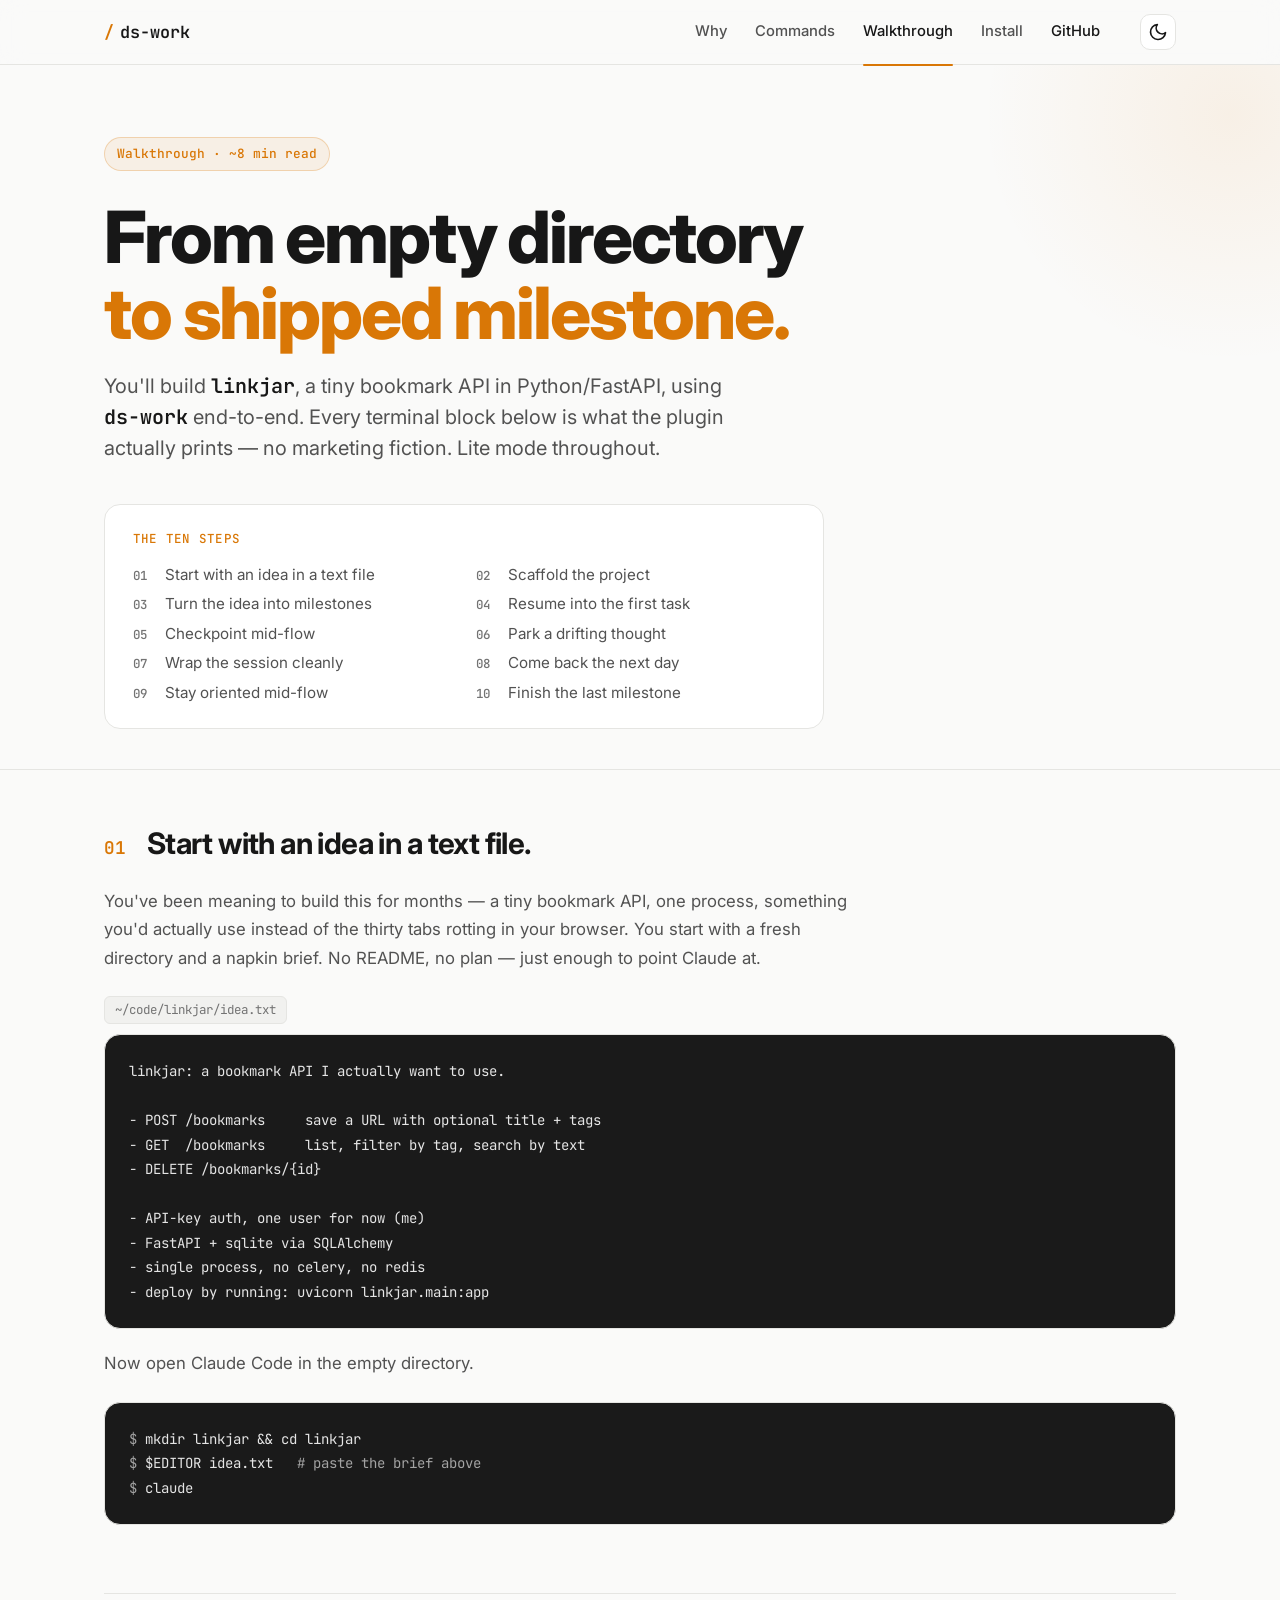
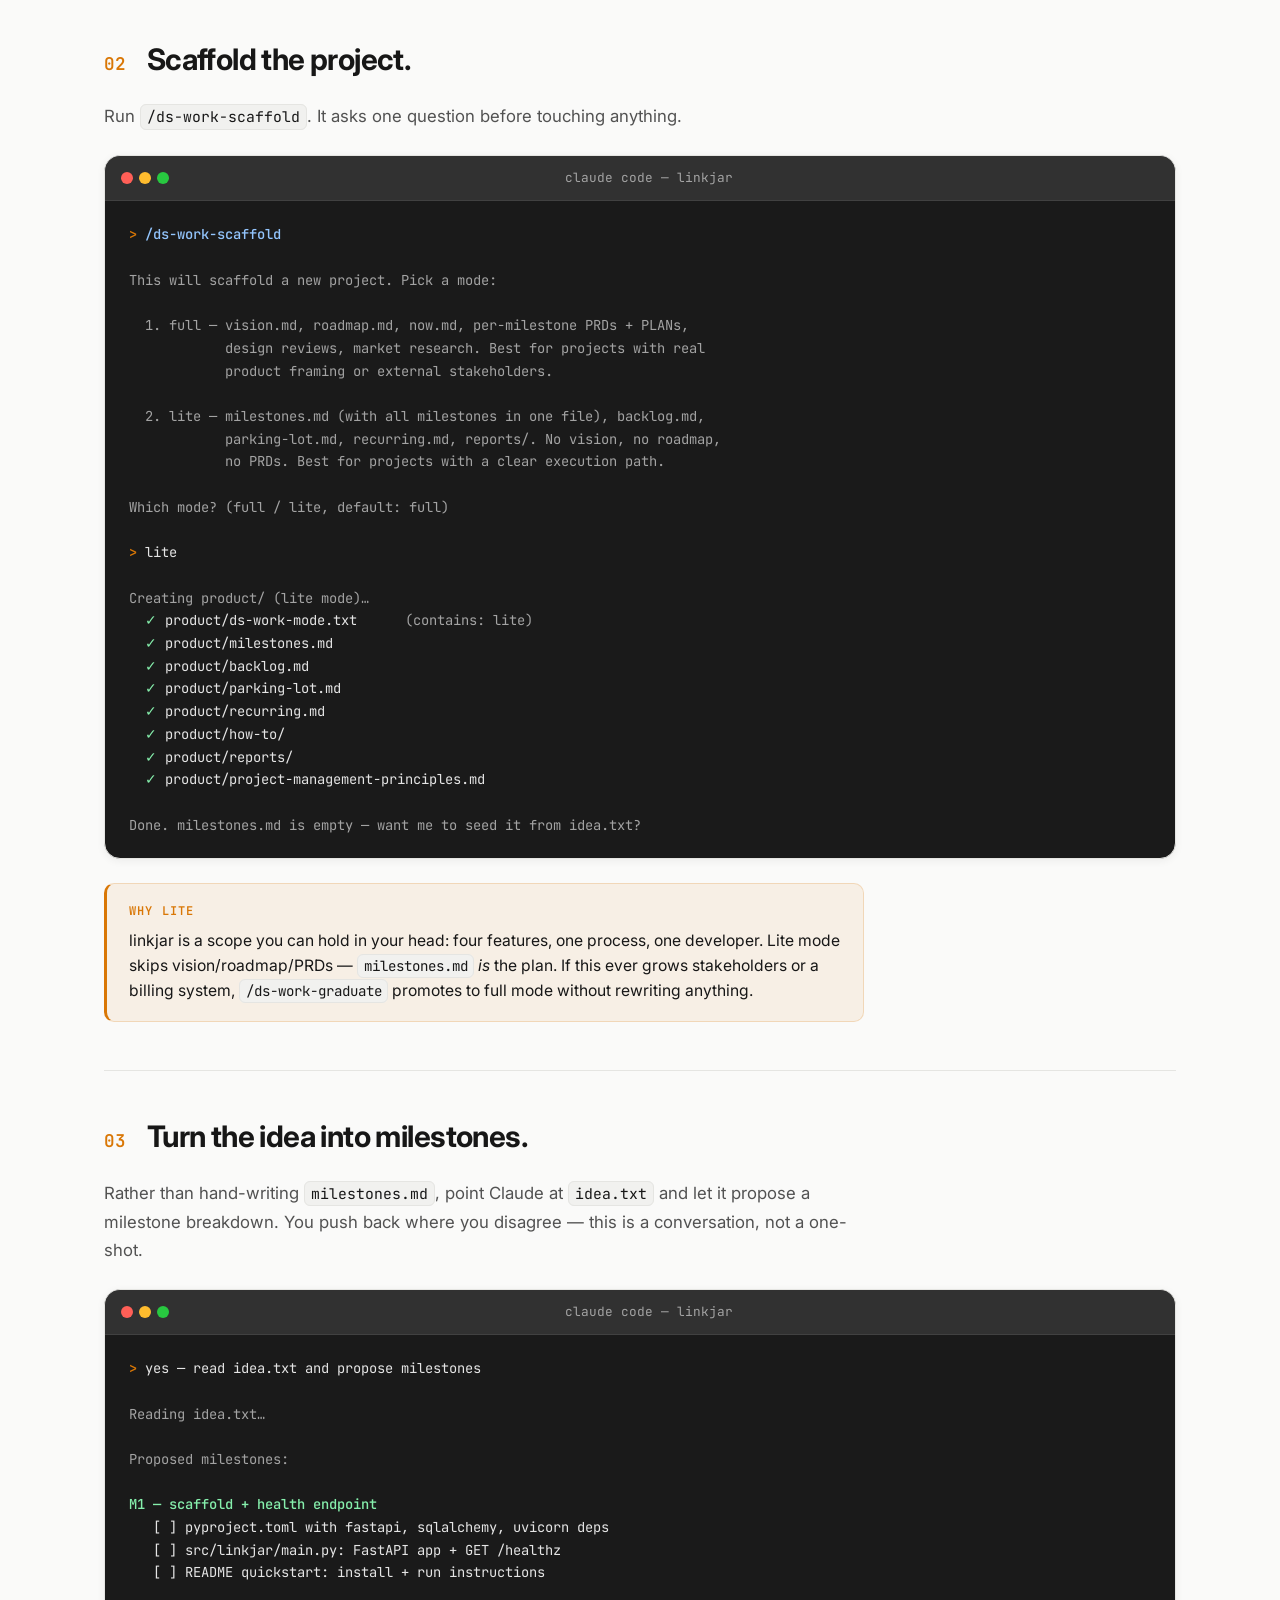
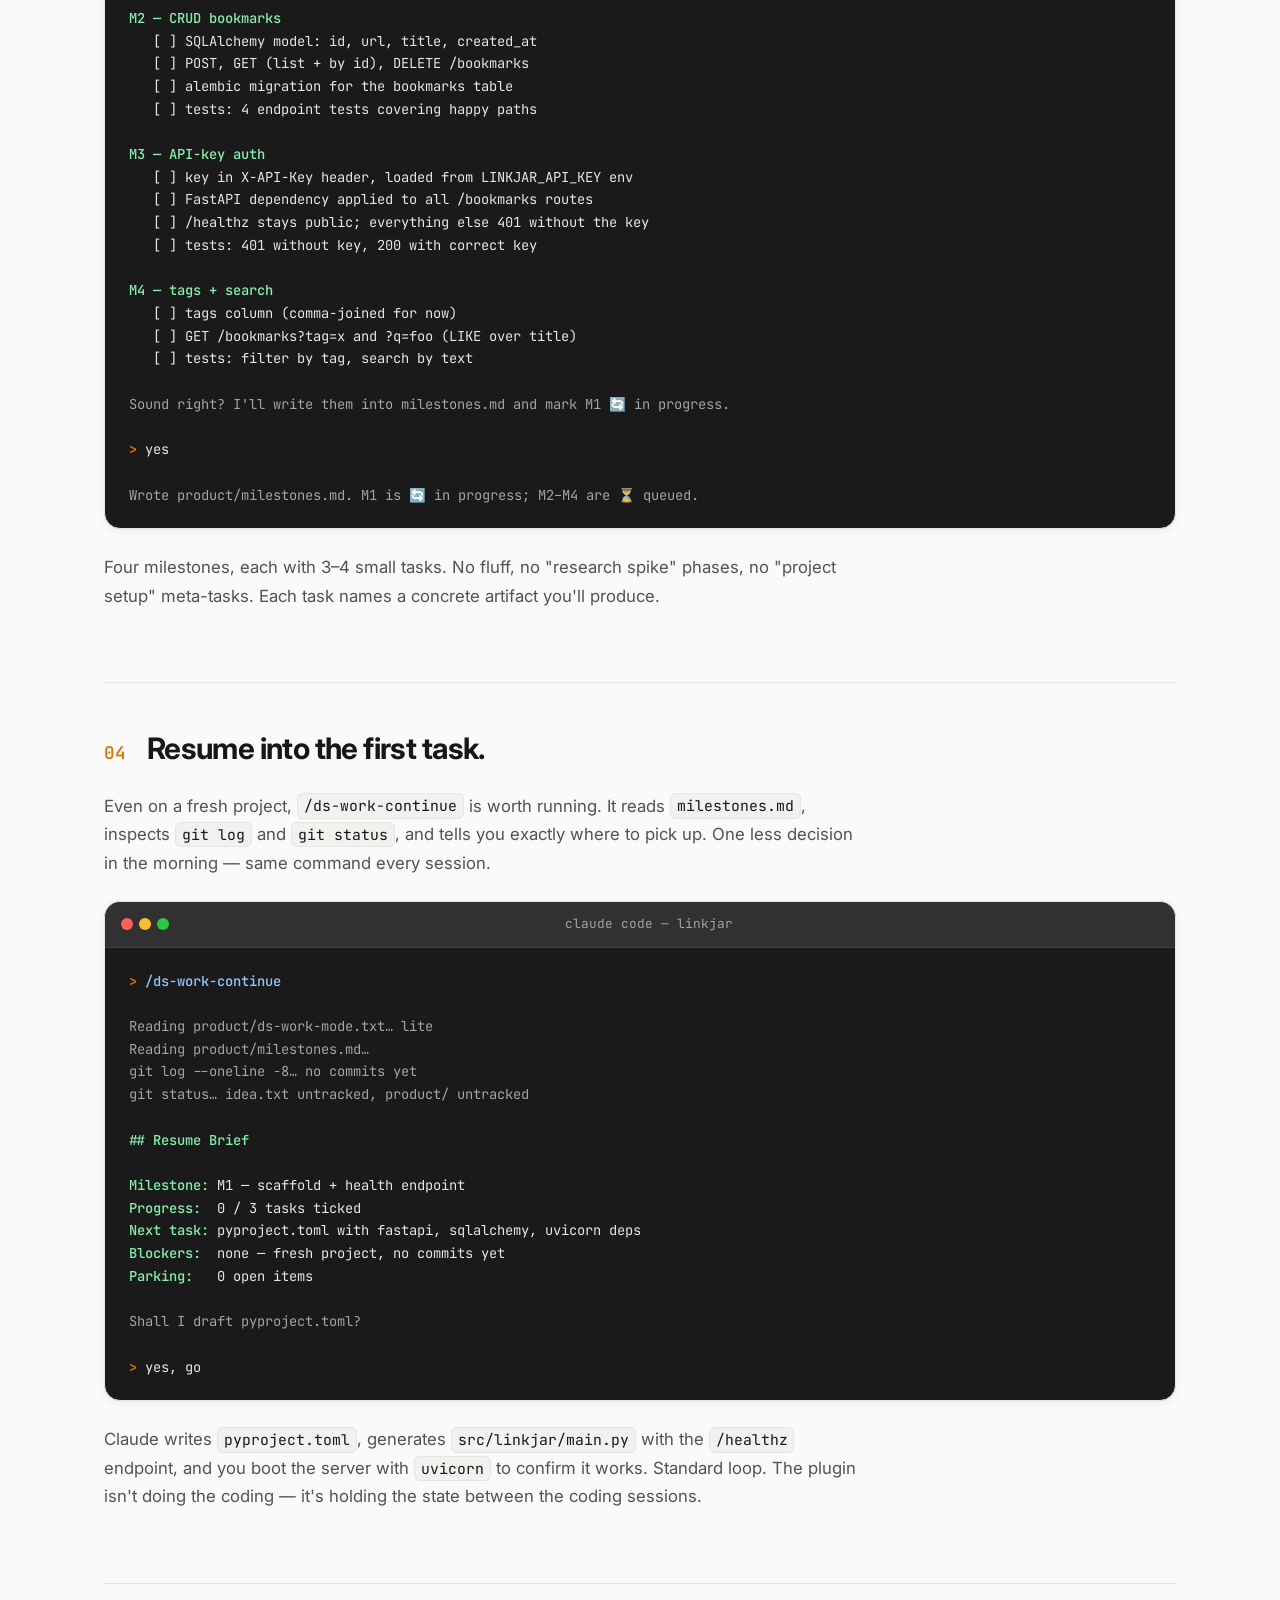
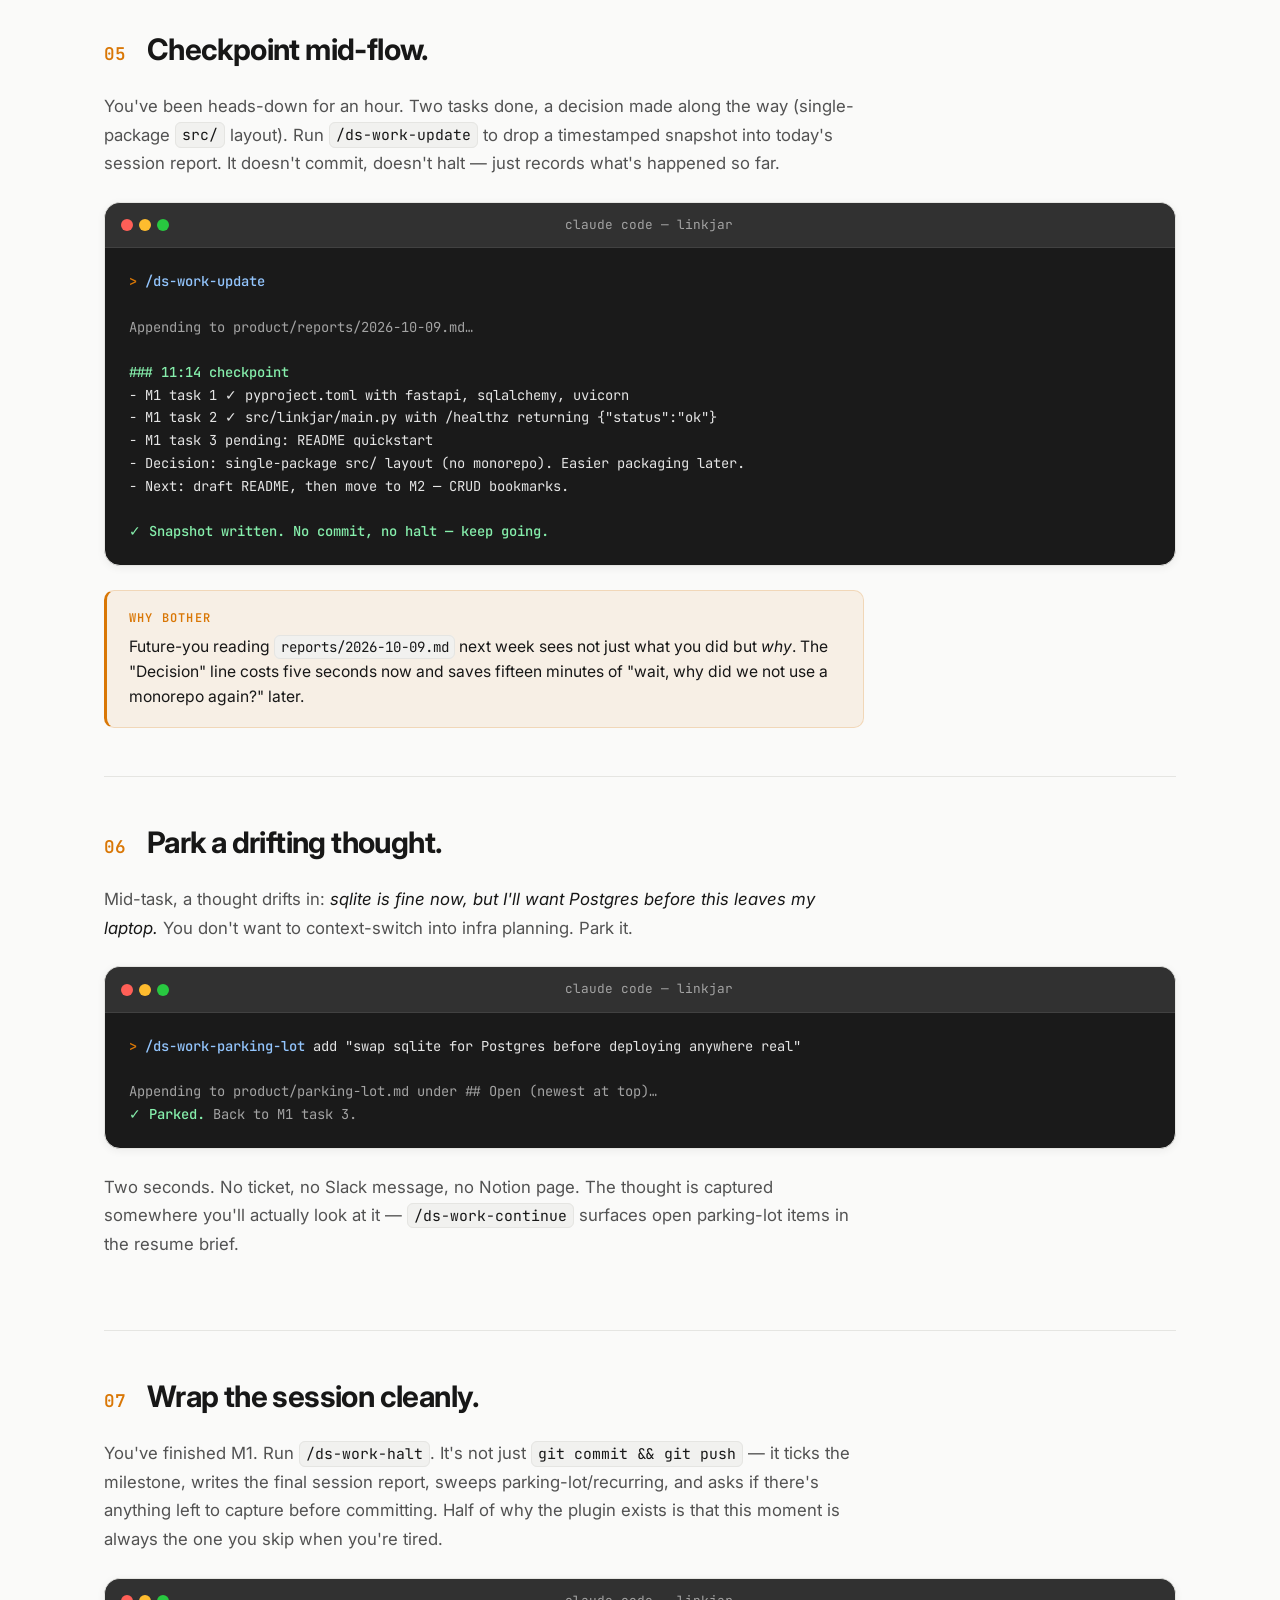
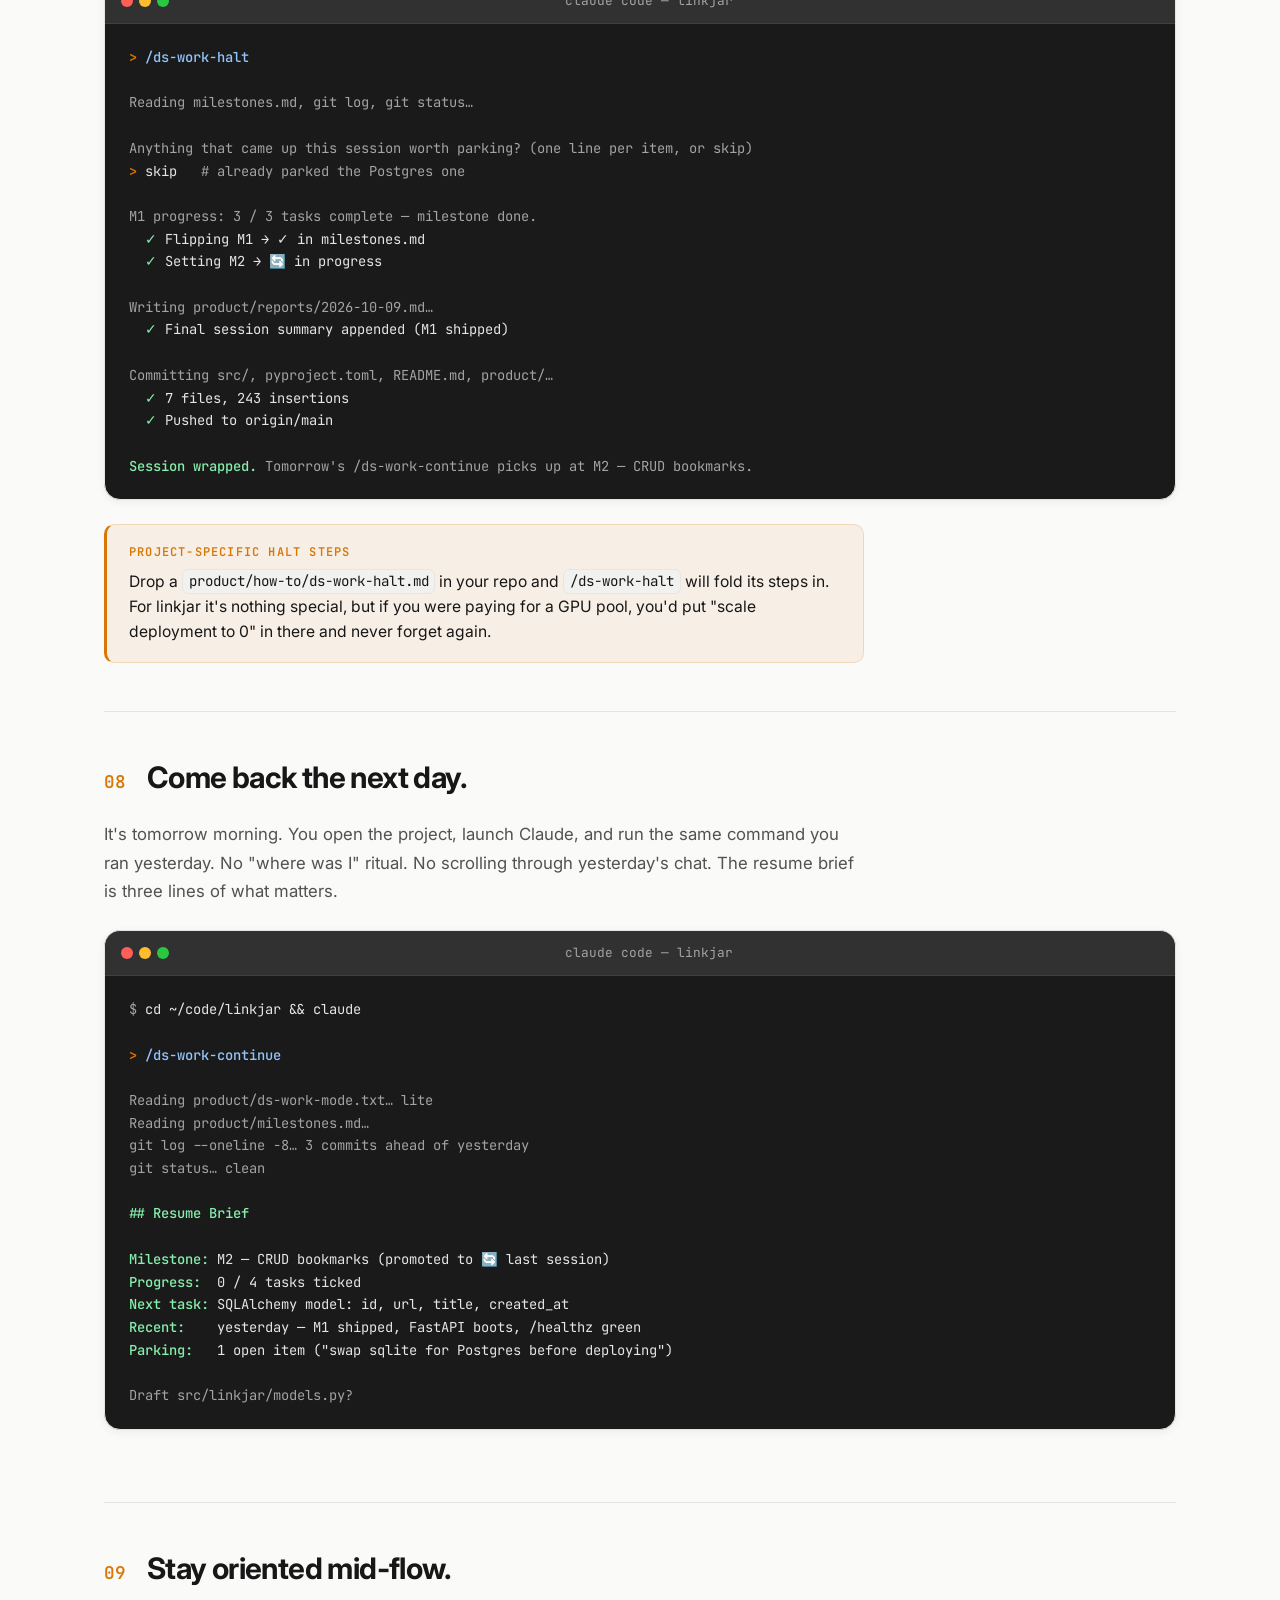
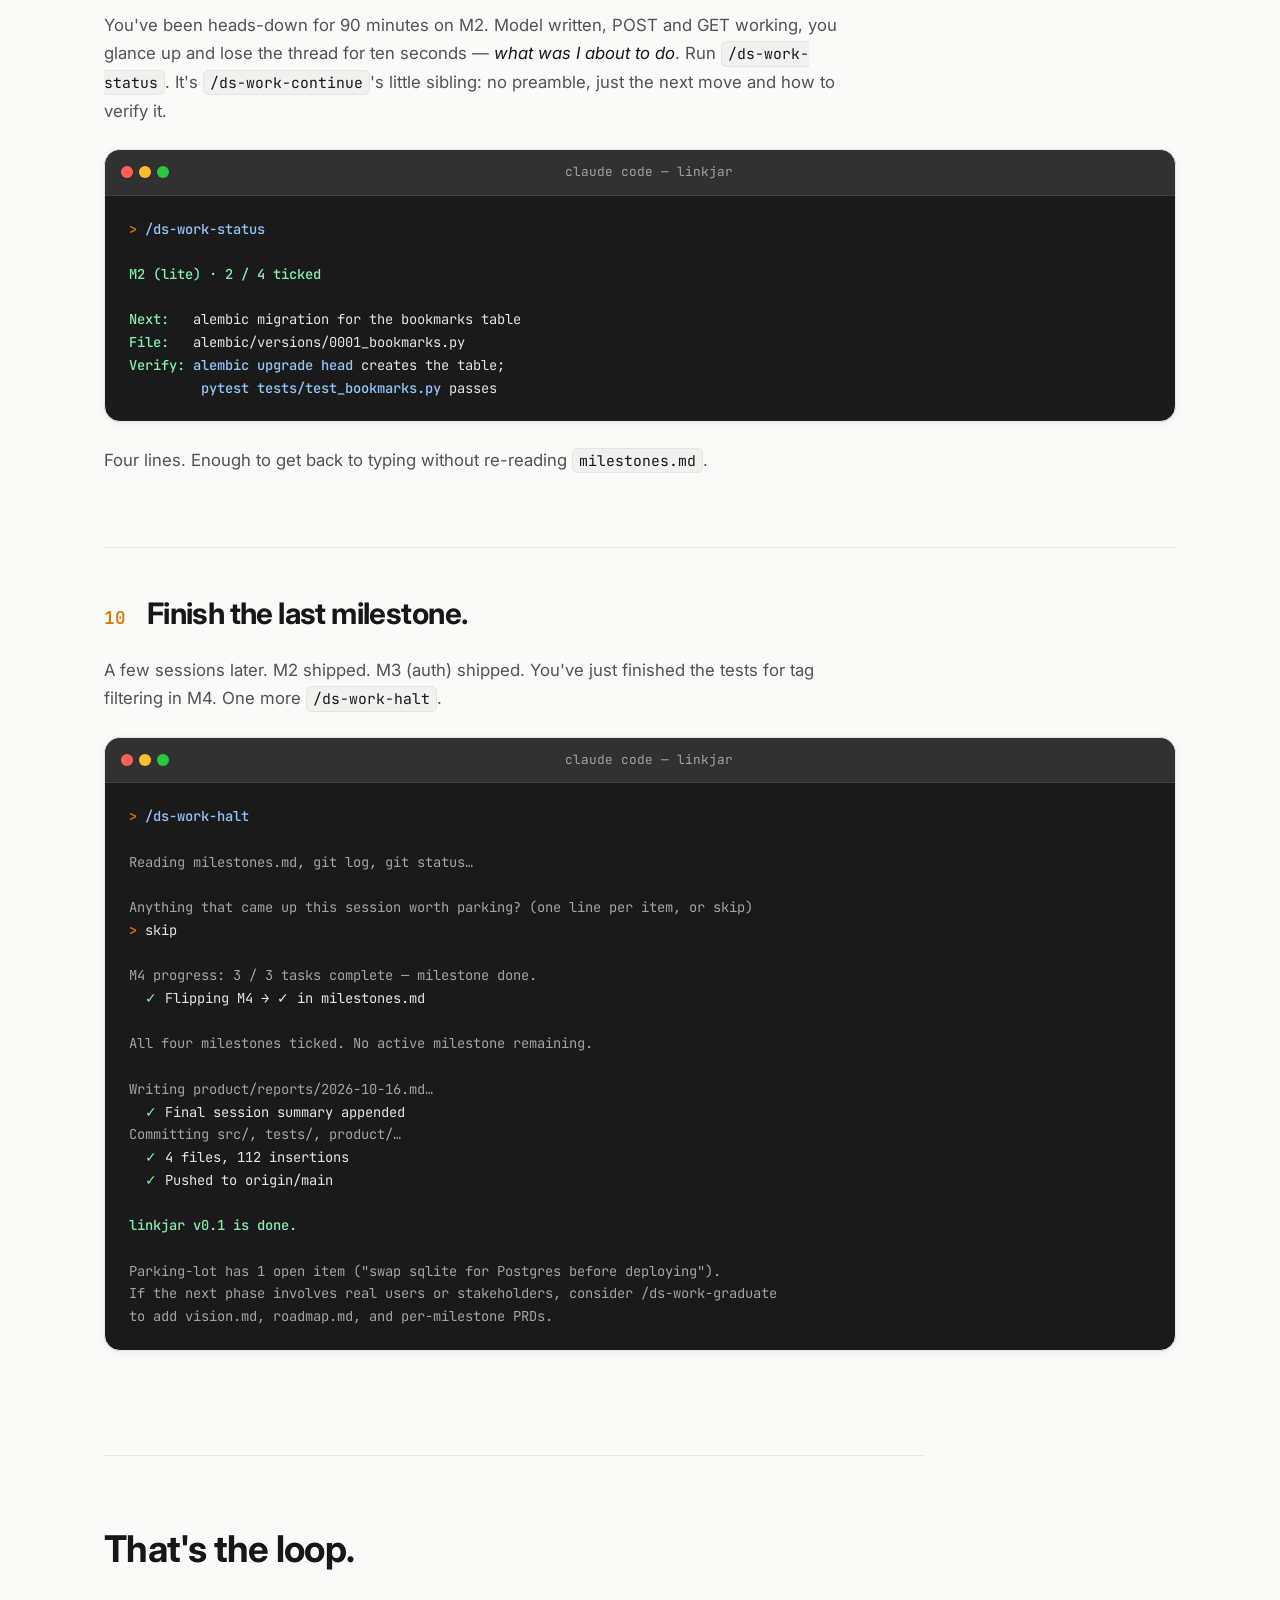
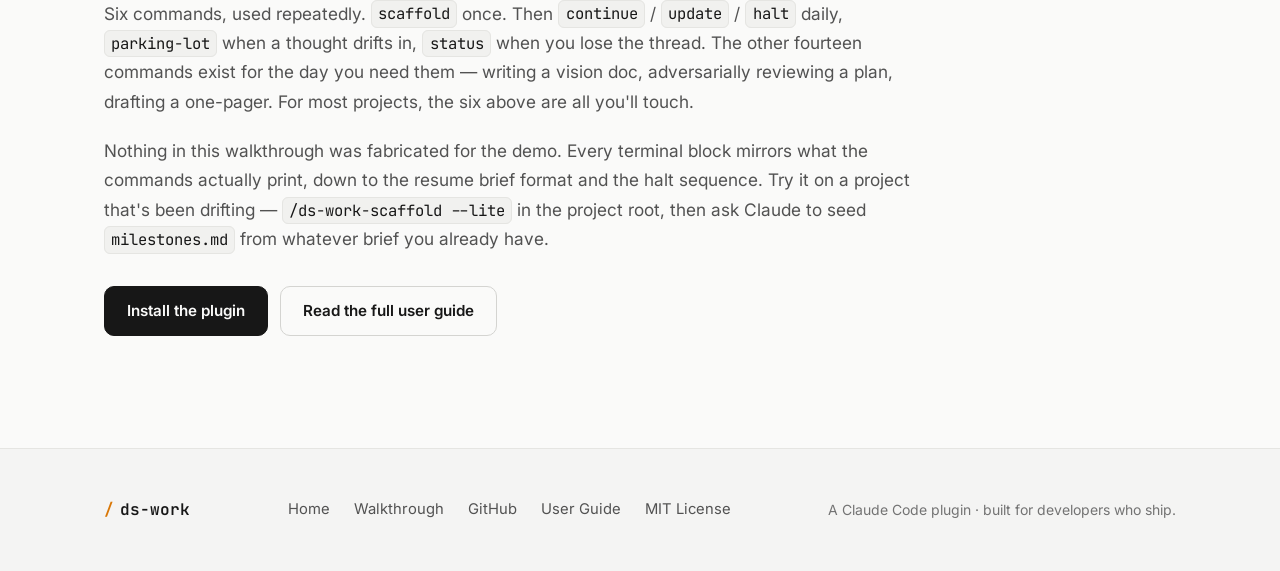
==== docs/walkthrough.html @ 707ebb75 "Add linkjar walkthrough page and link it from the landing + README - docs/walkthrough.html: ten-step" ====
<!DOCTYPE html>
<html lang="en" data-theme="light">
<head>
  <meta charset="UTF-8" />
  <meta name="viewport" content="width=device-width, initial-scale=1.0" />
  <title>Walkthrough — building a FastAPI service with ds-work</title>
  <meta name="description" content="A ten-step walkthrough: scaffolding a Python API with ds-work from empty directory to shipped milestones. Realistic command output, lite mode, no hand-waving." />
  <script>
    (function () {
      try {
        var stored = localStorage.getItem('ds-work-theme');
        var theme = (stored === 'light' || stored === 'dark')
          ? stored
          : (window.matchMedia('(prefers-color-scheme: dark)').matches ? 'dark' : 'light');
        document.documentElement.setAttribute('data-theme', theme);
      } catch (e) {}
    })();
  </script>
  <link rel="preconnect" href="https://fonts.googleapis.com" />
  <link rel="preconnect" href="https://fonts.gstatic.com" crossorigin />
  <link href="https://fonts.googleapis.com/css2?family=Inter:wght@400;500;600;700;800&family=JetBrains+Mono:wght@400;500;600&display=swap" rel="stylesheet" />
  <link rel="stylesheet" href="styles.css" />
</head>
<body>
  <header class="site-header">
    <div class="container header-inner">
      <a href="index.html" class="brand">
        <span class="brand-mark">/</span>
        <span class="brand-name">ds-work</span>
      </a>
      <nav class="site-nav">
        <a href="index.html#why">Why</a>
        <a href="index.html#commands">Commands</a>
        <a href="walkthrough.html" class="nav-active">Walkthrough</a>
        <a href="index.html#install">Install</a>
        <a href="https://github.com/shyamsfo/ds-work-plugin" class="nav-github" target="_blank" rel="noopener">GitHub</a>
      </nav>
      <button class="theme-toggle" id="themeToggle" aria-label="Toggle color theme" title="Toggle light/dark mode">
        <svg class="icon-sun" width="20" height="20" viewBox="0 0 24 24" fill="none" stroke="currentColor" stroke-width="2" stroke-linecap="round" stroke-linejoin="round" aria-hidden="true">
          <circle cx="12" cy="12" r="4"></circle>
          <path d="M12 2v2"></path>
          <path d="M12 20v2"></path>
          <path d="m4.93 4.93 1.41 1.41"></path>
          <path d="m17.66 17.66 1.41 1.41"></path>
          <path d="M2 12h2"></path>
          <path d="M20 12h2"></path>
          <path d="m6.34 17.66-1.41 1.41"></path>
          <path d="m19.07 4.93-1.41 1.41"></path>
        </svg>
        <svg class="icon-moon" width="20" height="20" viewBox="0 0 24 24" fill="none" stroke="currentColor" stroke-width="2" stroke-linecap="round" stroke-linejoin="round" aria-hidden="true">
          <path d="M21 12.79A9 9 0 1 1 11.21 3 7 7 0 0 0 21 12.79z"></path>
        </svg>
      </button>
    </div>
  </header>

  <main>
    <section class="walk-hero">
      <div class="container">
        <div class="hero-badge">Walkthrough · ~8 min read</div>
        <h1 class="hero-title">
          From empty directory<br />
          <span class="accent">to shipped milestone.</span>
        </h1>
        <p class="hero-subtitle">
          You'll build <strong>linkjar</strong>, a tiny bookmark API in Python/FastAPI, using <strong>ds-work</strong> end-to-end. Every terminal block below is what the plugin actually prints — no marketing fiction. Lite mode throughout.
        </p>

        <div class="walk-toc">
          <div class="walk-toc-label">The ten steps</div>
          <ol class="walk-toc-list">
            <li><a href="#step-1">Start with an idea in a text file</a></li>
            <li><a href="#step-2">Scaffold the project</a></li>
            <li><a href="#step-3">Turn the idea into milestones</a></li>
            <li><a href="#step-4">Resume into the first task</a></li>
            <li><a href="#step-5">Checkpoint mid-flow</a></li>
            <li><a href="#step-6">Park a drifting thought</a></li>
            <li><a href="#step-7">Wrap the session cleanly</a></li>
            <li><a href="#step-8">Come back the next day</a></li>
            <li><a href="#step-9">Stay oriented mid-flow</a></li>
            <li><a href="#step-10">Finish the last milestone</a></li>
          </ol>
        </div>
      </div>
    </section>

    <section class="section walk-section">
      <div class="container">

        <!-- STEP 1 -->
        <article class="walk-step" id="step-1">
          <div class="walk-step-head">
            <span class="walk-step-num">01</span>
            <h2 class="walk-step-title">Start with an idea in a text file.</h2>
          </div>
          <p class="walk-prose">
            You've been meaning to build this for months — a tiny bookmark API, one process, something you'd actually use instead of the thirty tabs rotting in your browser. You start with a fresh directory and a napkin brief. No README, no plan — just enough to point Claude at.
          </p>
          <div class="walk-file-label">~/code/linkjar/idea.txt</div>
          <pre class="code-block">linkjar: a bookmark API I actually want to use.

- POST /bookmarks     save a URL with optional title + tags
- GET  /bookmarks     list, filter by tag, search by text
- DELETE /bookmarks/{id}

- API-key auth, one user for now (me)
- FastAPI + sqlite via SQLAlchemy
- single process, no celery, no redis
- deploy by running: uvicorn linkjar.main:app</pre>
          <p class="walk-prose">Now open Claude Code in the empty directory.</p>
          <pre class="code-block"><span class="code-comment">$</span> mkdir linkjar &amp;&amp; cd linkjar
<span class="code-comment">$</span> $EDITOR idea.txt   <span class="code-comment"># paste the brief above</span>
<span class="code-comment">$</span> claude</pre>
        </article>

        <!-- STEP 2 -->
        <article class="walk-step" id="step-2">
          <div class="walk-step-head">
            <span class="walk-step-num">02</span>
            <h2 class="walk-step-title">Scaffold the project.</h2>
          </div>
          <p class="walk-prose">
            Run <code>/ds-work-scaffold</code>. It asks one question before touching anything.
          </p>
          <div class="walk-terminal">
            <div class="terminal-chrome">
              <span class="dot dot-red"></span>
              <span class="dot dot-yellow"></span>
              <span class="dot dot-green"></span>
              <span class="terminal-title">claude code — linkjar</span>
            </div>
            <pre class="terminal-body"><span class="prompt">&gt;</span> <span class="cmd">/ds-work-scaffold</span>

<span class="muted">This will scaffold a new project. Pick a mode:

  1. full — vision.md, roadmap.md, now.md, per-milestone PRDs + PLANs,
            design reviews, market research. Best for projects with real
            product framing or external stakeholders.

  2. lite — milestones.md (with all milestones in one file), backlog.md,
            parking-lot.md, recurring.md, reports/. No vision, no roadmap,
            no PRDs. Best for projects with a clear execution path.

Which mode? (full / lite, default: full)</span>

<span class="prompt">&gt;</span> lite

<span class="muted">Creating product/ (lite mode)…</span>
  <span class="ok">✓</span> product/ds-work-mode.txt      <span class="muted">(contains: lite)</span>
  <span class="ok">✓</span> product/milestones.md
  <span class="ok">✓</span> product/backlog.md
  <span class="ok">✓</span> product/parking-lot.md
  <span class="ok">✓</span> product/recurring.md
  <span class="ok">✓</span> product/how-to/
  <span class="ok">✓</span> product/reports/
  <span class="ok">✓</span> product/project-management-principles.md

<span class="muted">Done. milestones.md is empty — want me to seed it from idea.txt?</span></pre>
          </div>
          <div class="walk-callout">
            <div class="walk-callout-label">Why lite</div>
            <p>
              linkjar is a scope you can hold in your head: four features, one process, one developer. Lite mode skips vision/roadmap/PRDs — <code>milestones.md</code> <em>is</em> the plan. If this ever grows stakeholders or a billing system, <code>/ds-work-graduate</code> promotes to full mode without rewriting anything.
            </p>
          </div>
        </article>

        <!-- STEP 3 -->
        <article class="walk-step" id="step-3">
          <div class="walk-step-head">
            <span class="walk-step-num">03</span>
            <h2 class="walk-step-title">Turn the idea into milestones.</h2>
          </div>
          <p class="walk-prose">
            Rather than hand-writing <code>milestones.md</code>, point Claude at <code>idea.txt</code> and let it propose a milestone breakdown. You push back where you disagree — this is a conversation, not a one-shot.
          </p>
          <div class="walk-terminal">
            <div class="terminal-chrome">
              <span class="dot dot-red"></span>
              <span class="dot dot-yellow"></span>
              <span class="dot dot-green"></span>
              <span class="terminal-title">claude code — linkjar</span>
            </div>
            <pre class="terminal-body"><span class="prompt">&gt;</span> yes — read idea.txt and propose milestones

<span class="muted">Reading idea.txt…</span>

<span class="muted">Proposed milestones:</span>

<span class="ok">M1 — scaffold + health endpoint</span>
   [ ] pyproject.toml with fastapi, sqlalchemy, uvicorn deps
   [ ] src/linkjar/main.py: FastAPI app + GET /healthz
   [ ] README quickstart: install + run instructions

<span class="ok">M2 — CRUD bookmarks</span>
   [ ] SQLAlchemy model: id, url, title, created_at
   [ ] POST, GET (list + by id), DELETE /bookmarks
   [ ] alembic migration for the bookmarks table
   [ ] tests: 4 endpoint tests covering happy paths

<span class="ok">M3 — API-key auth</span>
   [ ] key in X-API-Key header, loaded from LINKJAR_API_KEY env
   [ ] FastAPI dependency applied to all /bookmarks routes
   [ ] /healthz stays public; everything else 401 without the key
   [ ] tests: 401 without key, 200 with correct key

<span class="ok">M4 — tags + search</span>
   [ ] tags column (comma-joined for now)
   [ ] GET /bookmarks?tag=x and ?q=foo (LIKE over title)
   [ ] tests: filter by tag, search by text

<span class="muted">Sound right? I'll write them into milestones.md and mark M1 🔄 in progress.</span>

<span class="prompt">&gt;</span> yes

<span class="muted">Wrote product/milestones.md. M1 is 🔄 in progress; M2–M4 are ⏳ queued.</span></pre>
          </div>
          <p class="walk-prose">
            Four milestones, each with 3–4 small tasks. No fluff, no "research spike" phases, no "project setup" meta-tasks. Each task names a concrete artifact you'll produce.
          </p>
        </article>

        <!-- STEP 4 -->
        <article class="walk-step" id="step-4">
          <div class="walk-step-head">
            <span class="walk-step-num">04</span>
            <h2 class="walk-step-title">Resume into the first task.</h2>
          </div>
          <p class="walk-prose">
            Even on a fresh project, <code>/ds-work-continue</code> is worth running. It reads <code>milestones.md</code>, inspects <code>git log</code> and <code>git status</code>, and tells you exactly where to pick up. One less decision in the morning — same command every session.
          </p>
          <div class="walk-terminal">
            <div class="terminal-chrome">
              <span class="dot dot-red"></span>
              <span class="dot dot-yellow"></span>
              <span class="dot dot-green"></span>
              <span class="terminal-title">claude code — linkjar</span>
            </div>
            <pre class="terminal-body"><span class="prompt">&gt;</span> <span class="cmd">/ds-work-continue</span>

<span class="muted">Reading product/ds-work-mode.txt… lite</span>
<span class="muted">Reading product/milestones.md…</span>
<span class="muted">git log --oneline -8… no commits yet</span>
<span class="muted">git status… idea.txt untracked, product/ untracked</span>

<span class="ok">## Resume Brief</span>

<span class="ok">Milestone:</span> M1 — scaffold + health endpoint
<span class="ok">Progress: </span> 0 / 3 tasks ticked
<span class="ok">Next task:</span> pyproject.toml with fastapi, sqlalchemy, uvicorn deps
<span class="ok">Blockers: </span> none — fresh project, no commits yet
<span class="ok">Parking:  </span> 0 open items

<span class="muted">Shall I draft pyproject.toml?</span>

<span class="prompt">&gt;</span> yes, go</pre>
          </div>
          <p class="walk-prose">
            Claude writes <code>pyproject.toml</code>, generates <code>src/linkjar/main.py</code> with the <code>/healthz</code> endpoint, and you boot the server with <code>uvicorn</code> to confirm it works. Standard loop. The plugin isn't doing the coding — it's holding the state between the coding sessions.
          </p>
        </article>

        <!-- STEP 5 -->
        <article class="walk-step" id="step-5">
          <div class="walk-step-head">
            <span class="walk-step-num">05</span>
            <h2 class="walk-step-title">Checkpoint mid-flow.</h2>
          </div>
          <p class="walk-prose">
            You've been heads-down for an hour. Two tasks done, a decision made along the way (single-package <code>src/</code> layout). Run <code>/ds-work-update</code> to drop a timestamped snapshot into today's session report. It doesn't commit, doesn't halt — just records what's happened so far.
          </p>
          <div class="walk-terminal">
            <div class="terminal-chrome">
              <span class="dot dot-red"></span>
              <span class="dot dot-yellow"></span>
              <span class="dot dot-green"></span>
              <span class="terminal-title">claude code — linkjar</span>
            </div>
            <pre class="terminal-body"><span class="prompt">&gt;</span> <span class="cmd">/ds-work-update</span>

<span class="muted">Appending to product/reports/2026-10-09.md…</span>

<span class="ok">### 11:14 checkpoint</span>
- M1 task 1 ✓ pyproject.toml with fastapi, sqlalchemy, uvicorn
- M1 task 2 ✓ src/linkjar/main.py with /healthz returning {"status":"ok"}
- M1 task 3 pending: README quickstart
- Decision: single-package src/ layout (no monorepo). Easier packaging later.
- Next: draft README, then move to M2 — CRUD bookmarks.

<span class="ok">✓ Snapshot written. No commit, no halt — keep going.</span></pre>
          </div>
          <div class="walk-callout">
            <div class="walk-callout-label">Why bother</div>
            <p>
              Future-you reading <code>reports/2026-10-09.md</code> next week sees not just what you did but <em>why</em>. The "Decision" line costs five seconds now and saves fifteen minutes of "wait, why did we not use a monorepo again?" later.
            </p>
          </div>
        </article>

        <!-- STEP 6 -->
        <article class="walk-step" id="step-6">
          <div class="walk-step-head">
            <span class="walk-step-num">06</span>
            <h2 class="walk-step-title">Park a drifting thought.</h2>
          </div>
          <p class="walk-prose">
            Mid-task, a thought drifts in: <em>sqlite is fine now, but I'll want Postgres before this leaves my laptop.</em> You don't want to context-switch into infra planning. Park it.
          </p>
          <div class="walk-terminal">
            <div class="terminal-chrome">
              <span class="dot dot-red"></span>
              <span class="dot dot-yellow"></span>
              <span class="dot dot-green"></span>
              <span class="terminal-title">claude code — linkjar</span>
            </div>
            <pre class="terminal-body"><span class="prompt">&gt;</span> <span class="cmd">/ds-work-parking-lot</span> add "swap sqlite for Postgres before deploying anywhere real"

<span class="muted">Appending to product/parking-lot.md under ## Open (newest at top)…</span>
<span class="ok">✓ Parked.</span> <span class="muted">Back to M1 task 3.</span></pre>
          </div>
          <p class="walk-prose">
            Two seconds. No ticket, no Slack message, no Notion page. The thought is captured somewhere you'll actually look at it — <code>/ds-work-continue</code> surfaces open parking-lot items in the resume brief.
          </p>
        </article>

        <!-- STEP 7 -->
        <article class="walk-step" id="step-7">
          <div class="walk-step-head">
            <span class="walk-step-num">07</span>
            <h2 class="walk-step-title">Wrap the session cleanly.</h2>
          </div>
          <p class="walk-prose">
            You've finished M1. Run <code>/ds-work-halt</code>. It's not just <code>git commit && git push</code> — it ticks the milestone, writes the final session report, sweeps parking-lot/recurring, and asks if there's anything left to capture before committing. Half of why the plugin exists is that this moment is always the one you skip when you're tired.
          </p>
          <div class="walk-terminal">
            <div class="terminal-chrome">
              <span class="dot dot-red"></span>
              <span class="dot dot-yellow"></span>
              <span class="dot dot-green"></span>
              <span class="terminal-title">claude code — linkjar</span>
            </div>
            <pre class="terminal-body"><span class="prompt">&gt;</span> <span class="cmd">/ds-work-halt</span>

<span class="muted">Reading milestones.md, git log, git status…</span>

<span class="muted">Anything that came up this session worth parking? (one line per item, or skip)</span>
<span class="prompt">&gt;</span> skip   <span class="muted"># already parked the Postgres one</span>

<span class="muted">M1 progress: 3 / 3 tasks complete — milestone done.</span>
  <span class="ok">✓</span> Flipping M1 → ✓ in milestones.md
  <span class="ok">✓</span> Setting M2 → 🔄 in progress

<span class="muted">Writing product/reports/2026-10-09.md…</span>
  <span class="ok">✓</span> Final session summary appended (M1 shipped)

<span class="muted">Committing src/, pyproject.toml, README.md, product/…</span>
  <span class="ok">✓</span> 7 files, 243 insertions
  <span class="ok">✓</span> Pushed to origin/main

<span class="ok">Session wrapped.</span> <span class="muted">Tomorrow's /ds-work-continue picks up at M2 — CRUD bookmarks.</span></pre>
          </div>
          <div class="walk-callout">
            <div class="walk-callout-label">Project-specific halt steps</div>
            <p>
              Drop a <code>product/how-to/ds-work-halt.md</code> in your repo and <code>/ds-work-halt</code> will fold its steps in. For linkjar it's nothing special, but if you were paying for a GPU pool, you'd put "scale deployment to 0" in there and never forget again.
            </p>
          </div>
        </article>

        <!-- STEP 8 -->
        <article class="walk-step" id="step-8">
          <div class="walk-step-head">
            <span class="walk-step-num">08</span>
            <h2 class="walk-step-title">Come back the next day.</h2>
          </div>
          <p class="walk-prose">
            It's tomorrow morning. You open the project, launch Claude, and run the same command you ran yesterday. No "where was I" ritual. No scrolling through yesterday's chat. The resume brief is three lines of what matters.
          </p>
          <div class="walk-terminal">
            <div class="terminal-chrome">
              <span class="dot dot-red"></span>
              <span class="dot dot-yellow"></span>
              <span class="dot dot-green"></span>
              <span class="terminal-title">claude code — linkjar</span>
            </div>
            <pre class="terminal-body"><span class="code-comment">$</span> cd ~/code/linkjar &amp;&amp; claude

<span class="prompt">&gt;</span> <span class="cmd">/ds-work-continue</span>

<span class="muted">Reading product/ds-work-mode.txt… lite</span>
<span class="muted">Reading product/milestones.md…</span>
<span class="muted">git log --oneline -8… 3 commits ahead of yesterday</span>
<span class="muted">git status… clean</span>

<span class="ok">## Resume Brief</span>

<span class="ok">Milestone:</span> M2 — CRUD bookmarks (promoted to 🔄 last session)
<span class="ok">Progress: </span> 0 / 4 tasks ticked
<span class="ok">Next task:</span> SQLAlchemy model: id, url, title, created_at
<span class="ok">Recent:   </span> yesterday — M1 shipped, FastAPI boots, /healthz green
<span class="ok">Parking:  </span> 1 open item ("swap sqlite for Postgres before deploying")

<span class="muted">Draft src/linkjar/models.py?</span></pre>
          </div>
        </article>

        <!-- STEP 9 -->
        <article class="walk-step" id="step-9">
          <div class="walk-step-head">
            <span class="walk-step-num">09</span>
            <h2 class="walk-step-title">Stay oriented mid-flow.</h2>
          </div>
          <p class="walk-prose">
            You've been heads-down for 90 minutes on M2. Model written, POST and GET working, you glance up and lose the thread for ten seconds — <em>what was I about to do</em>. Run <code>/ds-work-status</code>. It's <code>/ds-work-continue</code>'s little sibling: no preamble, just the next move and how to verify it.
          </p>
          <div class="walk-terminal">
            <div class="terminal-chrome">
              <span class="dot dot-red"></span>
              <span class="dot dot-yellow"></span>
              <span class="dot dot-green"></span>
              <span class="terminal-title">claude code — linkjar</span>
            </div>
            <pre class="terminal-body"><span class="prompt">&gt;</span> <span class="cmd">/ds-work-status</span>

<span class="ok">M2 (lite) · 2 / 4 ticked</span>

<span class="ok">Next:  </span> alembic migration for the bookmarks table
<span class="ok">File:  </span> alembic/versions/0001_bookmarks.py
<span class="ok">Verify:</span> <span class="cmd">alembic upgrade head</span> creates the table;
         <span class="cmd">pytest tests/test_bookmarks.py</span> passes</pre>
          </div>
          <p class="walk-prose">
            Four lines. Enough to get back to typing without re-reading <code>milestones.md</code>.
          </p>
        </article>

        <!-- STEP 10 -->
        <article class="walk-step" id="step-10">
          <div class="walk-step-head">
            <span class="walk-step-num">10</span>
            <h2 class="walk-step-title">Finish the last milestone.</h2>
          </div>
          <p class="walk-prose">
            A few sessions later. M2 shipped. M3 (auth) shipped. You've just finished the tests for tag filtering in M4. One more <code>/ds-work-halt</code>.
          </p>
          <div class="walk-terminal">
            <div class="terminal-chrome">
              <span class="dot dot-red"></span>
              <span class="dot dot-yellow"></span>
              <span class="dot dot-green"></span>
              <span class="terminal-title">claude code — linkjar</span>
            </div>
            <pre class="terminal-body"><span class="prompt">&gt;</span> <span class="cmd">/ds-work-halt</span>

<span class="muted">Reading milestones.md, git log, git status…</span>

<span class="muted">Anything that came up this session worth parking? (one line per item, or skip)</span>
<span class="prompt">&gt;</span> skip

<span class="muted">M4 progress: 3 / 3 tasks complete — milestone done.</span>
  <span class="ok">✓</span> Flipping M4 → ✓ in milestones.md

<span class="muted">All four milestones ticked. No active milestone remaining.</span>

<span class="muted">Writing product/reports/2026-10-16.md…</span>
  <span class="ok">✓</span> Final session summary appended
<span class="muted">Committing src/, tests/, product/…</span>
  <span class="ok">✓</span> 4 files, 112 insertions
  <span class="ok">✓</span> Pushed to origin/main

<span class="ok">linkjar v0.1 is done.</span>

<span class="muted">Parking-lot has 1 open item ("swap sqlite for Postgres before deploying").
If the next phase involves real users or stakeholders, consider /ds-work-graduate
to add vision.md, roadmap.md, and per-milestone PRDs.</span></pre>
          </div>
        </article>

        <!-- CLOSE -->
        <article class="walk-close">
          <h2 class="walk-close-title">That's the loop.</h2>
          <p class="walk-close-lead">
            Six commands, used repeatedly. <code>scaffold</code> once. Then <code>continue</code> / <code>update</code> / <code>halt</code> daily, <code>parking-lot</code> when a thought drifts in, <code>status</code> when you lose the thread. The other fourteen commands exist for the day you need them — writing a vision doc, adversarially reviewing a plan, drafting a one-pager. For most projects, the six above are all you'll touch.
          </p>
          <p class="walk-close-lead">
            Nothing in this walkthrough was fabricated for the demo. Every terminal block mirrors what the commands actually print, down to the resume brief format and the halt sequence. Try it on a project that's been drifting — <code>/ds-work-scaffold --lite</code> in the project root, then ask Claude to seed <code>milestones.md</code> from whatever brief you already have.
          </p>
          <div class="walk-close-cta">
            <a href="index.html#install" class="btn btn-primary">Install the plugin</a>
            <a href="https://github.com/shyamsfo/ds-work-plugin/blob/main/USER-GUIDE.md" class="btn btn-secondary" target="_blank" rel="noopener">Read the full user guide</a>
          </div>
        </article>

      </div>
    </section>
  </main>

  <footer class="site-footer">
    <div class="container footer-inner">
      <div class="footer-brand">
        <span class="brand-mark">/</span>
        <span class="brand-name">ds-work</span>
      </div>
      <div class="footer-links">
        <a href="index.html">Home</a>
        <a href="walkthrough.html">Walkthrough</a>
        <a href="https://github.com/shyamsfo/ds-work-plugin" target="_blank" rel="noopener">GitHub</a>
        <a href="https://github.com/shyamsfo/ds-work-plugin/blob/main/USER-GUIDE.md" target="_blank" rel="noopener">User Guide</a>
        <a href="https://github.com/shyamsfo/ds-work-plugin/blob/main/LICENSE" target="_blank" rel="noopener">MIT License</a>
      </div>
      <div class="footer-meta">A Claude Code plugin · built for developers who ship.</div>
    </div>
  </footer>

  <script src="script.js"></script>
</body>
</html>
---- docs/styles.css ----
:root {
  --font-sans: 'Inter', -apple-system, BlinkMacSystemFont, 'Segoe UI', Roboto, sans-serif;
  --font-mono: 'JetBrains Mono', 'SF Mono', Menlo, Consolas, monospace;

  --radius-sm: 6px;
  --radius-md: 10px;
  --radius-lg: 16px;

  --transition: 180ms cubic-bezier(0.4, 0, 0.2, 1);
}

[data-theme="light"] {
  --bg: #fafaf9;
  --bg-alt: #f4f4f3;
  --bg-elevated: #ffffff;
  --bg-code: #f1f1ef;
  --bg-terminal: #1a1a1a;
  --border: #e5e5e2;
  --border-strong: #d4d4d1;
  --text: #171717;
  --text-muted: #525252;
  --text-subtle: #737373;
  --accent: #d97706;
  --accent-hover: #b45309;
  --accent-soft: rgba(217, 119, 6, 0.08);
  --success: #16a34a;
  --terminal-text: #e5e5e5;
  --terminal-muted: #a3a3a3;
  --terminal-ok: #86efac;
  --shadow-sm: 0 1px 2px rgba(0, 0, 0, 0.04);
  --shadow-md: 0 2px 8px rgba(0, 0, 0, 0.06);
  --shadow-lg: 0 8px 32px rgba(0, 0, 0, 0.08);
}

[data-theme="dark"] {
  --bg: #0f0f0f;
  --bg-alt: #171717;
  --bg-elevated: #1c1c1c;
  --bg-code: #1f1f1f;
  --bg-terminal: #000000;
  --border: #262626;
  --border-strong: #333333;
  --text: #f5f5f4;
  --text-muted: #a3a3a3;
  --text-subtle: #737373;
  --accent: #fbbf24;
  --accent-hover: #fcd34d;
  --accent-soft: rgba(251, 191, 36, 0.1);
  --success: #4ade80;
  --terminal-text: #e5e5e5;
  --terminal-muted: #737373;
  --terminal-ok: #4ade80;
  --shadow-sm: 0 1px 2px rgba(0, 0, 0, 0.3);
  --shadow-md: 0 2px 8px rgba(0, 0, 0, 0.4);
  --shadow-lg: 0 8px 32px rgba(0, 0, 0, 0.5);
}

* { box-sizing: border-box; margin: 0; padding: 0; }

html {
  scroll-behavior: smooth;
  -webkit-font-smoothing: antialiased;
  -moz-osx-font-smoothing: grayscale;
}

body {
  font-family: var(--font-sans);
  background: var(--bg);
  color: var(--text);
  line-height: 1.6;
  font-size: 16px;
  transition: background var(--transition), color var(--transition);
}

code, pre { font-family: var(--font-mono); }

code {
  background: var(--bg-code);
  padding: 0.15em 0.4em;
  border-radius: var(--radius-sm);
  font-size: 0.9em;
  color: var(--text);
  border: 1px solid var(--border);
}

a {
  color: var(--accent);
  text-decoration: none;
  transition: color var(--transition);
}
a:hover { color: var(--accent-hover); }

.container {
  max-width: 1120px;
  margin: 0 auto;
  padding: 0 24px;
}

/* ---------- Header ---------- */

.site-header {
  position: sticky;
  top: 0;
  z-index: 100;
  background: color-mix(in srgb, var(--bg) 85%, transparent);
  backdrop-filter: saturate(180%) blur(12px);
  -webkit-backdrop-filter: saturate(180%) blur(12px);
  border-bottom: 1px solid var(--border);
}

.header-inner {
  display: flex;
  align-items: center;
  justify-content: space-between;
  height: 64px;
  gap: 24px;
}

.brand {
  display: flex;
  align-items: center;
  gap: 6px;
  font-weight: 700;
  color: var(--text);
  font-size: 1.05rem;
}

.brand-mark {
  font-family: var(--font-mono);
  color: var(--accent);
  font-weight: 600;
}

.brand-name { font-family: var(--font-mono); font-weight: 600; }

.site-nav {
  display: flex;
  gap: 28px;
  margin-left: auto;
  margin-right: 16px;
}

.site-nav a {
  color: var(--text-muted);
  font-size: 0.925rem;
  font-weight: 500;
}
.site-nav a:hover { color: var(--text); }

.nav-github { color: var(--text) !important; }

.theme-toggle {
  display: flex;
  align-items: center;
  justify-content: center;
  width: 36px;
  height: 36px;
  background: var(--bg-elevated);
  border: 1px solid var(--border);
  border-radius: var(--radius-md);
  color: var(--text);
  cursor: pointer;
  transition: background var(--transition), border-color var(--transition), transform var(--transition);
}
.theme-toggle:hover {
  background: var(--bg-alt);
  border-color: var(--border-strong);
}
.theme-toggle:active { transform: scale(0.95); }

[data-theme="light"] .icon-moon { display: block; }
[data-theme="light"] .icon-sun { display: none; }
[data-theme="dark"] .icon-moon { display: none; }
[data-theme="dark"] .icon-sun { display: block; }

/* ---------- Hero ---------- */

.hero {
  padding: 80px 0 60px;
  position: relative;
  overflow: hidden;
}

.hero::before {
  content: '';
  position: absolute;
  top: -200px;
  right: -200px;
  width: 500px;
  height: 500px;
  background: radial-gradient(circle, var(--accent-soft) 0%, transparent 70%);
  pointer-events: none;
}

.hero-badge {
  display: inline-flex;
  align-items: center;
  padding: 6px 12px;
  background: var(--accent-soft);
  color: var(--accent);
  border: 1px solid color-mix(in srgb, var(--accent) 25%, transparent);
  border-radius: 999px;
  font-size: 0.8rem;
  font-weight: 500;
  font-family: var(--font-mono);
  margin-bottom: 28px;
}

.hero-title {
  font-size: clamp(2.5rem, 6vw, 4.5rem);
  font-weight: 800;
  line-height: 1.05;
  letter-spacing: -0.03em;
  margin-bottom: 24px;
}

.accent { color: var(--accent); }

.hero-subtitle {
  font-size: 1.25rem;
  color: var(--text-muted);
  max-width: 640px;
  margin-bottom: 40px;
  line-height: 1.55;
}

.hero-subtitle strong {
  color: var(--text);
  font-family: var(--font-mono);
  font-weight: 600;
}

.hero-cta {
  display: flex;
  gap: 12px;
  margin-bottom: 64px;
  flex-wrap: wrap;
}

.btn {
  display: inline-flex;
  align-items: center;
  justify-content: center;
  padding: 12px 22px;
  border-radius: var(--radius-md);
  font-weight: 600;
  font-size: 0.95rem;
  border: 1px solid transparent;
  cursor: pointer;
  transition: all var(--transition);
}

.btn-primary {
  background: var(--text);
  color: var(--bg);
  border-color: var(--text);
}
.btn-primary:hover {
  background: var(--accent);
  border-color: var(--accent);
  color: var(--bg);
  transform: translateY(-1px);
  box-shadow: var(--shadow-md);
}

.btn-secondary {
  background: transparent;
  color: var(--text);
  border-color: var(--border-strong);
}
.btn-secondary:hover {
  background: var(--bg-elevated);
  border-color: var(--text);
  color: var(--text);
}

/* ---------- Terminal ---------- */

.hero-terminal {
  background: var(--bg-terminal);
  border-radius: var(--radius-lg);
  box-shadow: var(--shadow-lg);
  overflow: hidden;
  border: 1px solid var(--border);
  max-width: 820px;
}

.terminal-chrome {
  display: flex;
  align-items: center;
  gap: 6px;
  padding: 12px 16px;
  background: color-mix(in srgb, var(--bg-terminal) 70%, white 10%);
  border-bottom: 1px solid rgba(255, 255, 255, 0.08);
}

.dot {
  width: 12px;
  height: 12px;
  border-radius: 50%;
}
.dot-red { background: #ff5f57; }
.dot-yellow { background: #febc2e; }
.dot-green { background: #28c840; }

.terminal-title {
  margin-left: auto;
  margin-right: auto;
  color: #a3a3a3;
  font-size: 0.8rem;
  font-family: var(--font-mono);
  transform: translateX(-18px);
}

.terminal-body {
  padding: 24px;
  color: var(--terminal-text);
  font-size: 0.875rem;
  line-height: 1.75;
  overflow-x: auto;
  white-space: pre;
}

.terminal-body .prompt { color: var(--accent); font-weight: 600; }
.terminal-body .cmd { color: #93c5fd; font-weight: 500; }
.terminal-body .muted { color: var(--terminal-muted); }
.terminal-body .ok { color: var(--terminal-ok); font-weight: 500; }

/* ---------- Sections ---------- */

.section {
  padding: 80px 0;
  border-top: 1px solid var(--border);
}

.section-alt {
  background: var(--bg-alt);
}

.section-head {
  margin-bottom: 56px;
  max-width: 760px;
}

.section-head.center {
  margin-left: auto;
  margin-right: auto;
  text-align: center;
}

.eyebrow {
  display: inline-block;
  font-family: var(--font-mono);
  font-size: 0.8rem;
  color: var(--accent);
  text-transform: uppercase;
  letter-spacing: 0.1em;
  margin-bottom: 16px;
  font-weight: 500;
}

.section-head h2 {
  font-size: clamp(1.75rem, 3.5vw, 2.5rem);
  font-weight: 700;
  letter-spacing: -0.02em;
  line-height: 1.15;
  margin-bottom: 16px;
}

.section-head h2 code {
  font-size: 0.85em;
  padding: 0.1em 0.3em;
}

.section-lead {
  font-size: 1.1rem;
  color: var(--text-muted);
  line-height: 1.6;
}

.section-footnote {
  margin-top: 32px;
  text-align: center;
  color: var(--text-muted);
  font-size: 0.95rem;
}

/* ---------- Why section ---------- */

.two-col {
  display: grid;
  grid-template-columns: 1fr 1fr;
  gap: 32px;
}

.col {
  padding: 32px;
  background: var(--bg-elevated);
  border: 1px solid var(--border);
  border-radius: var(--radius-lg);
}

.col h3 {
  font-size: 1.15rem;
  margin-bottom: 20px;
  font-weight: 600;
}

.list-x, .list-check {
  list-style: none;
}

.list-x li, .list-check li {
  padding: 10px 0 10px 32px;
  position: relative;
  color: var(--text-muted);
  line-height: 1.55;
  border-bottom: 1px solid var(--border);
}

.list-x li:last-child, .list-check li:last-child { border-bottom: none; }

.list-x li::before {
  content: '✕';
  position: absolute;
  left: 4px;
  top: 10px;
  color: #ef4444;
  font-weight: 700;
}

.list-check li::before {
  content: '✓';
  position: absolute;
  left: 4px;
  top: 10px;
  color: var(--success);
  font-weight: 700;
}

/* ---------- Modes ---------- */

.modes {
  display: grid;
  grid-template-columns: 1fr 1fr;
  gap: 24px;
}

.mode-card {
  padding: 36px 32px;
  background: var(--bg-elevated);
  border: 1px solid var(--border);
  border-radius: var(--radius-lg);
  transition: border-color var(--transition), transform var(--transition);
}

.mode-card:hover {
  border-color: var(--border-strong);
  transform: translateY(-2px);
}

.mode-card-accent {
  border-color: color-mix(in srgb, var(--accent) 30%, var(--border));
  background: linear-gradient(135deg, var(--bg-elevated) 0%, var(--accent-soft) 100%);
}

.mode-badge {
  display: inline-block;
  padding: 4px 12px;
  background: var(--bg-code);
  border: 1px solid var(--border);
  border-radius: 999px;
  font-family: var(--font-mono);
  font-size: 0.8rem;
  color: var(--text);
  margin-bottom: 16px;
  font-weight: 500;
}

.mode-card-accent .mode-badge {
  background: var(--accent);
  color: var(--bg);
  border-color: var(--accent);
}

.mode-card h3 {
  font-size: 1.25rem;
  margin-bottom: 12px;
  font-weight: 600;
  letter-spacing: -0.01em;
}

.mode-card p {
  color: var(--text-muted);
  margin-bottom: 20px;
  line-height: 1.55;
}

.mode-files {
  list-style: none;
}

.mode-files li {
  padding: 8px 0;
  color: var(--text-muted);
  font-size: 0.925rem;
  border-top: 1px dashed var(--border);
}
.mode-files li:first-child { border-top: none; }

/* ---------- Commands ---------- */

.phase {
  margin-bottom: 56px;
}
.phase:last-child { margin-bottom: 0; }

.phase-title {
  display: flex;
  align-items: baseline;
  gap: 16px;
  font-size: 1.35rem;
  margin-bottom: 24px;
  font-weight: 600;
  letter-spacing: -0.01em;
}

.phase-num {
  font-family: var(--font-mono);
  color: var(--accent);
  font-size: 0.9rem;
  font-weight: 500;
}

.cmd-grid {
  display: grid;
  grid-template-columns: repeat(auto-fill, minmax(290px, 1fr));
  gap: 16px;
}

.cmd-card {
  padding: 20px;
  background: var(--bg-elevated);
  border: 1px solid var(--border);
  border-radius: var(--radius-md);
  transition: border-color var(--transition), transform var(--transition);
}

.cmd-card:hover {
  border-color: var(--accent);
  transform: translateY(-2px);
  box-shadow: var(--shadow-md);
}

.cmd-name {
  display: block;
  font-family: var(--font-mono);
  font-size: 0.9rem;
  color: var(--accent);
  background: transparent;
  border: none;
  padding: 0;
  margin-bottom: 10px;
  font-weight: 600;
}

.cmd-card p {
  font-size: 0.925rem;
  color: var(--text-muted);
  line-height: 1.55;
}

.cmd-card p code {
  font-size: 0.85em;
  padding: 0.1em 0.3em;
}

.pill {
  display: inline-block;
  padding: 2px 8px;
  background: var(--accent-soft);
  color: var(--accent);
  border-radius: 999px;
  font-size: 0.7rem;
  font-family: var(--font-mono);
  font-weight: 500;
  margin-left: 4px;
  vertical-align: middle;
}

/* ---------- QA table ---------- */

.qa-table {
  background: var(--bg-elevated);
  border: 1px solid var(--border);
  border-radius: var(--radius-lg);
  overflow: hidden;
}

.qa-row {
  display: grid;
  grid-template-columns: 1.5fr 1fr;
  gap: 24px;
  padding: 16px 24px;
  border-bottom: 1px solid var(--border);
  align-items: center;
}

.qa-row:last-child { border-bottom: none; }

.qa-row:hover { background: var(--bg-alt); }

.qa-q {
  color: var(--text-muted);
  font-size: 0.95rem;
}

.qa-a code {
  background: transparent;
  color: var(--accent);
  border: none;
  padding: 0;
  font-size: 0.9rem;
  font-weight: 500;
}

/* ---------- How-to example ---------- */

.howto-example {
  max-width: 760px;
  margin: 0 auto;
}

.howto-caption {
  font-size: 0.9rem;
  color: var(--text-muted);
  margin-bottom: 12px;
  font-style: italic;
}

.code-block {
  background: var(--bg-terminal);
  color: var(--terminal-text);
  padding: 24px;
  border-radius: var(--radius-lg);
  font-size: 0.875rem;
  line-height: 1.75;
  overflow-x: auto;
  border: 1px solid var(--border);
  margin-bottom: 20px;
}

.code-comment { color: var(--terminal-muted); }
.code-str { color: var(--terminal-ok); }

.howto-footer {
  color: var(--text-muted);
  font-size: 0.95rem;
  line-height: 1.6;
}

/* ---------- Install CTA ---------- */

.section-cta {
  text-align: center;
  padding-bottom: 120px;
}

.install-block {
  display: inline-block;
  margin: 0 auto 32px;
  background: var(--bg-terminal);
  color: var(--terminal-text);
  padding: 24px 32px;
  border-radius: var(--radius-lg);
  font-size: 1rem;
  text-align: left;
  box-shadow: var(--shadow-lg);
  border: 1px solid var(--border);
}

.install-block .prompt {
  color: var(--accent);
  font-weight: 600;
  margin-right: 10px;
}

.cta-row {
  display: flex;
  gap: 12px;
  justify-content: center;
  flex-wrap: wrap;
}

/* ---------- Footer ---------- */

.site-footer {
  padding: 48px 0;
  border-top: 1px solid var(--border);
  background: var(--bg-alt);
}

.footer-inner {
  display: flex;
  align-items: center;
  justify-content: space-between;
  gap: 24px;
  flex-wrap: wrap;
}

.footer-brand {
  display: flex;
  align-items: center;
  gap: 6px;
  font-weight: 700;
}

.footer-links {
  display: flex;
  gap: 24px;
}

.footer-links a {
  color: var(--text-muted);
  font-size: 0.925rem;
}
.footer-links a:hover { color: var(--text); }

.footer-meta {
  color: var(--text-subtle);
  font-size: 0.875rem;
}

/* ---------- Responsive ---------- */

/* ---------- Walkthrough teaser (on index) ---------- */

.section-walk-teaser {
  padding: 72px 0;
}

.walk-teaser {
  display: grid;
  grid-template-columns: 1fr 1.1fr;
  gap: 48px;
  align-items: center;
}

.walk-teaser-copy .eyebrow { margin-bottom: 14px; }

.walk-teaser-copy h2 {
  font-size: clamp(1.75rem, 3.2vw, 2.3rem);
  font-weight: 700;
  letter-spacing: -0.02em;
  line-height: 1.15;
  margin-bottom: 16px;
}

.walk-teaser-copy p {
  color: var(--text-muted);
  font-size: 1.05rem;
  line-height: 1.6;
  margin-bottom: 24px;
}

.walk-teaser-terminal {
  background: var(--bg-terminal);
  border-radius: var(--radius-lg);
  box-shadow: var(--shadow-lg);
  overflow: hidden;
  border: 1px solid var(--border);
}

/* ---------- Walkthrough page ---------- */

.nav-active {
  color: var(--text) !important;
  position: relative;
}
.nav-active::after {
  content: '';
  position: absolute;
  left: 0;
  right: 0;
  bottom: -22px;
  height: 2px;
  background: var(--accent);
  border-radius: 2px;
}

.walk-hero {
  padding: 72px 0 40px;
  position: relative;
  overflow: hidden;
}

.walk-hero::before {
  content: '';
  position: absolute;
  top: -200px;
  right: -200px;
  width: 500px;
  height: 500px;
  background: radial-gradient(circle, var(--accent-soft) 0%, transparent 70%);
  pointer-events: none;
}

.walk-hero .hero-title { margin-bottom: 20px; }
.walk-hero .hero-subtitle { margin-bottom: 40px; }

.walk-toc {
  background: var(--bg-elevated);
  border: 1px solid var(--border);
  border-radius: var(--radius-lg);
  padding: 24px 28px;
  max-width: 720px;
}

.walk-toc-label {
  font-family: var(--font-mono);
  font-size: 0.78rem;
  color: var(--accent);
  text-transform: uppercase;
  letter-spacing: 0.1em;
  margin-bottom: 14px;
  font-weight: 500;
}

.walk-toc-list {
  list-style: none;
  padding: 0;
  margin: 0;
  display: grid;
  grid-template-columns: 1fr 1fr;
  gap: 6px 24px;
  counter-reset: toc-counter;
}

.walk-toc-list li {
  counter-increment: toc-counter;
  position: relative;
  padding-left: 32px;
  font-size: 0.95rem;
  line-height: 1.55;
}

.walk-toc-list li::before {
  content: counter(toc-counter, decimal-leading-zero);
  position: absolute;
  left: 0;
  top: 0;
  color: var(--text-subtle);
  font-family: var(--font-mono);
  font-size: 0.78rem;
  font-weight: 500;
  padding-top: 3px;
}

.walk-toc-list a {
  color: var(--text-muted);
}
.walk-toc-list a:hover {
  color: var(--text);
}

.walk-section {
  padding-top: 32px;
}

.walk-step {
  padding: 48px 0;
  border-top: 1px solid var(--border);
  scroll-margin-top: 80px;
}

.walk-step:first-of-type {
  border-top: none;
  padding-top: 24px;
}

.walk-step-head {
  display: flex;
  align-items: baseline;
  gap: 20px;
  margin-bottom: 24px;
}

.walk-step-num {
  font-family: var(--font-mono);
  font-size: 1.1rem;
  color: var(--accent);
  font-weight: 600;
  letter-spacing: 0.02em;
  flex-shrink: 0;
}

.walk-step-title {
  font-size: clamp(1.4rem, 2.6vw, 1.85rem);
  font-weight: 700;
  letter-spacing: -0.02em;
  line-height: 1.2;
  margin: 0;
}

.walk-prose {
  font-size: 1.05rem;
  color: var(--text-muted);
  line-height: 1.7;
  margin: 0 0 24px;
  max-width: 760px;
}

.walk-prose code {
  font-size: 0.88em;
}

.walk-prose em {
  color: var(--text);
}

.walk-file-label {
  display: inline-block;
  font-family: var(--font-mono);
  font-size: 0.78rem;
  color: var(--text-subtle);
  background: var(--bg-code);
  border: 1px solid var(--border);
  border-radius: var(--radius-sm);
  padding: 3px 10px;
  margin-bottom: 10px;
}

.walk-terminal {
  background: var(--bg-terminal);
  border-radius: var(--radius-lg);
  box-shadow: var(--shadow-md);
  overflow: hidden;
  border: 1px solid var(--border);
  margin-bottom: 24px;
}

.walk-terminal .terminal-body {
  padding: 22px 24px;
  font-size: 0.86rem;
  line-height: 1.65;
}

.walk-callout {
  background: var(--accent-soft);
  border: 1px solid color-mix(in srgb, var(--accent) 20%, transparent);
  border-left: 3px solid var(--accent);
  border-radius: var(--radius-md);
  padding: 18px 22px;
  margin: 8px 0 0;
  max-width: 760px;
}

.walk-callout-label {
  font-family: var(--font-mono);
  font-size: 0.75rem;
  color: var(--accent);
  text-transform: uppercase;
  letter-spacing: 0.1em;
  font-weight: 600;
  margin-bottom: 6px;
}

.walk-callout p {
  color: var(--text);
  font-size: 0.98rem;
  line-height: 1.6;
  margin: 0;
}

.walk-callout code {
  font-size: 0.9em;
}

.walk-close {
  padding: 64px 0 32px;
  border-top: 1px solid var(--border);
  margin-top: 32px;
  max-width: 820px;
}

.walk-close-title {
  font-size: clamp(1.75rem, 3.2vw, 2.3rem);
  font-weight: 700;
  letter-spacing: -0.02em;
  margin-bottom: 20px;
}

.walk-close-lead {
  font-size: 1.08rem;
  color: var(--text-muted);
  line-height: 1.7;
  margin-bottom: 20px;
}

.walk-close-cta {
  display: flex;
  gap: 12px;
  flex-wrap: wrap;
  margin-top: 32px;
}

/* ---------- Responsive ---------- */

@media (max-width: 820px) {
  .site-nav { display: none; }

  .hero { padding: 56px 0 40px; }

  .hero-title { font-size: 2.5rem; }

  .section { padding: 56px 0; }

  .two-col, .modes {
    grid-template-columns: 1fr;
    gap: 20px;
  }

  .qa-row {
    grid-template-columns: 1fr;
    gap: 6px;
    padding: 14px 20px;
  }

  .col { padding: 24px; }

  .footer-inner { flex-direction: column; text-align: center; }

  .walk-teaser {
    grid-template-columns: 1fr;
    gap: 28px;
  }

  .walk-toc-list {
    grid-template-columns: 1fr;
  }

  .walk-step { padding: 36px 0; }

  .walk-step-head {
    flex-direction: column;
    gap: 6px;
    align-items: flex-start;
  }

  .walk-terminal .terminal-body {
    padding: 18px 16px;
    font-size: 0.8rem;
  }
}
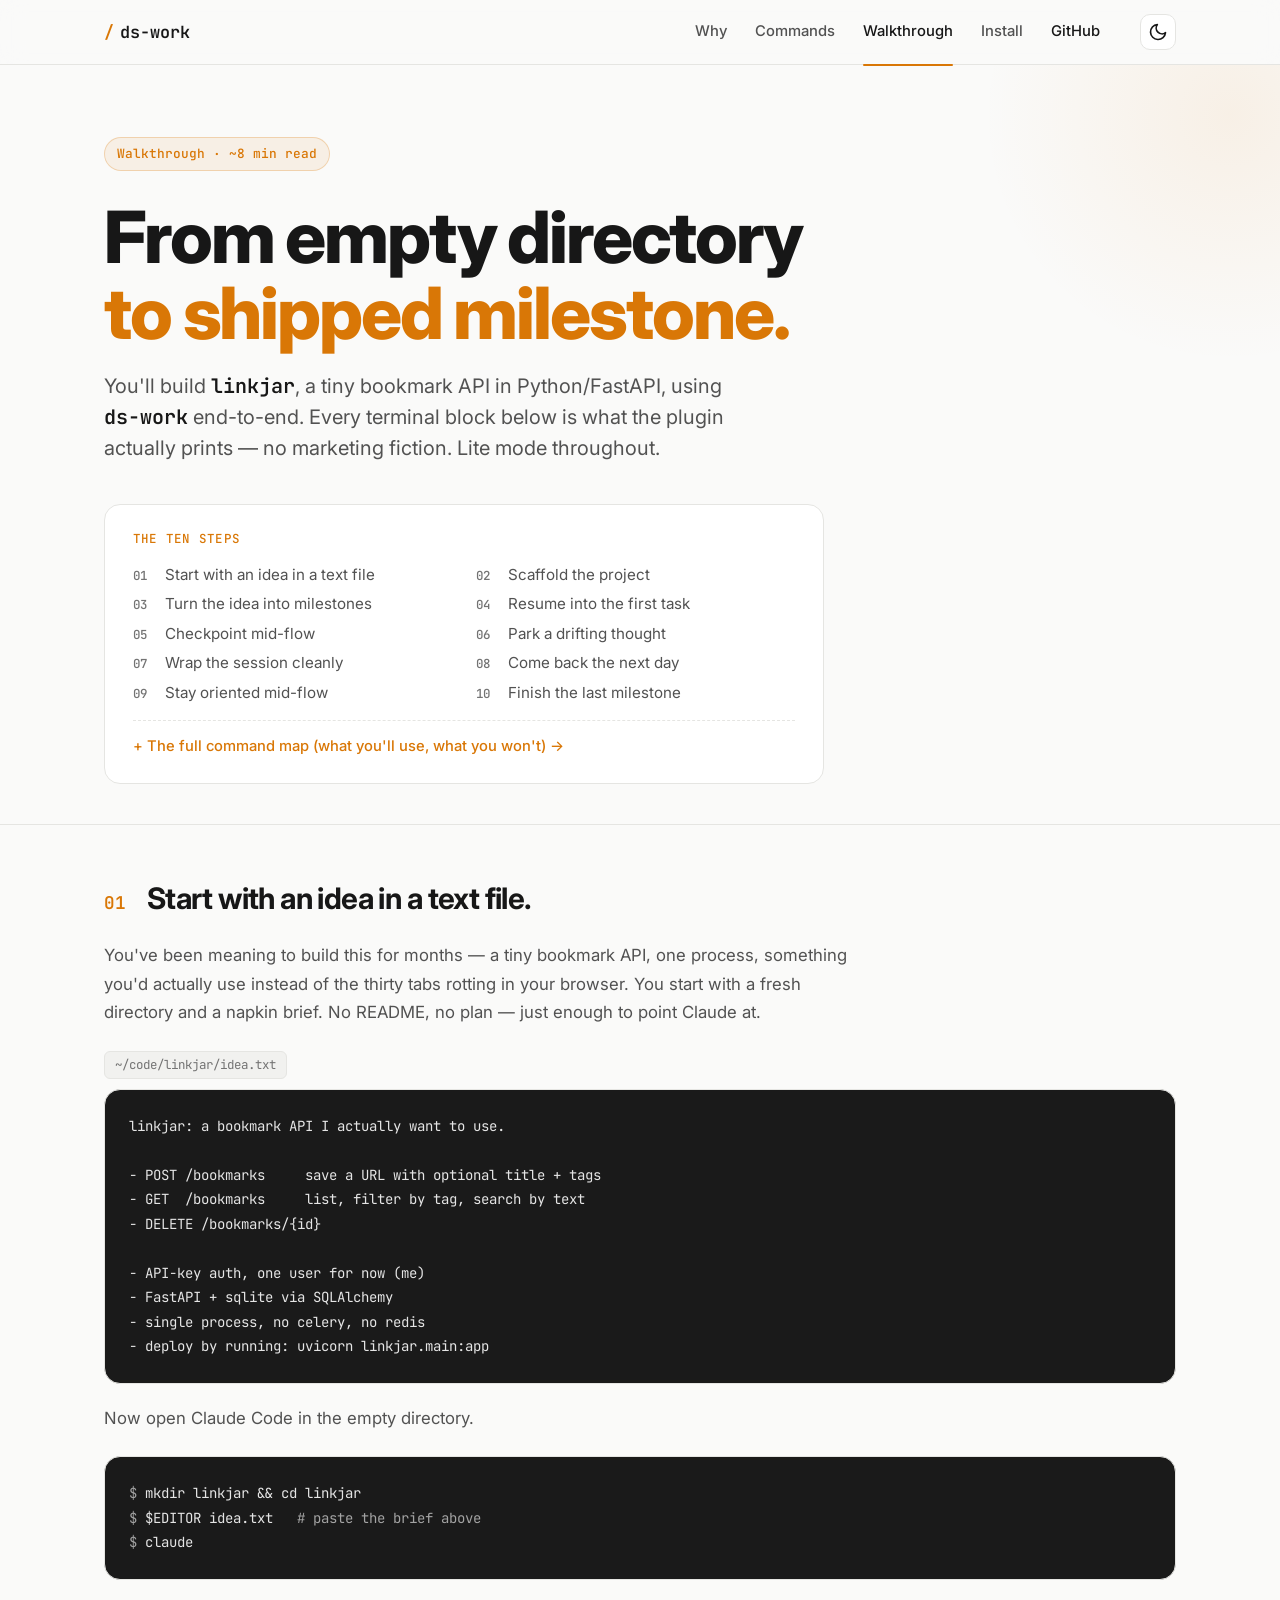
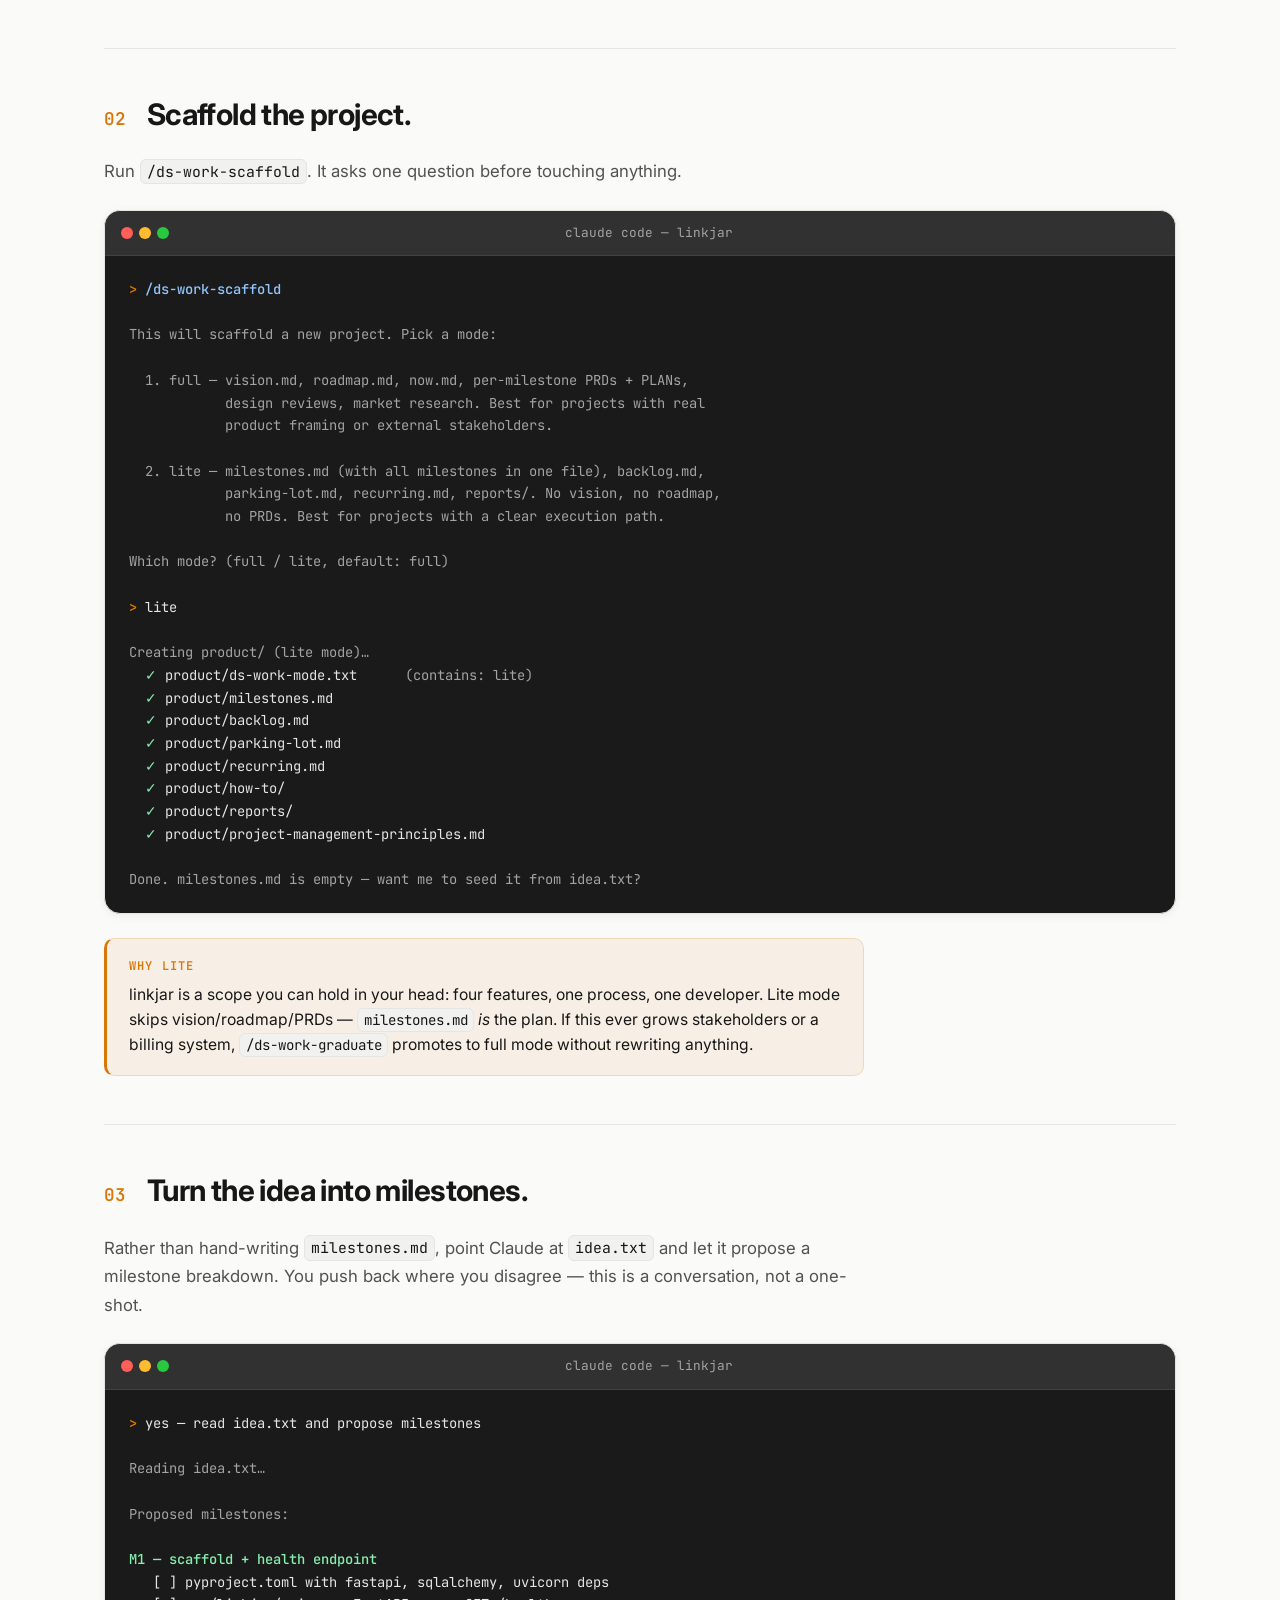
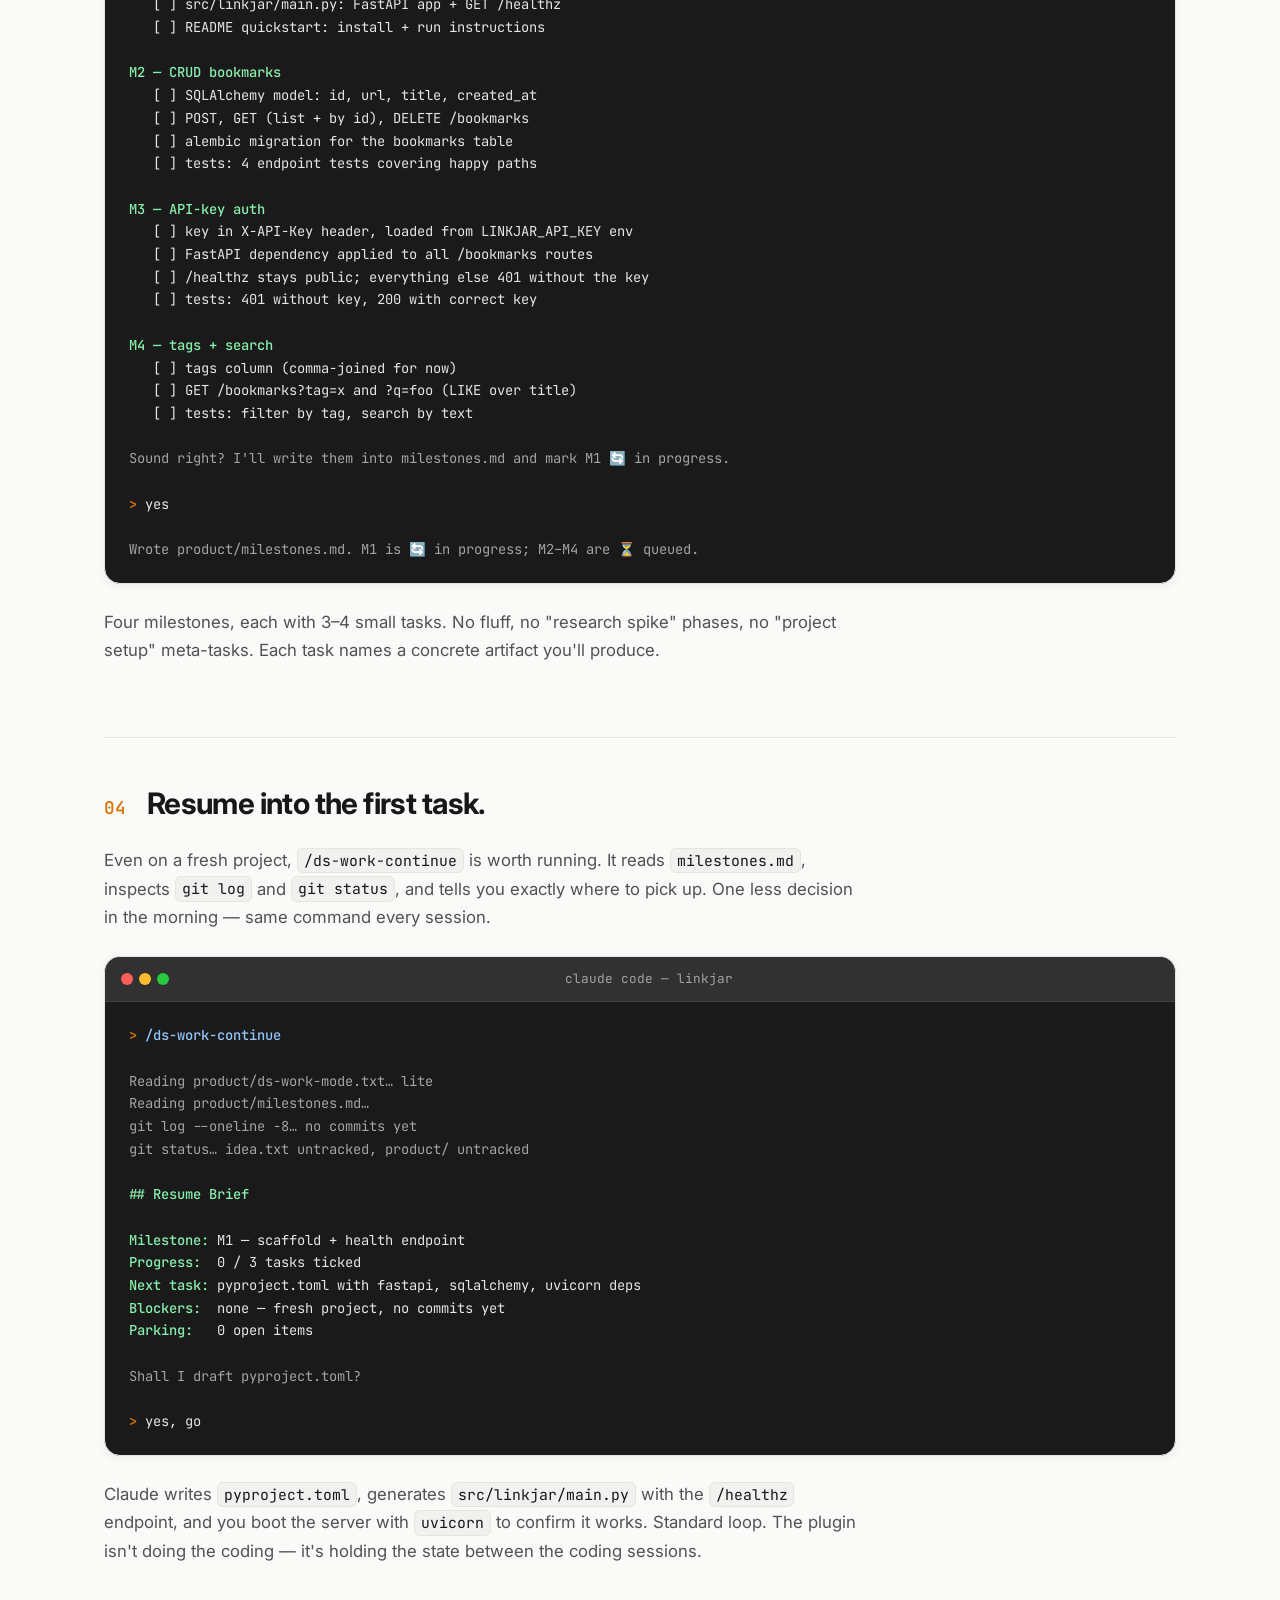
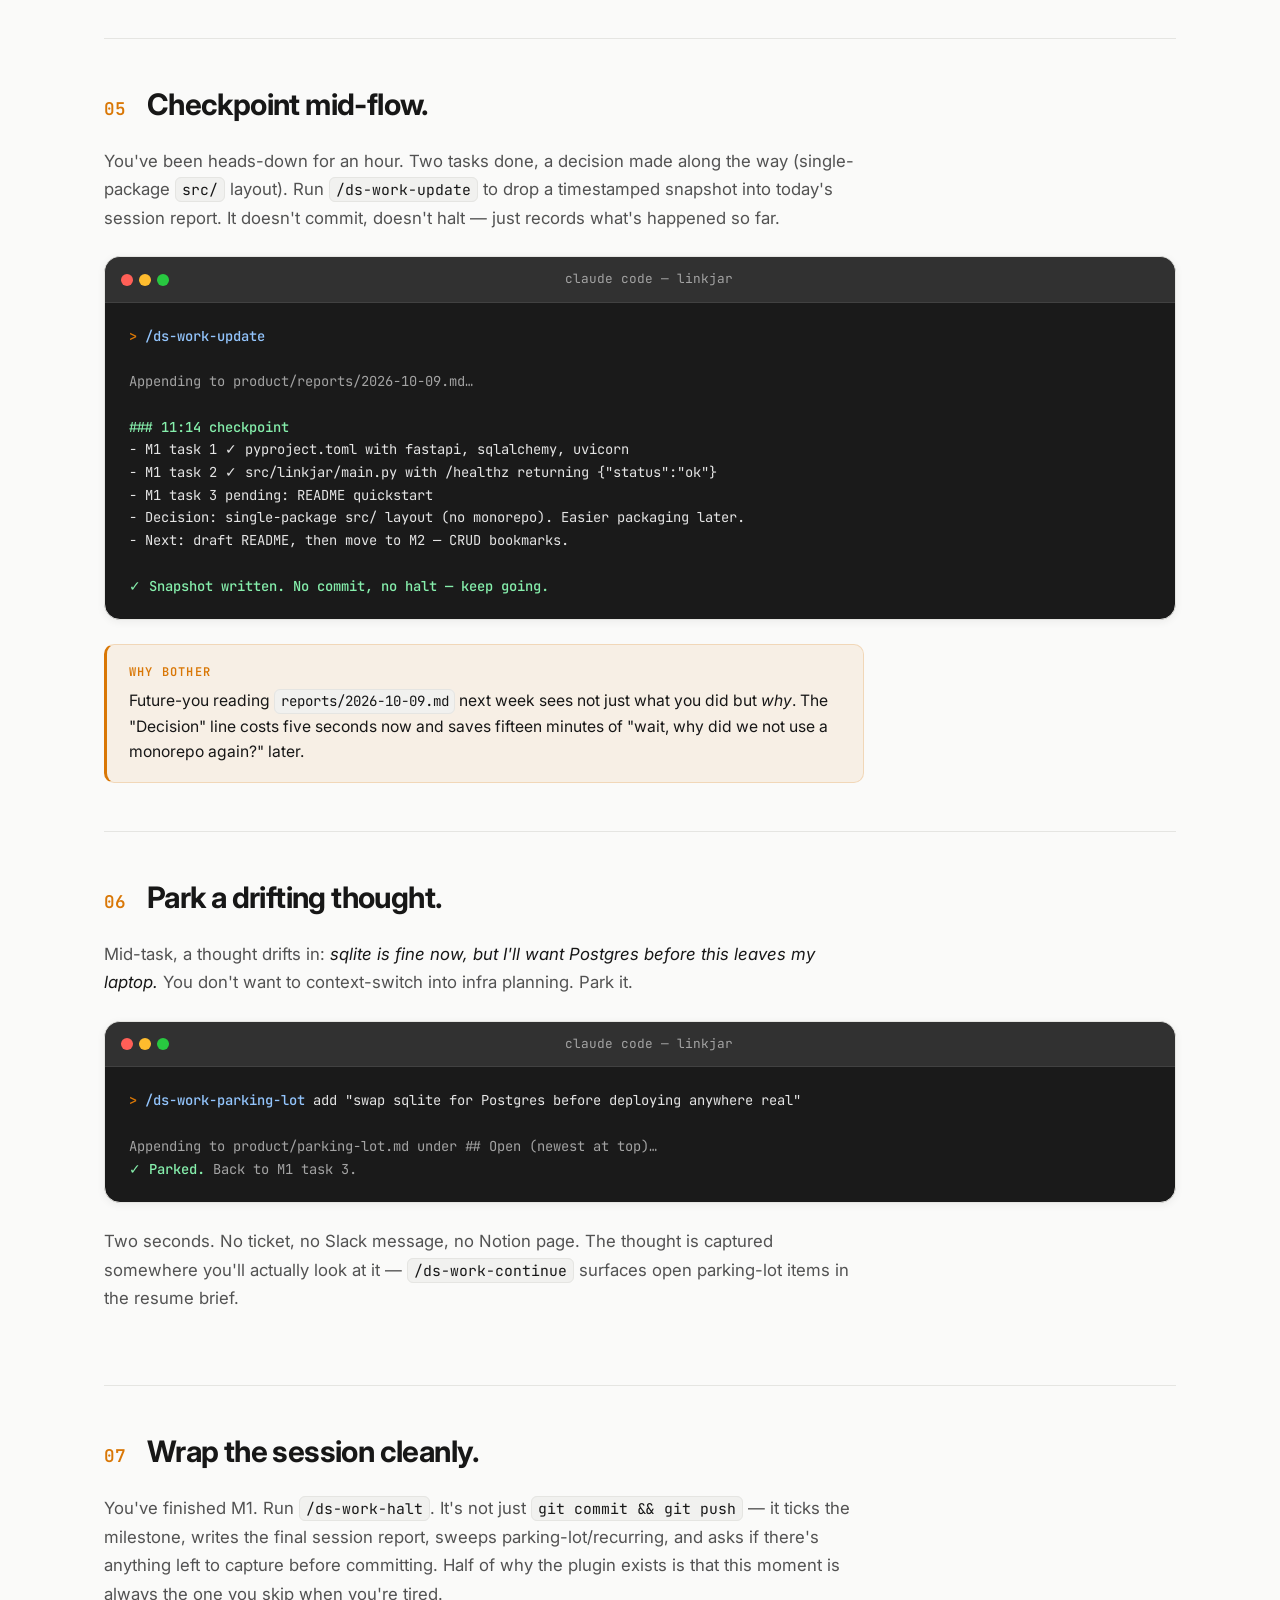
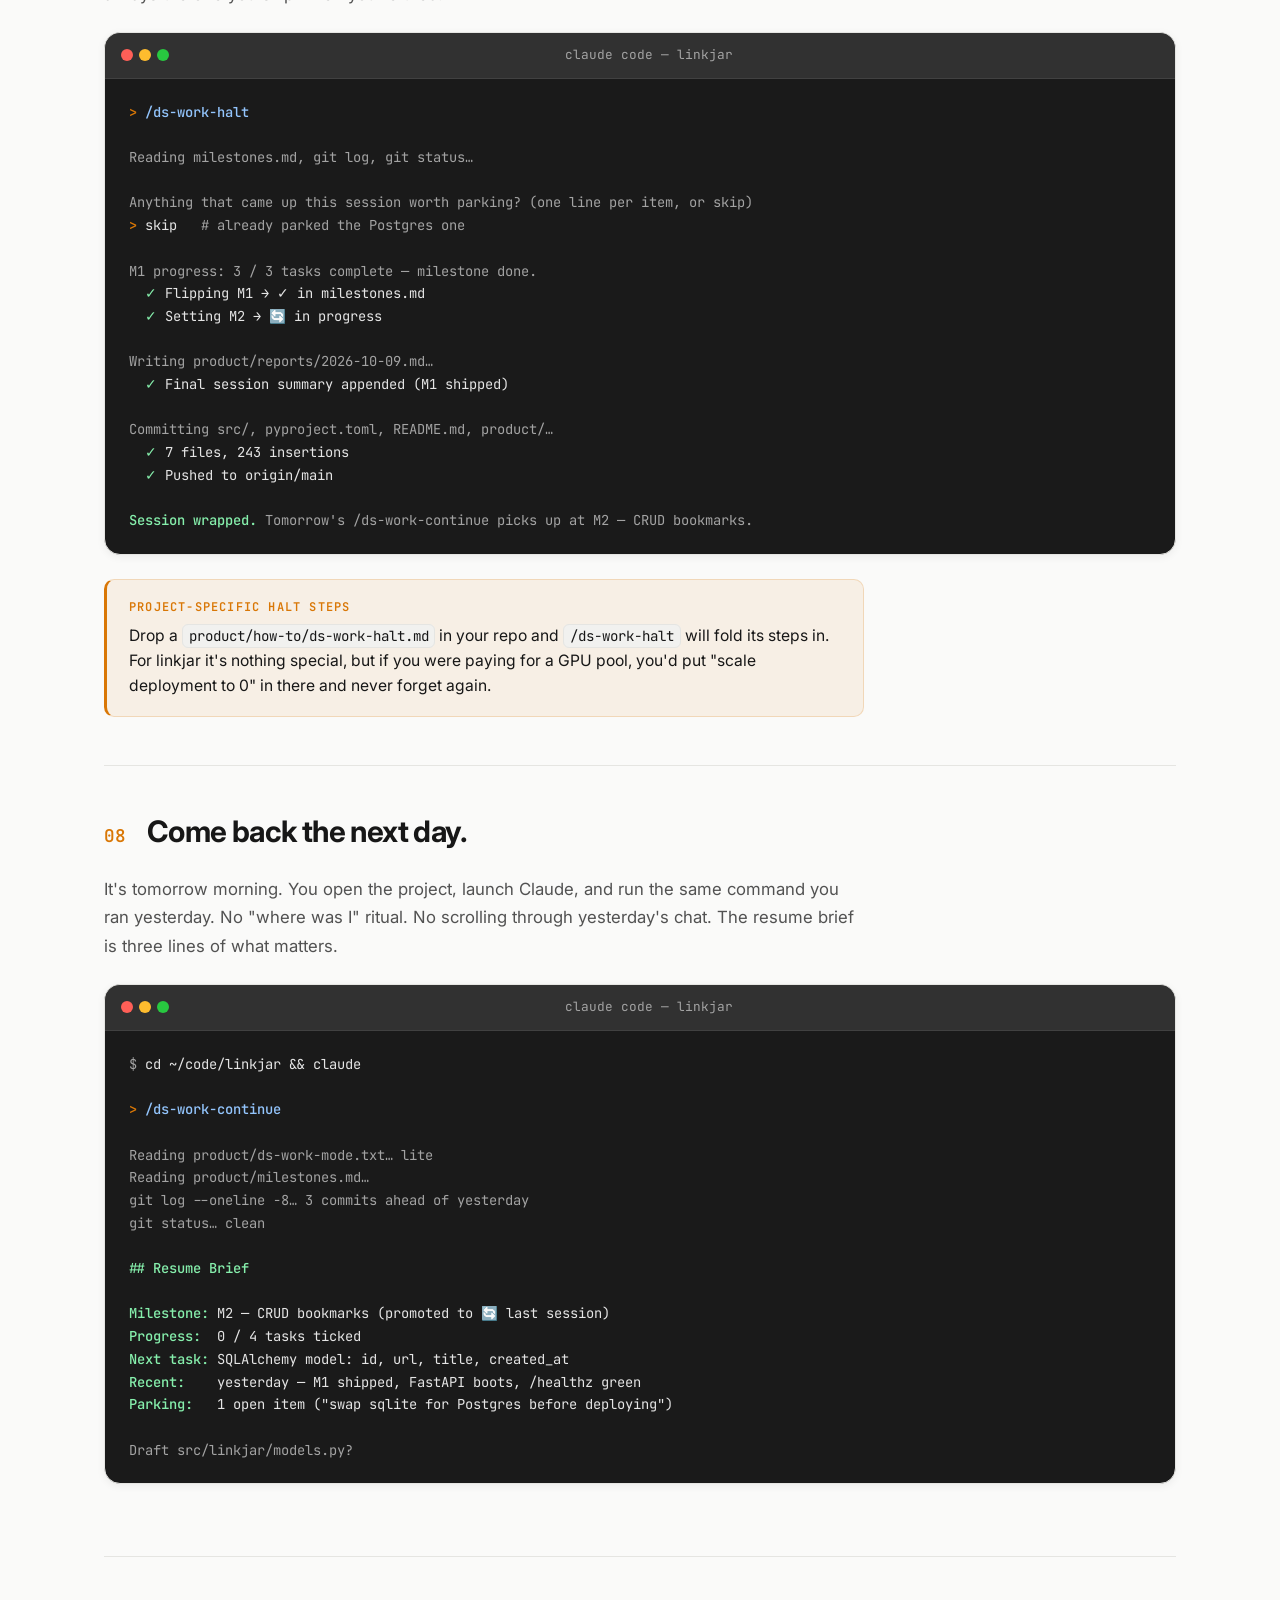
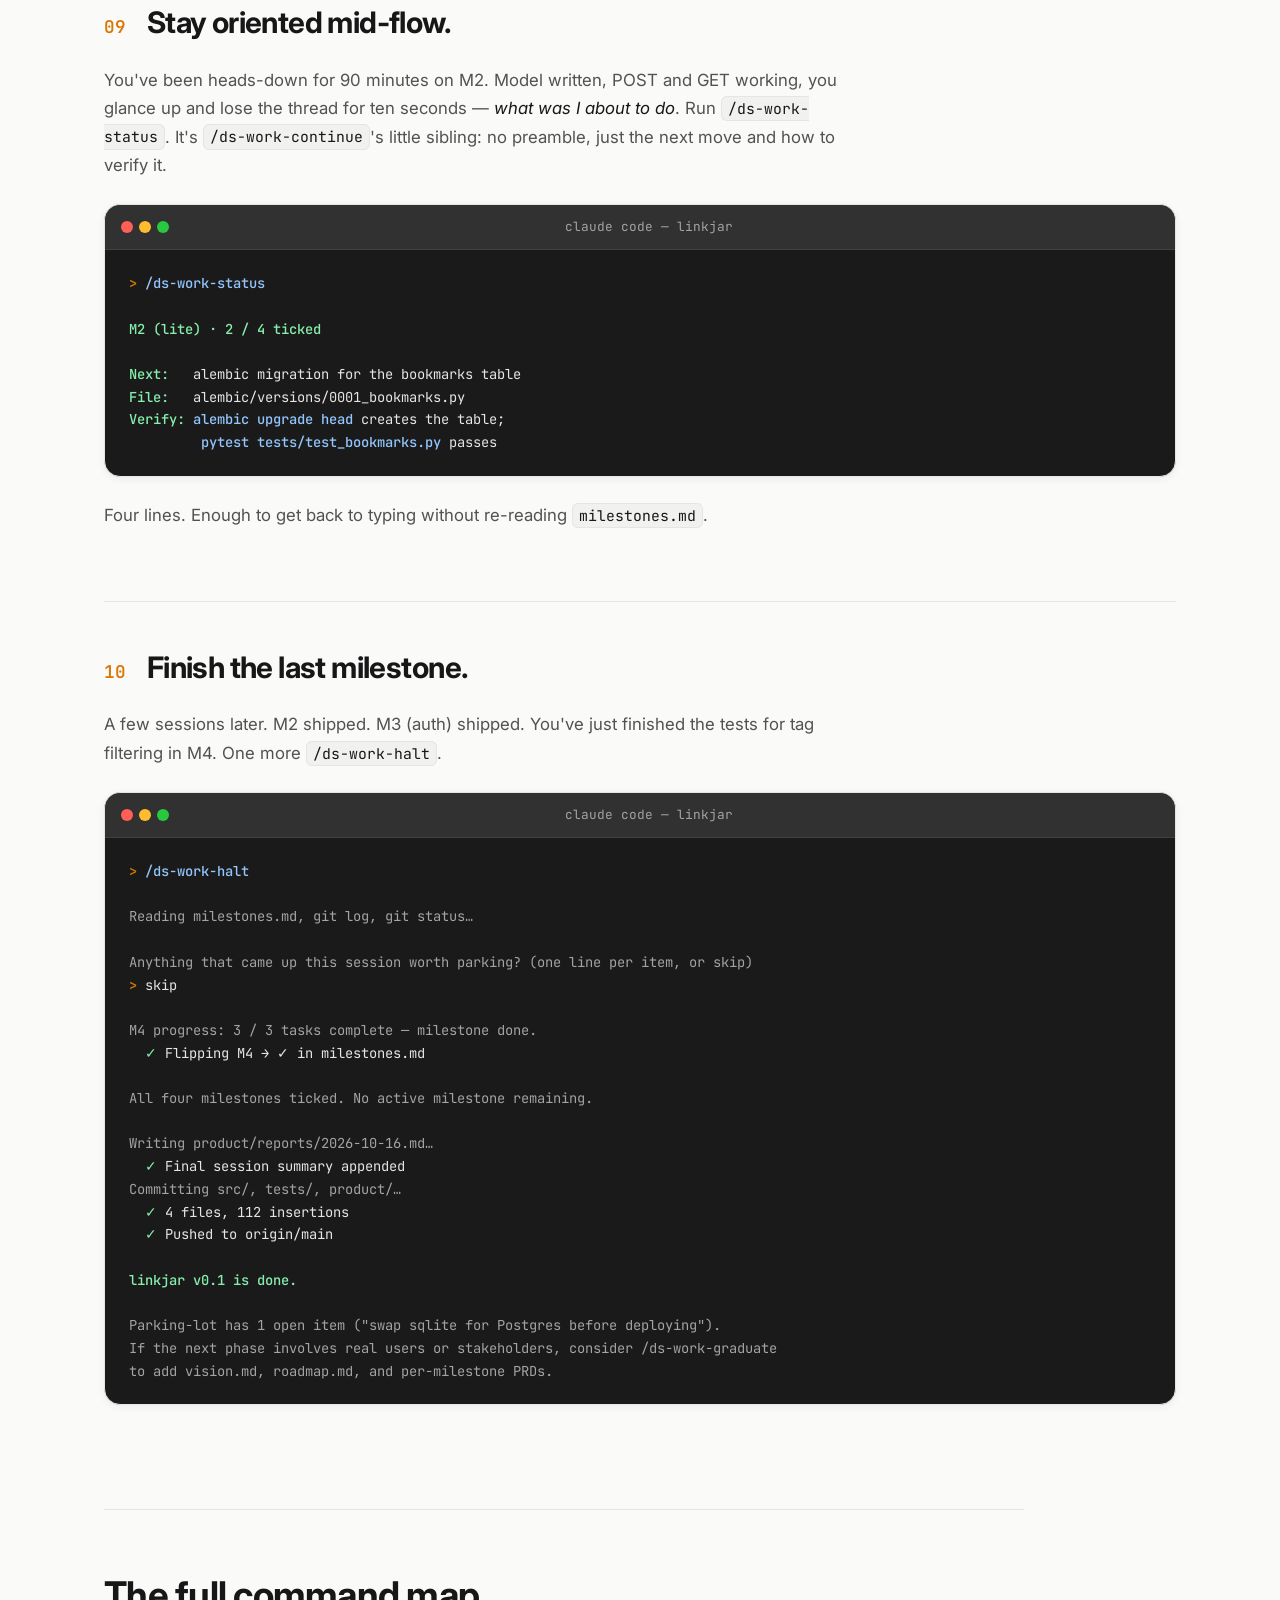
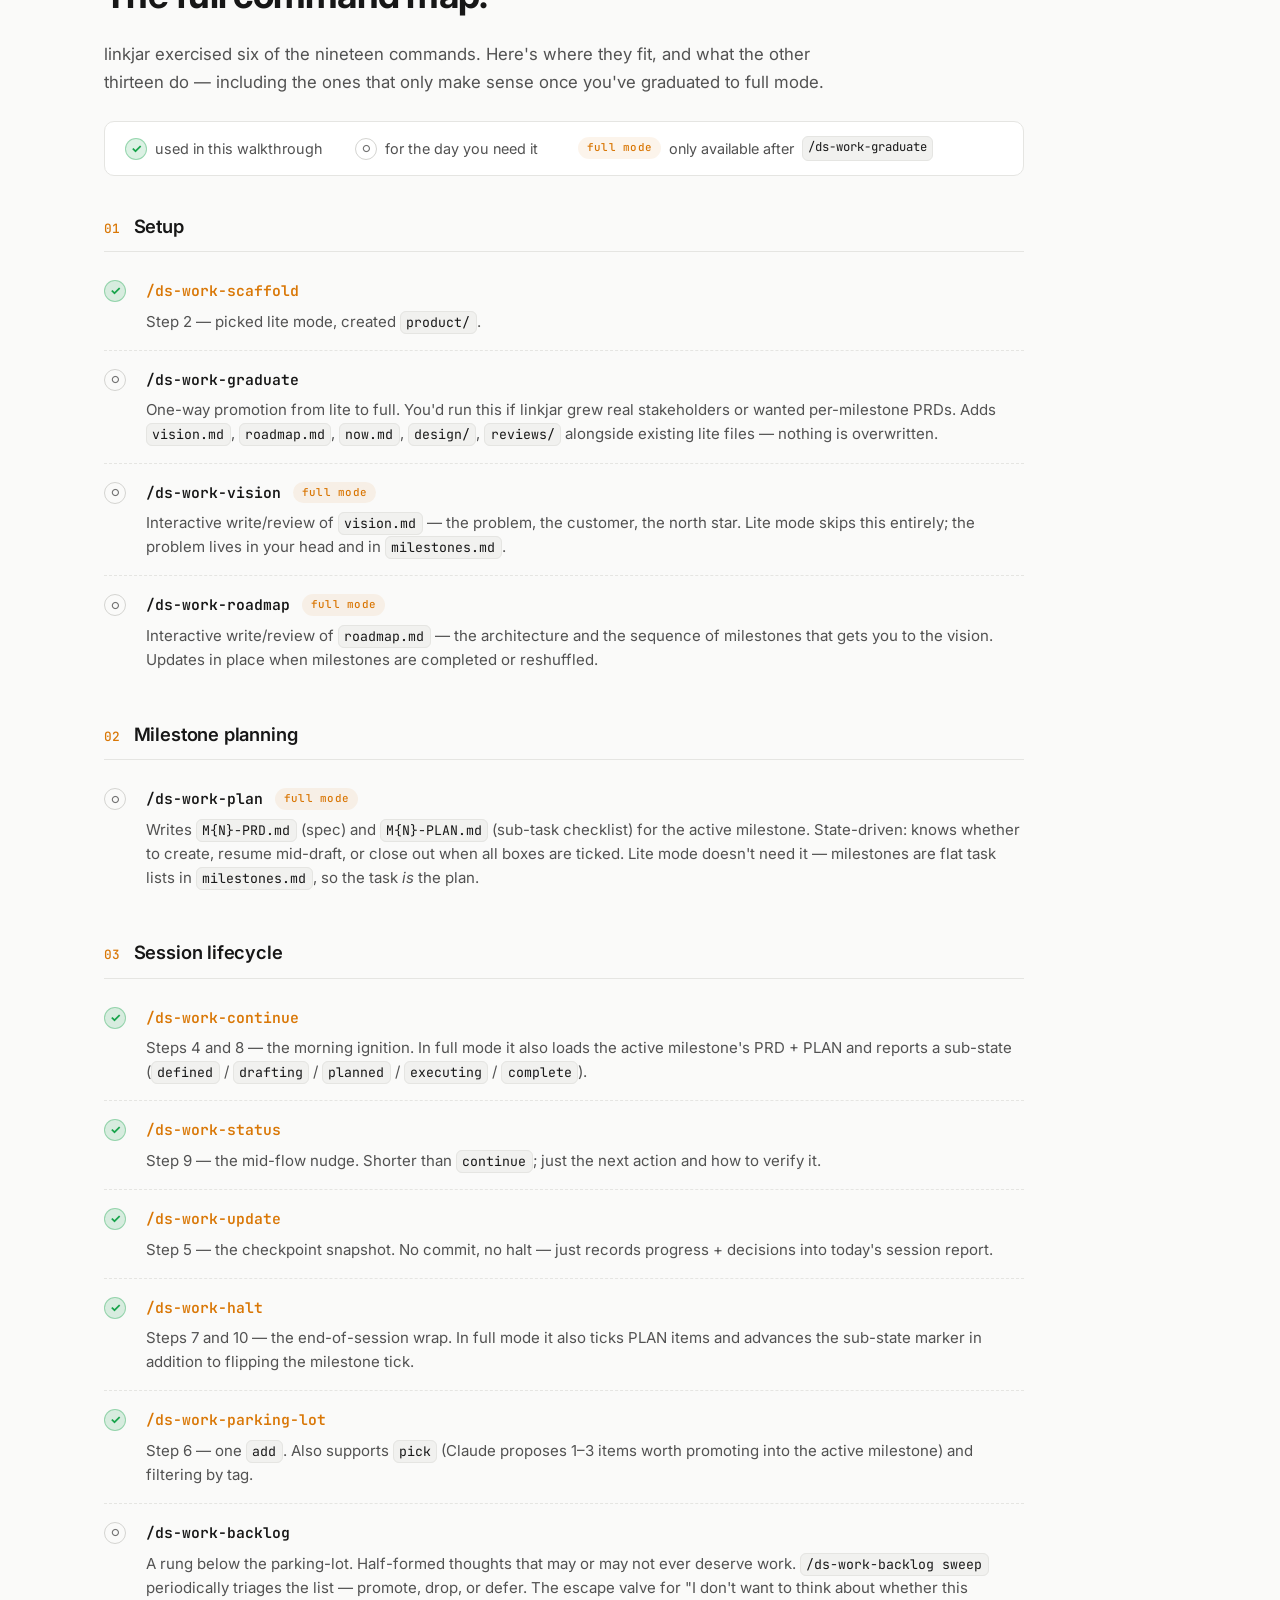
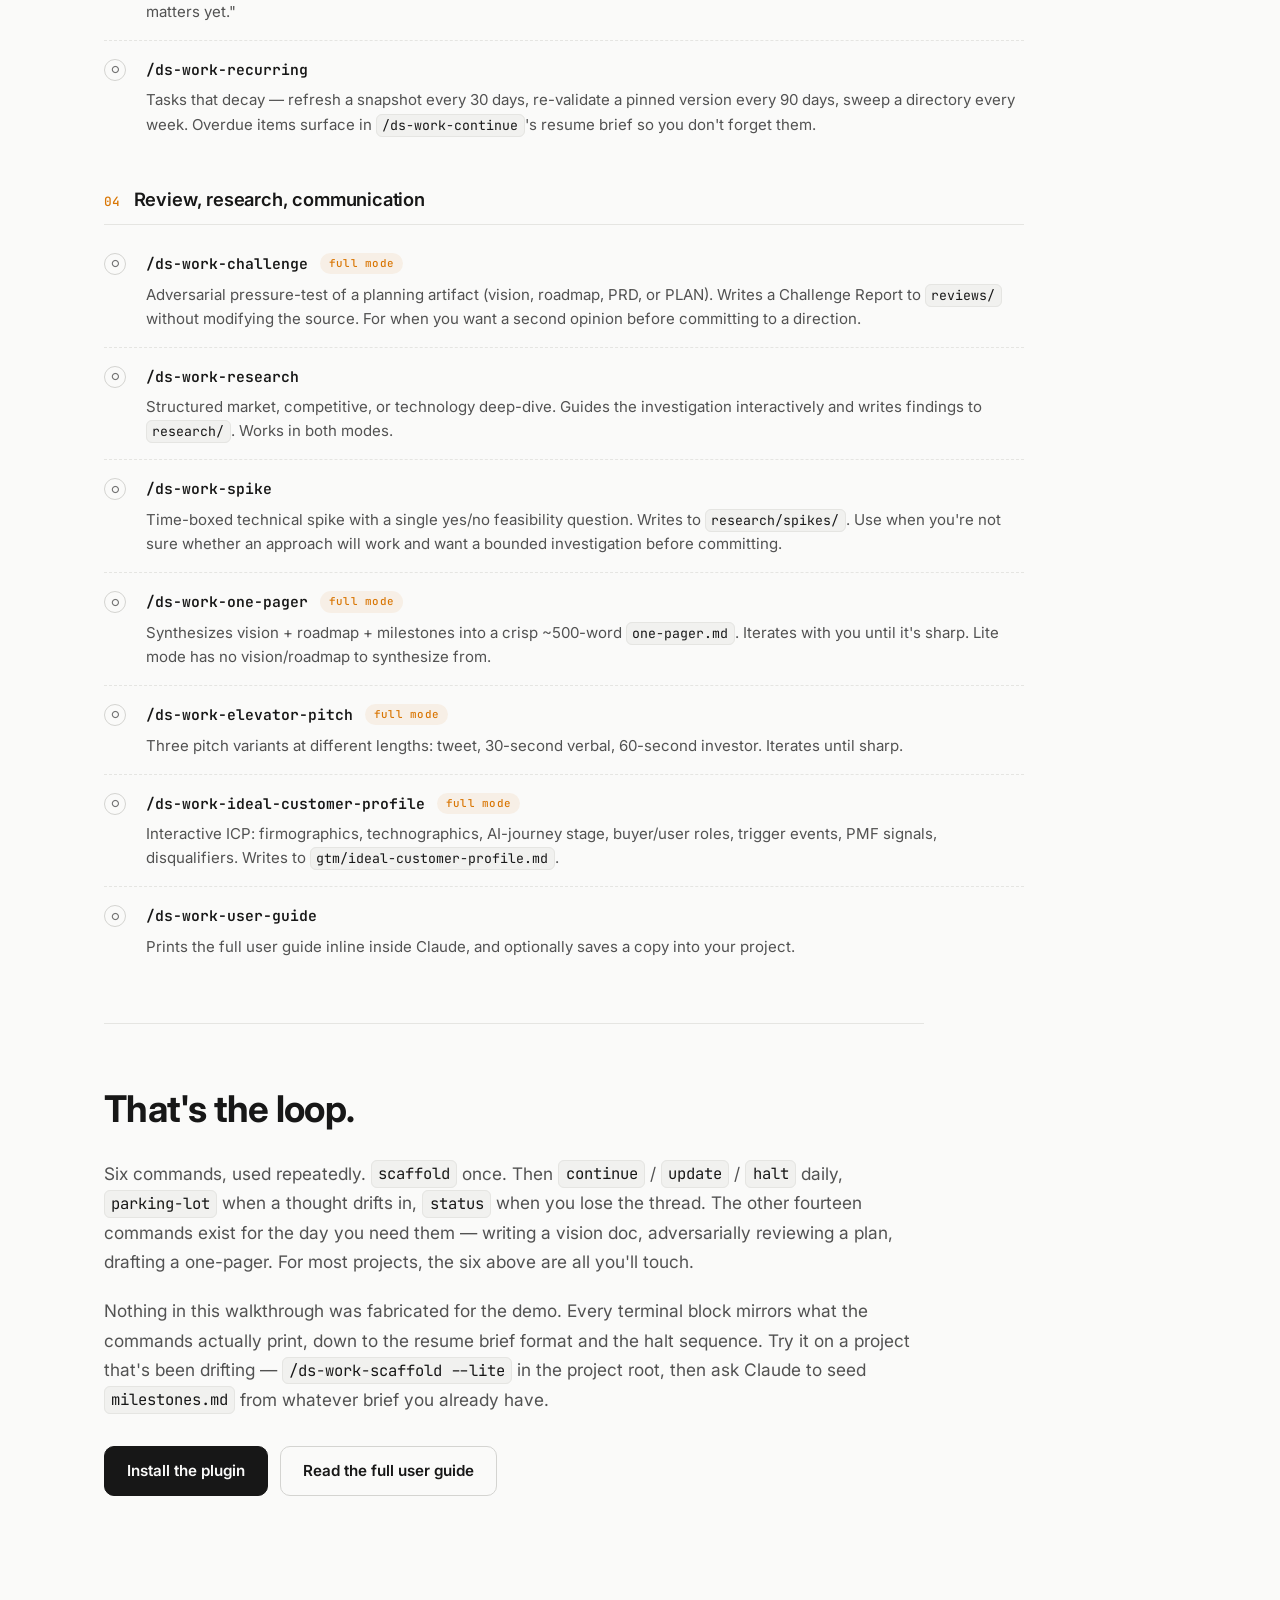
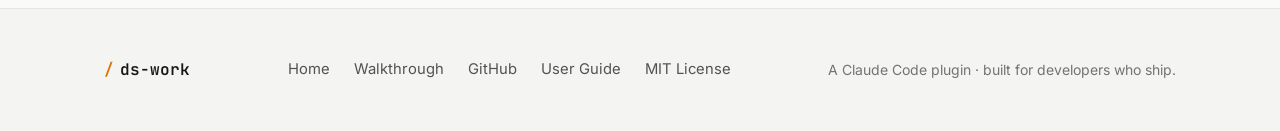
==== commit 32e6c7d2: "Add full command map at end of walkthrough Appends a reference section that lists all nineteen ds-wo" ====
--- a/docs/walkthrough.html
+++ b/docs/walkthrough.html
@@ -80,6 +80,7 @@
             <li><a href="#step-9">Stay oriented mid-flow</a></li>
             <li><a href="#step-10">Finish the last milestone</a></li>
           </ol>
+          <a href="#map" class="walk-toc-aside">+ The full command map (what you'll use, what you won't) →</a>
         </div>
       </div>
     </section>
@@ -475,6 +476,177 @@
 to add vision.md, roadmap.md, and per-milestone PRDs.</span></pre>
           </div>
         </article>
+
+        <!-- COMMAND MAP -->
+        <section class="walk-map" id="map">
+          <h2 class="walk-map-title">The full command map.</h2>
+          <p class="walk-map-lead">
+            linkjar exercised six of the nineteen commands. Here's where they fit, and what the other thirteen do — including the ones that only make sense once you've graduated to full mode.
+          </p>
+
+          <div class="walk-map-legend">
+            <span><span class="walk-map-tick done">✓</span> used in this walkthrough</span>
+            <span><span class="walk-map-tick todo">○</span> for the day you need it</span>
+            <span><span class="walk-map-tag">full mode</span> only available after <code>/ds-work-graduate</code></span>
+          </div>
+
+          <div class="walk-map-phase">
+            <h3 class="walk-map-phase-title"><span class="walk-map-phase-num">01</span> Setup</h3>
+            <ul class="walk-map-list">
+              <li class="walk-map-item done">
+                <span class="walk-map-tick done">✓</span>
+                <div>
+                  <code>/ds-work-scaffold</code>
+                  <p>Step 2 — picked lite mode, created <code>product/</code>.</p>
+                </div>
+              </li>
+              <li class="walk-map-item">
+                <span class="walk-map-tick todo">○</span>
+                <div>
+                  <code>/ds-work-graduate</code>
+                  <p>One-way promotion from lite to full. You'd run this if linkjar grew real stakeholders or wanted per-milestone PRDs. Adds <code>vision.md</code>, <code>roadmap.md</code>, <code>now.md</code>, <code>design/</code>, <code>reviews/</code> alongside existing lite files — nothing is overwritten.</p>
+                </div>
+              </li>
+              <li class="walk-map-item">
+                <span class="walk-map-tick todo">○</span>
+                <div>
+                  <code>/ds-work-vision</code> <span class="walk-map-tag">full mode</span>
+                  <p>Interactive write/review of <code>vision.md</code> — the problem, the customer, the north star. Lite mode skips this entirely; the problem lives in your head and in <code>milestones.md</code>.</p>
+                </div>
+              </li>
+              <li class="walk-map-item">
+                <span class="walk-map-tick todo">○</span>
+                <div>
+                  <code>/ds-work-roadmap</code> <span class="walk-map-tag">full mode</span>
+                  <p>Interactive write/review of <code>roadmap.md</code> — the architecture and the sequence of milestones that gets you to the vision. Updates in place when milestones are completed or reshuffled.</p>
+                </div>
+              </li>
+            </ul>
+          </div>
+
+          <div class="walk-map-phase">
+            <h3 class="walk-map-phase-title"><span class="walk-map-phase-num">02</span> Milestone planning</h3>
+            <ul class="walk-map-list">
+              <li class="walk-map-item">
+                <span class="walk-map-tick todo">○</span>
+                <div>
+                  <code>/ds-work-plan</code> <span class="walk-map-tag">full mode</span>
+                  <p>Writes <code>M{N}-PRD.md</code> (spec) and <code>M{N}-PLAN.md</code> (sub-task checklist) for the active milestone. State-driven: knows whether to create, resume mid-draft, or close out when all boxes are ticked. Lite mode doesn't need it — milestones are flat task lists in <code>milestones.md</code>, so the task <em>is</em> the plan.</p>
+                </div>
+              </li>
+            </ul>
+          </div>
+
+          <div class="walk-map-phase">
+            <h3 class="walk-map-phase-title"><span class="walk-map-phase-num">03</span> Session lifecycle</h3>
+            <ul class="walk-map-list">
+              <li class="walk-map-item done">
+                <span class="walk-map-tick done">✓</span>
+                <div>
+                  <code>/ds-work-continue</code>
+                  <p>Steps 4 and 8 — the morning ignition. In full mode it also loads the active milestone's PRD + PLAN and reports a sub-state (<code>defined</code> / <code>drafting</code> / <code>planned</code> / <code>executing</code> / <code>complete</code>).</p>
+                </div>
+              </li>
+              <li class="walk-map-item done">
+                <span class="walk-map-tick done">✓</span>
+                <div>
+                  <code>/ds-work-status</code>
+                  <p>Step 9 — the mid-flow nudge. Shorter than <code>continue</code>; just the next action and how to verify it.</p>
+                </div>
+              </li>
+              <li class="walk-map-item done">
+                <span class="walk-map-tick done">✓</span>
+                <div>
+                  <code>/ds-work-update</code>
+                  <p>Step 5 — the checkpoint snapshot. No commit, no halt — just records progress + decisions into today's session report.</p>
+                </div>
+              </li>
+              <li class="walk-map-item done">
+                <span class="walk-map-tick done">✓</span>
+                <div>
+                  <code>/ds-work-halt</code>
+                  <p>Steps 7 and 10 — the end-of-session wrap. In full mode it also ticks PLAN items and advances the sub-state marker in addition to flipping the milestone tick.</p>
+                </div>
+              </li>
+              <li class="walk-map-item done">
+                <span class="walk-map-tick done">✓</span>
+                <div>
+                  <code>/ds-work-parking-lot</code>
+                  <p>Step 6 — one <code>add</code>. Also supports <code>pick</code> (Claude proposes 1–3 items worth promoting into the active milestone) and filtering by tag.</p>
+                </div>
+              </li>
+              <li class="walk-map-item">
+                <span class="walk-map-tick todo">○</span>
+                <div>
+                  <code>/ds-work-backlog</code>
+                  <p>A rung below the parking-lot. Half-formed thoughts that may or may not ever deserve work. <code>/ds-work-backlog sweep</code> periodically triages the list — promote, drop, or defer. The escape valve for "I don't want to think about whether this matters yet."</p>
+                </div>
+              </li>
+              <li class="walk-map-item">
+                <span class="walk-map-tick todo">○</span>
+                <div>
+                  <code>/ds-work-recurring</code>
+                  <p>Tasks that decay — refresh a snapshot every 30 days, re-validate a pinned version every 90 days, sweep a directory every week. Overdue items surface in <code>/ds-work-continue</code>'s resume brief so you don't forget them.</p>
+                </div>
+              </li>
+            </ul>
+          </div>
+
+          <div class="walk-map-phase">
+            <h3 class="walk-map-phase-title"><span class="walk-map-phase-num">04</span> Review, research, communication</h3>
+            <ul class="walk-map-list">
+              <li class="walk-map-item">
+                <span class="walk-map-tick todo">○</span>
+                <div>
+                  <code>/ds-work-challenge</code> <span class="walk-map-tag">full mode</span>
+                  <p>Adversarial pressure-test of a planning artifact (vision, roadmap, PRD, or PLAN). Writes a Challenge Report to <code>reviews/</code> without modifying the source. For when you want a second opinion before committing to a direction.</p>
+                </div>
+              </li>
+              <li class="walk-map-item">
+                <span class="walk-map-tick todo">○</span>
+                <div>
+                  <code>/ds-work-research</code>
+                  <p>Structured market, competitive, or technology deep-dive. Guides the investigation interactively and writes findings to <code>research/</code>. Works in both modes.</p>
+                </div>
+              </li>
+              <li class="walk-map-item">
+                <span class="walk-map-tick todo">○</span>
+                <div>
+                  <code>/ds-work-spike</code>
+                  <p>Time-boxed technical spike with a single yes/no feasibility question. Writes to <code>research/spikes/</code>. Use when you're not sure whether an approach will work and want a bounded investigation before committing.</p>
+                </div>
+              </li>
+              <li class="walk-map-item">
+                <span class="walk-map-tick todo">○</span>
+                <div>
+                  <code>/ds-work-one-pager</code> <span class="walk-map-tag">full mode</span>
+                  <p>Synthesizes vision + roadmap + milestones into a crisp ~500-word <code>one-pager.md</code>. Iterates with you until it's sharp. Lite mode has no vision/roadmap to synthesize from.</p>
+                </div>
+              </li>
+              <li class="walk-map-item">
+                <span class="walk-map-tick todo">○</span>
+                <div>
+                  <code>/ds-work-elevator-pitch</code> <span class="walk-map-tag">full mode</span>
+                  <p>Three pitch variants at different lengths: tweet, 30-second verbal, 60-second investor. Iterates until sharp.</p>
+                </div>
+              </li>
+              <li class="walk-map-item">
+                <span class="walk-map-tick todo">○</span>
+                <div>
+                  <code>/ds-work-ideal-customer-profile</code> <span class="walk-map-tag">full mode</span>
+                  <p>Interactive ICP: firmographics, technographics, AI-journey stage, buyer/user roles, trigger events, PMF signals, disqualifiers. Writes to <code>gtm/ideal-customer-profile.md</code>.</p>
+                </div>
+              </li>
+              <li class="walk-map-item">
+                <span class="walk-map-tick todo">○</span>
+                <div>
+                  <code>/ds-work-user-guide</code>
+                  <p>Prints the full user guide inline inside Claude, and optionally saves a copy into your project.</p>
+                </div>
+              </li>
+            </ul>
+          </div>
+        </section>
 
         <!-- CLOSE -->
         <article class="walk-close">
--- a/docs/styles.css
+++ b/docs/styles.css
@@ -863,6 +863,18 @@
   color: var(--text);
 }
 
+.walk-toc-aside {
+  display: inline-block;
+  margin-top: 16px;
+  padding-top: 14px;
+  border-top: 1px dashed var(--border);
+  color: var(--accent);
+  font-size: 0.92rem;
+  font-weight: 500;
+  width: 100%;
+}
+.walk-toc-aside:hover { color: var(--accent-hover); }
+
 .walk-section {
   padding-top: 32px;
 }
@@ -976,10 +988,166 @@
   font-size: 0.9em;
 }
 
-.walk-close {
-  padding: 64px 0 32px;
+/* ---------- Walkthrough command map ---------- */
+
+.walk-map {
+  padding: 56px 0 24px;
   border-top: 1px solid var(--border);
   margin-top: 32px;
+  max-width: 920px;
+  scroll-margin-top: 80px;
+}
+
+.walk-map-title {
+  font-size: clamp(1.75rem, 3.2vw, 2.3rem);
+  font-weight: 700;
+  letter-spacing: -0.02em;
+  margin-bottom: 16px;
+}
+
+.walk-map-lead {
+  font-size: 1.05rem;
+  color: var(--text-muted);
+  line-height: 1.65;
+  margin-bottom: 24px;
+  max-width: 760px;
+}
+
+.walk-map-legend {
+  display: flex;
+  gap: 24px 32px;
+  padding: 14px 20px;
+  background: var(--bg-elevated);
+  border: 1px solid var(--border);
+  border-radius: var(--radius-md);
+  font-size: 0.9rem;
+  color: var(--text-muted);
+  margin-bottom: 36px;
+  flex-wrap: wrap;
+  align-items: center;
+}
+
+.walk-map-legend > span {
+  display: inline-flex;
+  align-items: center;
+  gap: 8px;
+}
+
+.walk-map-legend code {
+  font-size: 0.85em;
+}
+
+.walk-map-phase {
+  margin-bottom: 32px;
+}
+
+.walk-map-phase:last-of-type { margin-bottom: 0; }
+
+.walk-map-phase-title {
+  display: flex;
+  align-items: baseline;
+  gap: 14px;
+  font-size: 1.15rem;
+  font-weight: 600;
+  letter-spacing: -0.01em;
+  margin-bottom: 10px;
+  padding-bottom: 10px;
+  border-bottom: 1px solid var(--border);
+}
+
+.walk-map-phase-num {
+  font-family: var(--font-mono);
+  font-size: 0.8rem;
+  color: var(--accent);
+  font-weight: 500;
+}
+
+.walk-map-list {
+  list-style: none;
+  padding: 0;
+  margin: 0;
+}
+
+.walk-map-item {
+  display: grid;
+  grid-template-columns: 28px 1fr;
+  gap: 14px;
+  padding: 16px 0;
+  border-bottom: 1px dashed var(--border);
+  align-items: start;
+}
+
+.walk-map-item:last-child { border-bottom: none; }
+
+.walk-map-item > div { min-width: 0; }
+
+.walk-map-item > div > code {
+  font-family: var(--font-mono);
+  font-size: 0.92rem;
+  color: var(--text);
+  background: transparent;
+  border: none;
+  padding: 0;
+  font-weight: 600;
+}
+
+.walk-map-item.done > div > code { color: var(--accent); }
+
+.walk-map-item p {
+  margin: 6px 0 0;
+  color: var(--text-muted);
+  font-size: 0.94rem;
+  line-height: 1.6;
+}
+
+.walk-map-item p code {
+  font-size: 0.88em;
+}
+
+.walk-map-tick {
+  display: inline-flex;
+  align-items: center;
+  justify-content: center;
+  width: 22px;
+  height: 22px;
+  border-radius: 50%;
+  font-size: 0.78rem;
+  font-weight: 700;
+  flex-shrink: 0;
+  margin-top: 2px;
+}
+
+.walk-map-tick.done {
+  background: color-mix(in srgb, var(--success) 15%, transparent);
+  color: var(--success);
+  border: 1px solid color-mix(in srgb, var(--success) 35%, transparent);
+}
+
+.walk-map-tick.todo {
+  background: transparent;
+  color: var(--text-subtle);
+  border: 1px solid var(--border-strong);
+  font-size: 0.6rem;
+}
+
+.walk-map-tag {
+  display: inline-block;
+  padding: 2px 9px;
+  background: var(--accent-soft);
+  color: var(--accent);
+  border-radius: 999px;
+  font-size: 0.68rem;
+  font-family: var(--font-mono);
+  font-weight: 500;
+  margin-left: 8px;
+  vertical-align: 2px;
+  letter-spacing: 0.02em;
+}
+
+.walk-close {
+  padding: 56px 0 32px;
+  border-top: 1px solid var(--border);
+  margin-top: 24px;
   max-width: 820px;
 }
 
@@ -1051,4 +1219,8 @@
     padding: 18px 16px;
     font-size: 0.8rem;
   }
-}
+
+  .walk-map { padding: 40px 0 16px; }
+  .walk-map-item { padding: 14px 0; }
+  .walk-map-legend { gap: 10px 20px; padding: 12px 16px; font-size: 0.85rem; }
+}
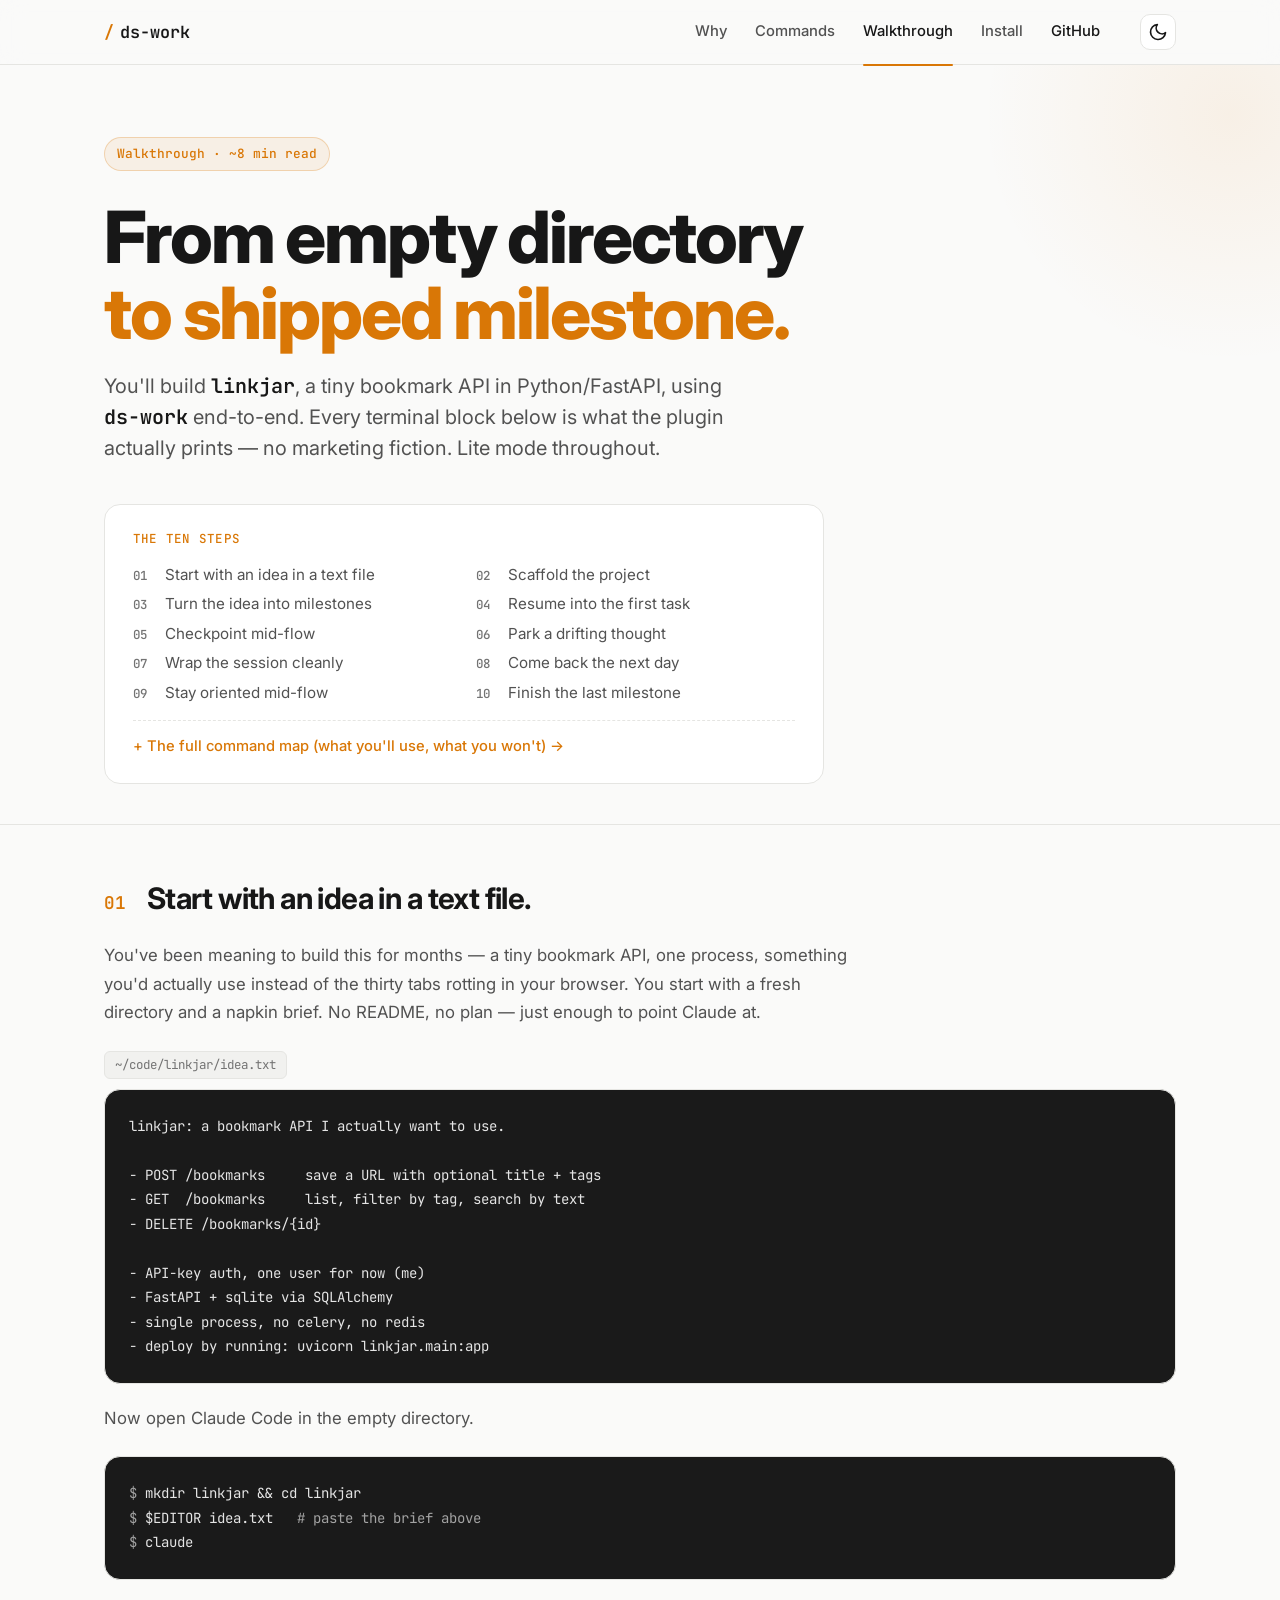
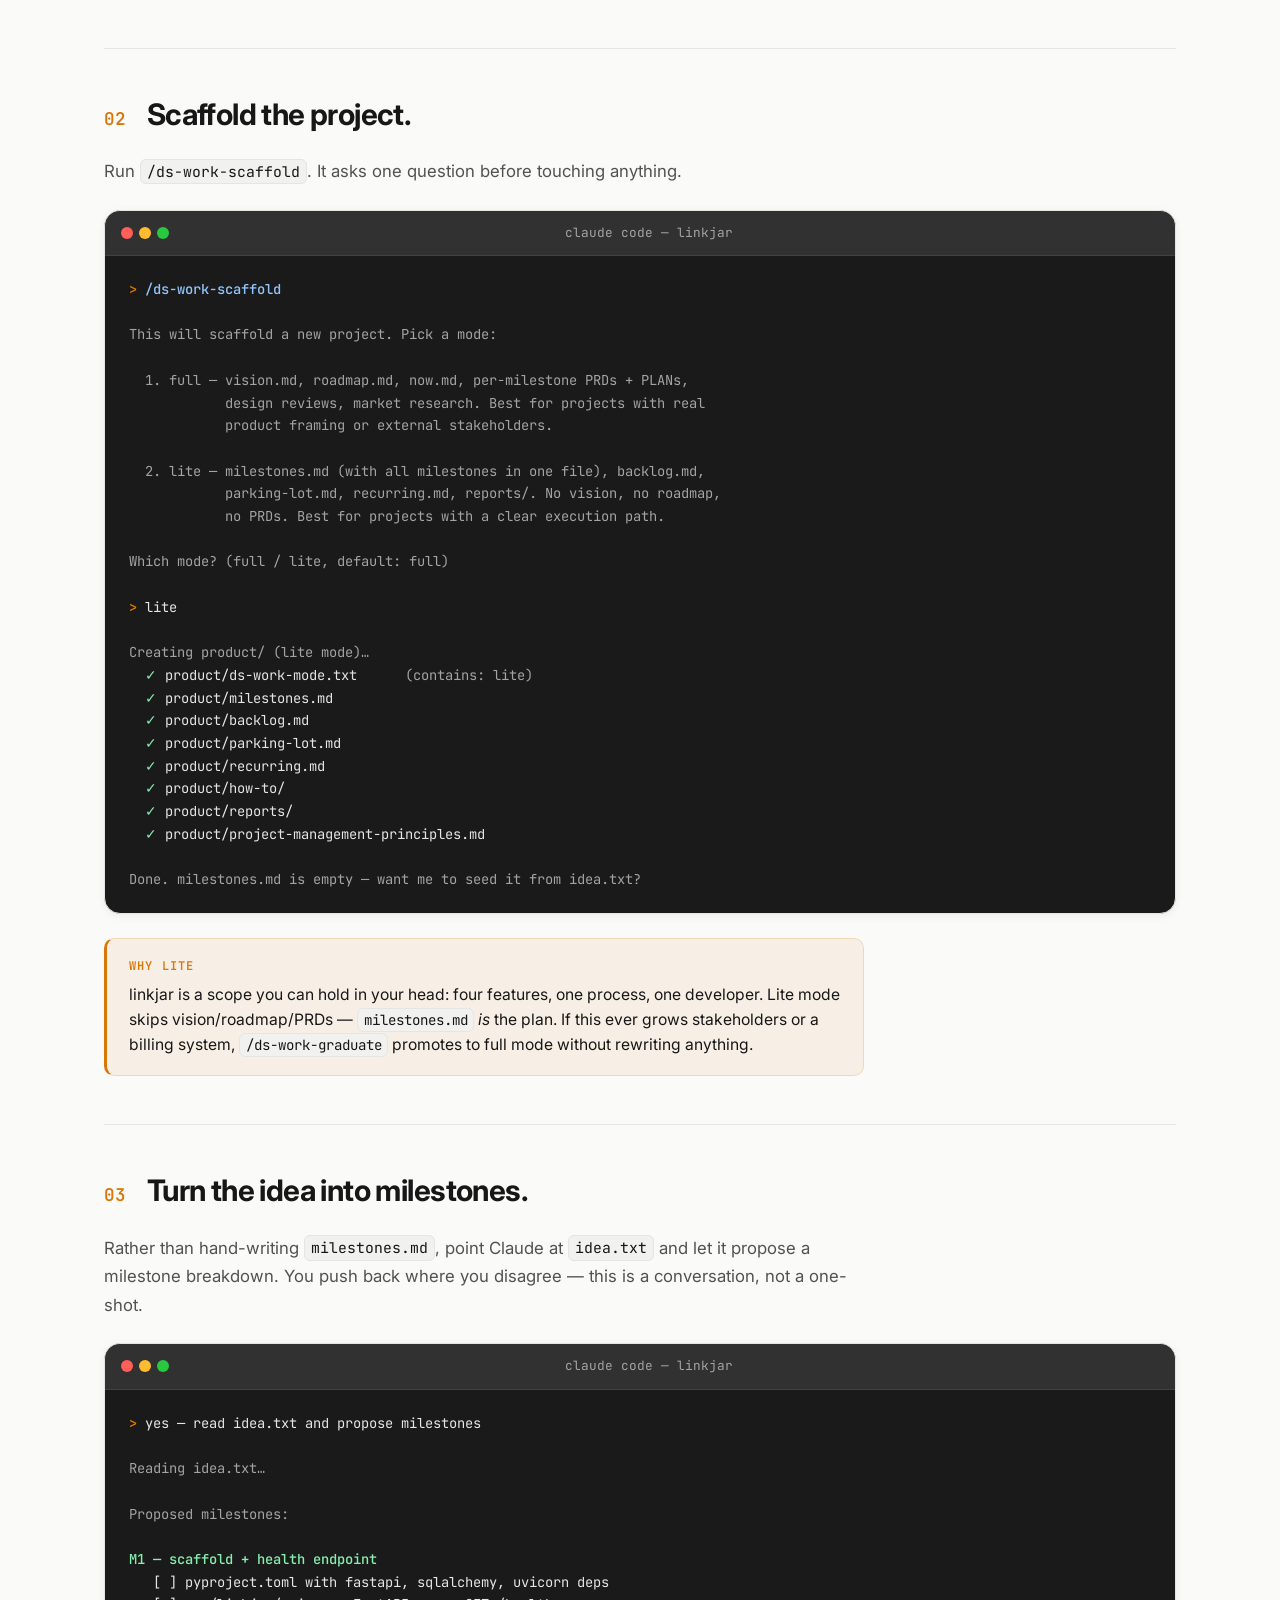
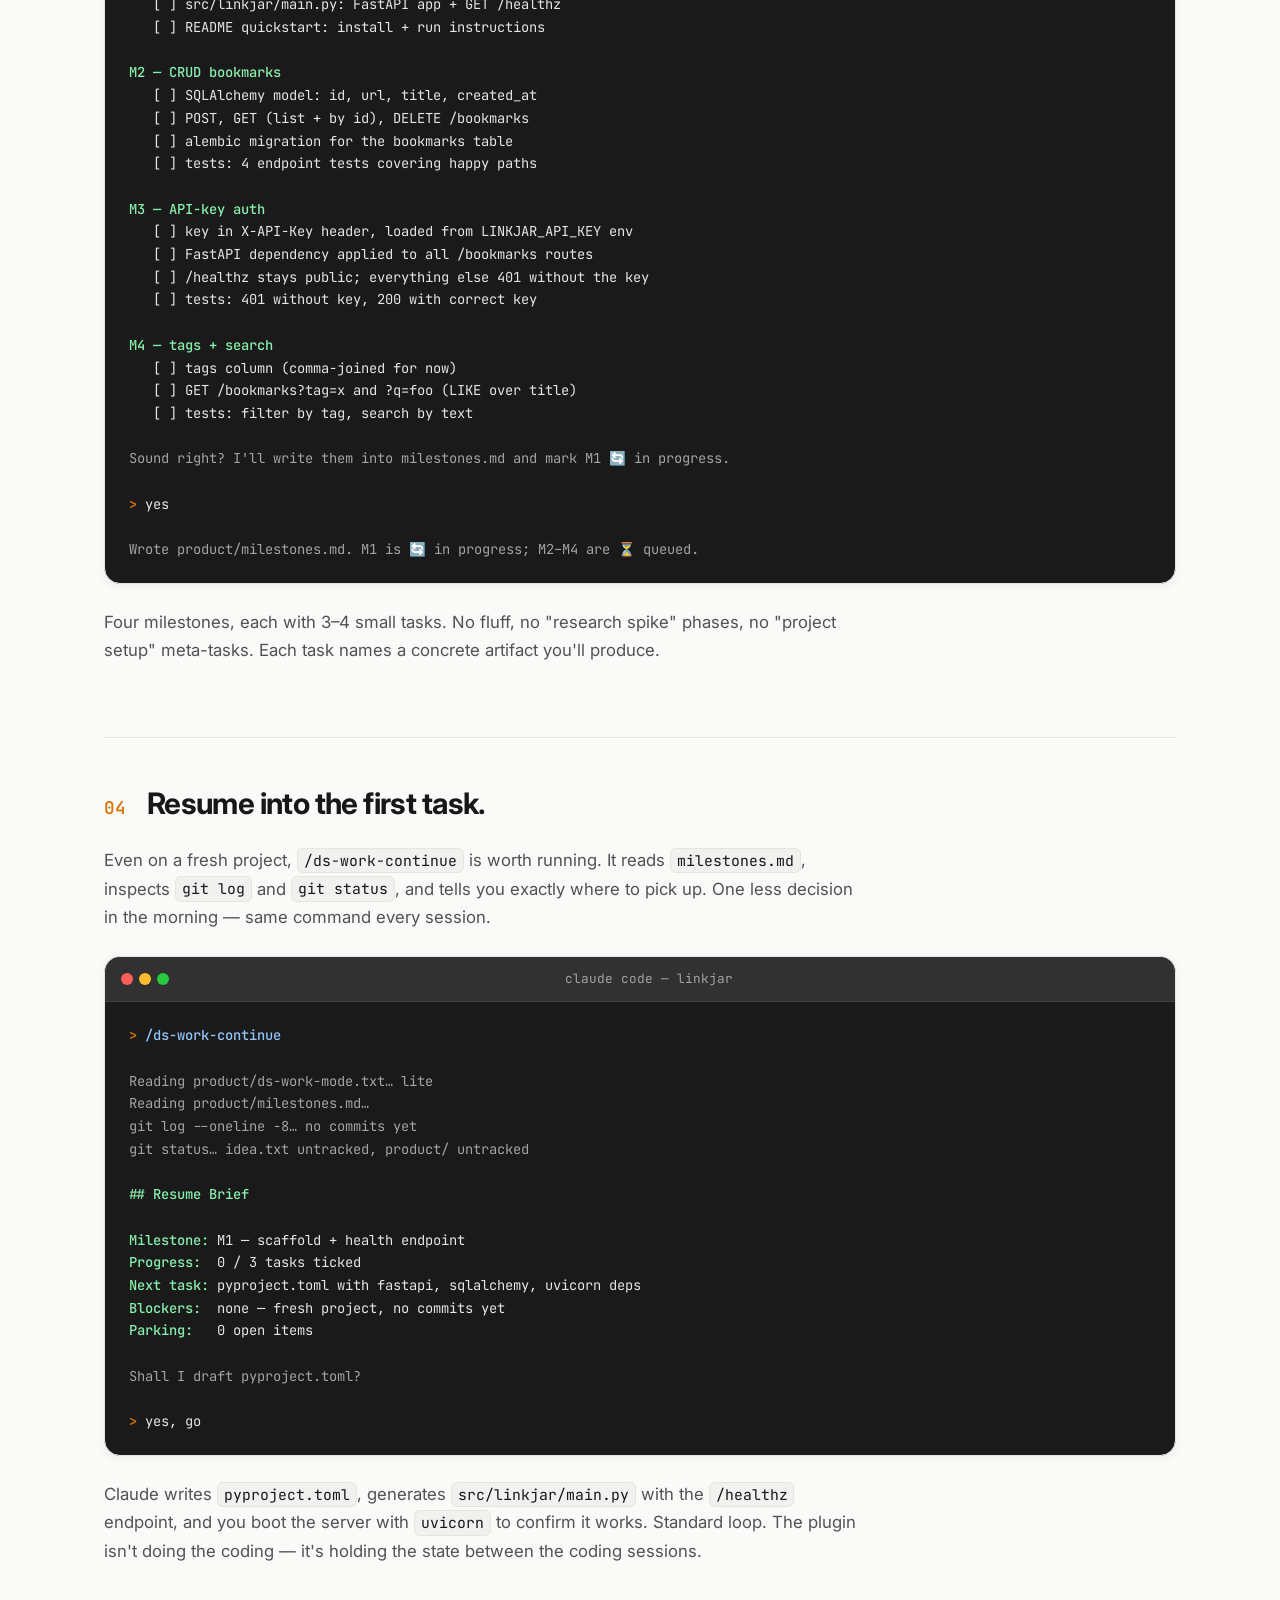
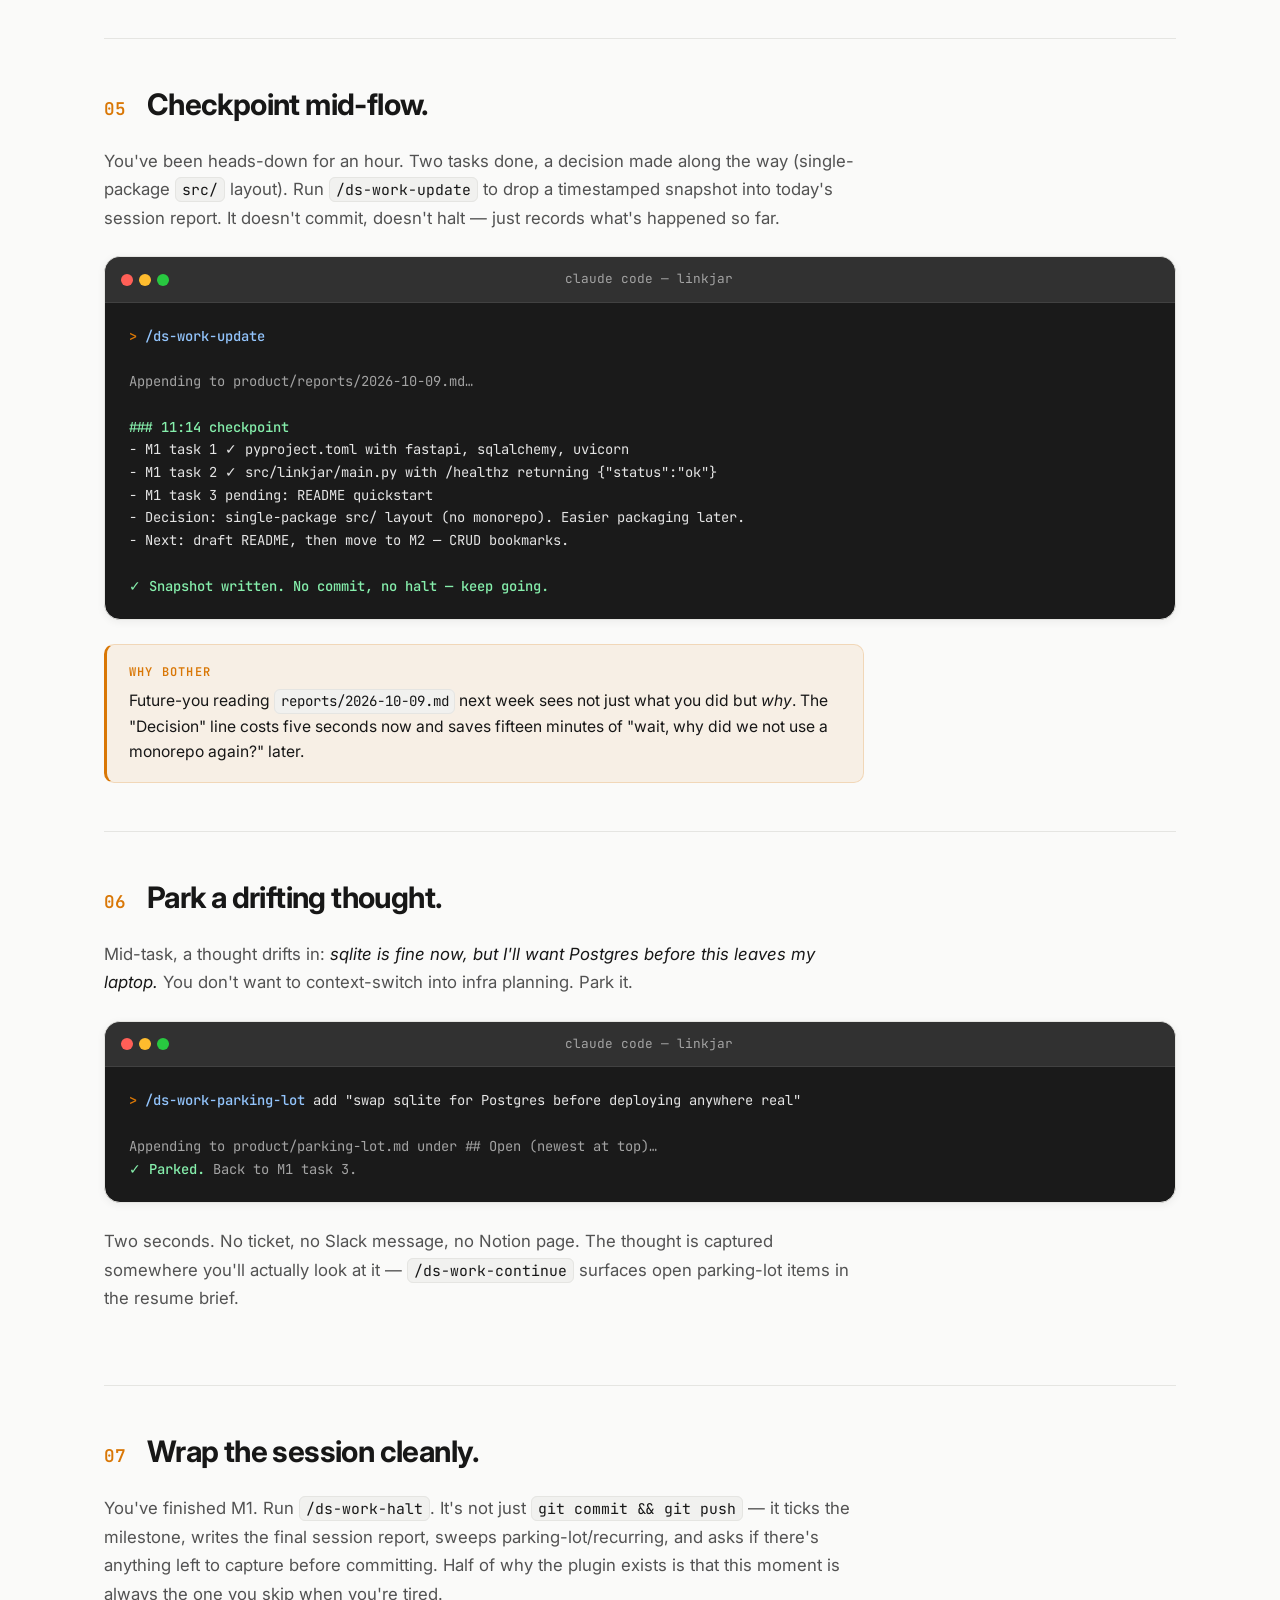
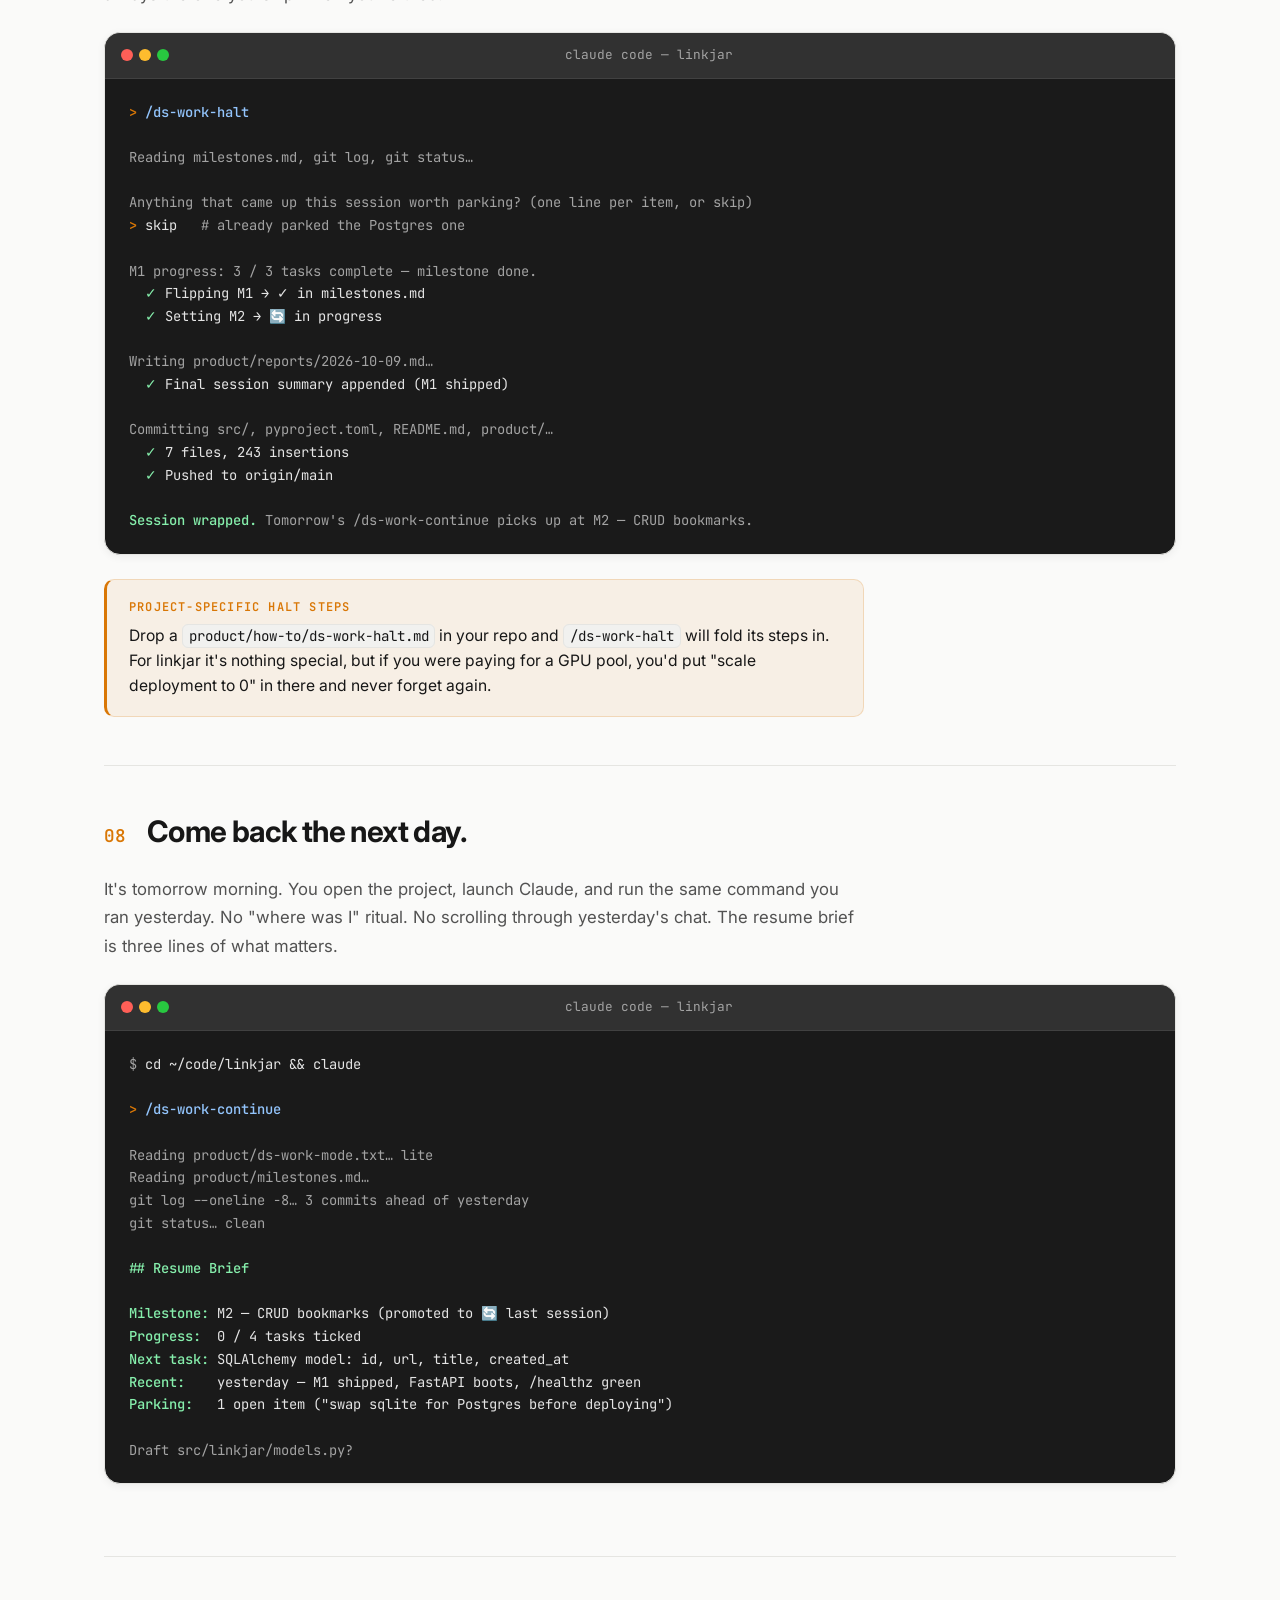
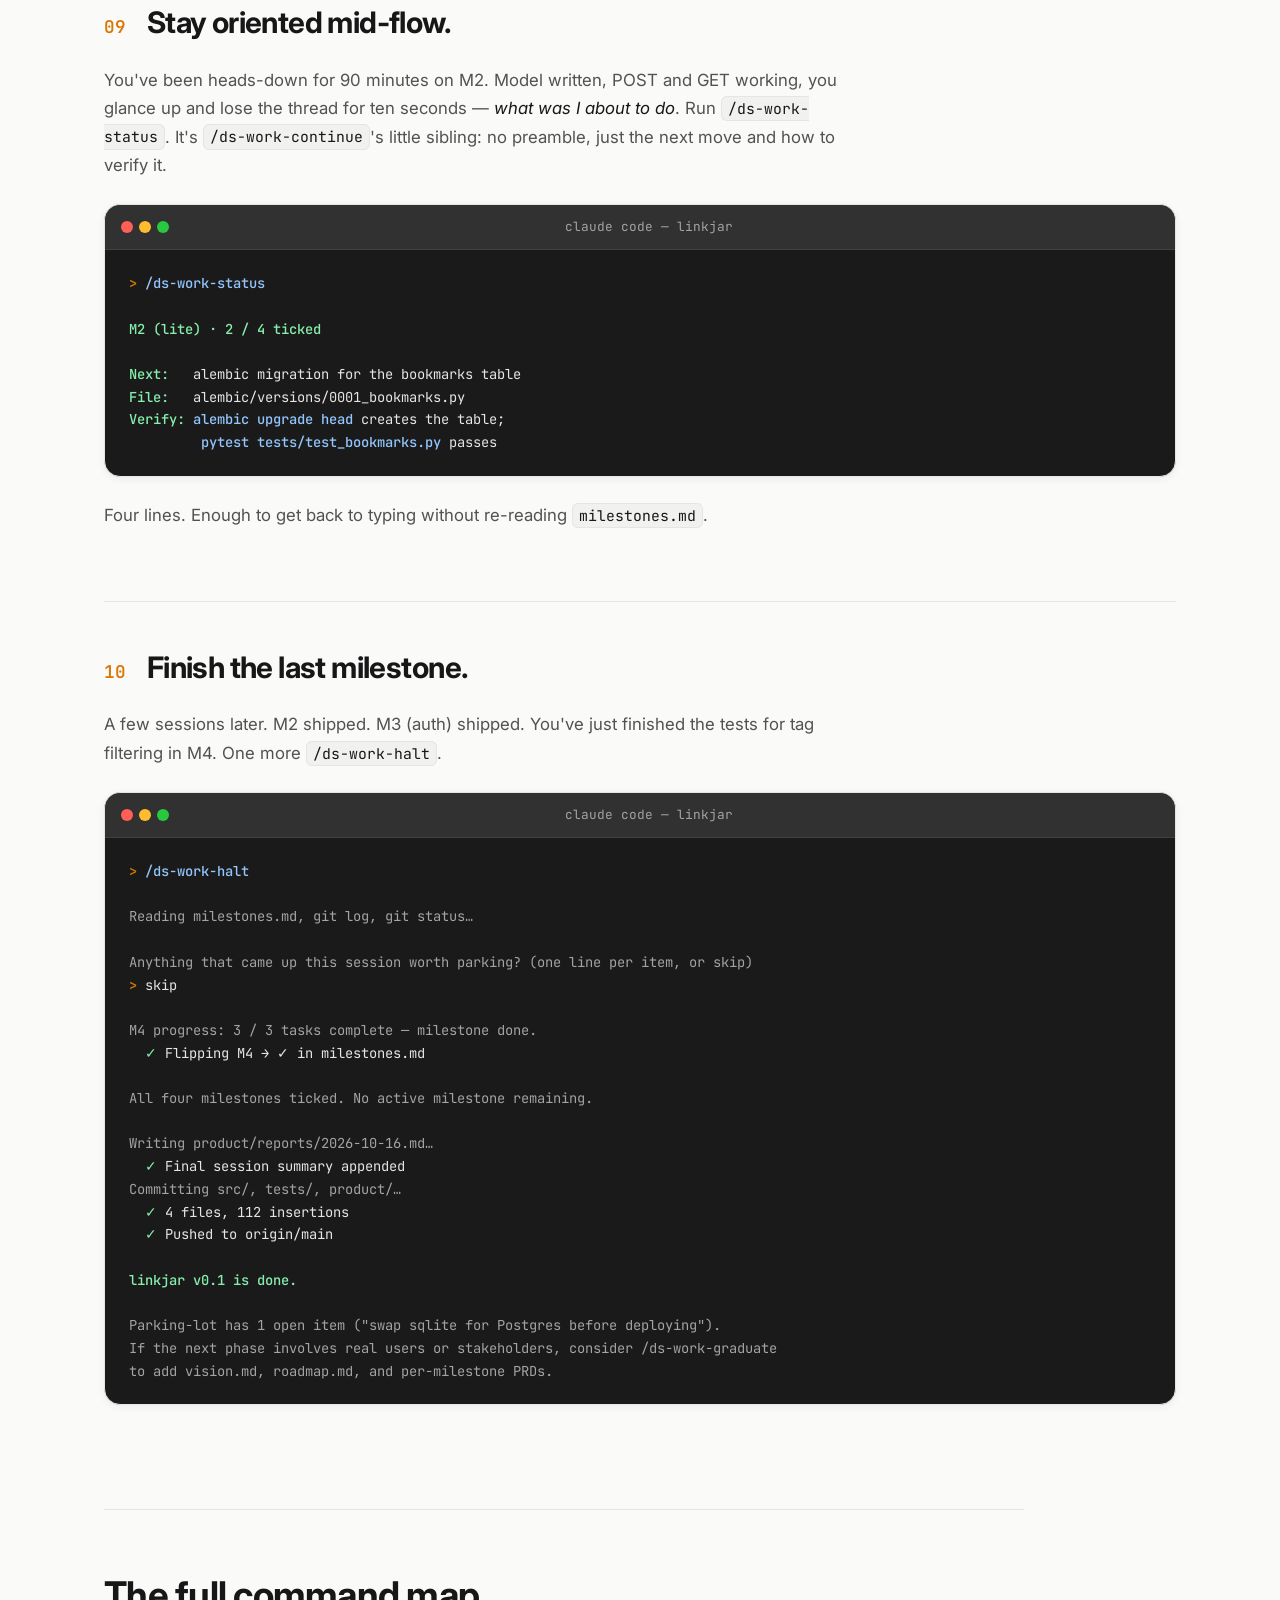
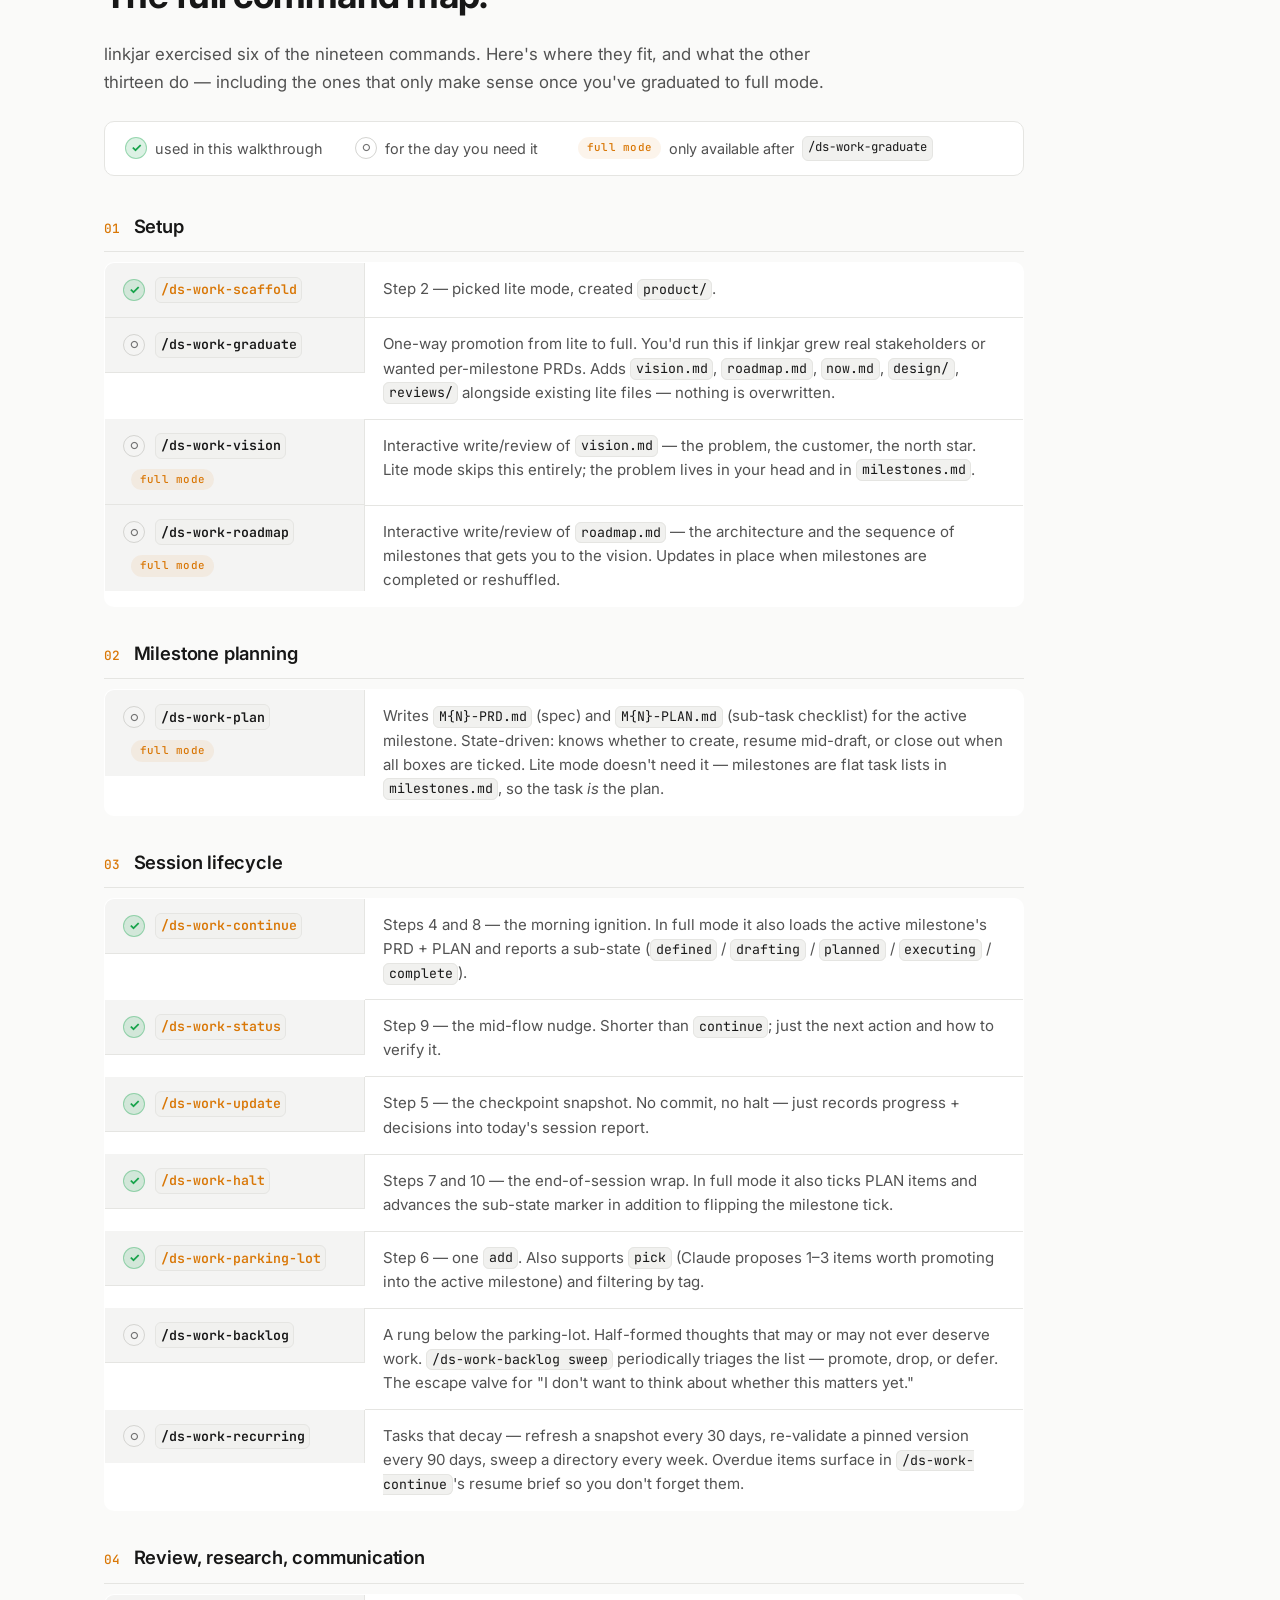
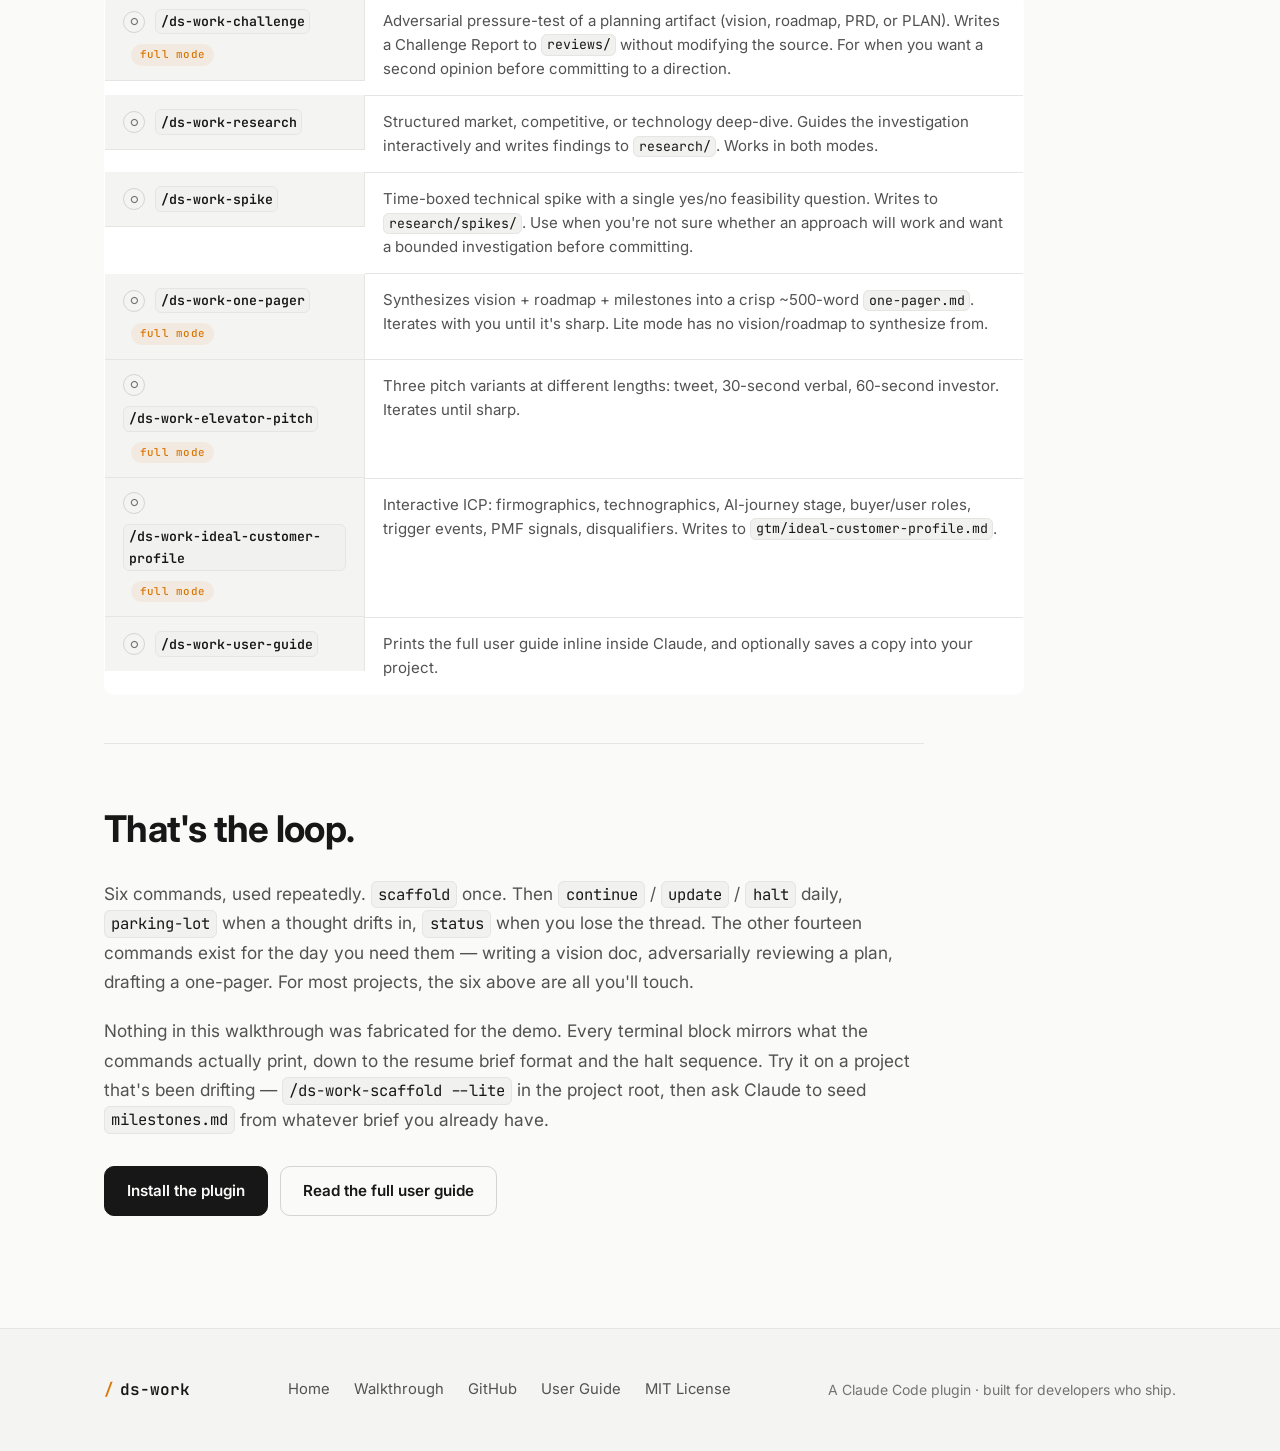
==== commit 6f842caa: "Render command map as bordered two-column tables Replaces the per-phase bulleted list with a per-pha" ====
--- a/docs/walkthrough.html
+++ b/docs/walkthrough.html
@@ -492,159 +492,174 @@
 
           <div class="walk-map-phase">
             <h3 class="walk-map-phase-title"><span class="walk-map-phase-num">01</span> Setup</h3>
-            <ul class="walk-map-list">
-              <li class="walk-map-item done">
-                <span class="walk-map-tick done">✓</span>
-                <div>
-                  <code>/ds-work-scaffold</code>
-                  <p>Step 2 — picked lite mode, created <code>product/</code>.</p>
-                </div>
-              </li>
-              <li class="walk-map-item">
-                <span class="walk-map-tick todo">○</span>
-                <div>
-                  <code>/ds-work-graduate</code>
-                  <p>One-way promotion from lite to full. You'd run this if linkjar grew real stakeholders or wanted per-milestone PRDs. Adds <code>vision.md</code>, <code>roadmap.md</code>, <code>now.md</code>, <code>design/</code>, <code>reviews/</code> alongside existing lite files — nothing is overwritten.</p>
-                </div>
-              </li>
-              <li class="walk-map-item">
-                <span class="walk-map-tick todo">○</span>
-                <div>
-                  <code>/ds-work-vision</code> <span class="walk-map-tag">full mode</span>
-                  <p>Interactive write/review of <code>vision.md</code> — the problem, the customer, the north star. Lite mode skips this entirely; the problem lives in your head and in <code>milestones.md</code>.</p>
-                </div>
-              </li>
-              <li class="walk-map-item">
-                <span class="walk-map-tick todo">○</span>
-                <div>
-                  <code>/ds-work-roadmap</code> <span class="walk-map-tag">full mode</span>
-                  <p>Interactive write/review of <code>roadmap.md</code> — the architecture and the sequence of milestones that gets you to the vision. Updates in place when milestones are completed or reshuffled.</p>
-                </div>
-              </li>
-            </ul>
+            <table class="walk-map-table">
+              <tbody>
+                <tr class="done">
+                  <td class="cmd-cell">
+                    <span class="walk-map-tick done">✓</span>
+                    <code>/ds-work-scaffold</code>
+                  </td>
+                  <td>Step 2 — picked lite mode, created <code>product/</code>.</td>
+                </tr>
+                <tr>
+                  <td class="cmd-cell">
+                    <span class="walk-map-tick todo">○</span>
+                    <code>/ds-work-graduate</code>
+                  </td>
+                  <td>One-way promotion from lite to full. You'd run this if linkjar grew real stakeholders or wanted per-milestone PRDs. Adds <code>vision.md</code>, <code>roadmap.md</code>, <code>now.md</code>, <code>design/</code>, <code>reviews/</code> alongside existing lite files — nothing is overwritten.</td>
+                </tr>
+                <tr>
+                  <td class="cmd-cell">
+                    <span class="walk-map-tick todo">○</span>
+                    <code>/ds-work-vision</code>
+                    <span class="walk-map-tag">full mode</span>
+                  </td>
+                  <td>Interactive write/review of <code>vision.md</code> — the problem, the customer, the north star. Lite mode skips this entirely; the problem lives in your head and in <code>milestones.md</code>.</td>
+                </tr>
+                <tr>
+                  <td class="cmd-cell">
+                    <span class="walk-map-tick todo">○</span>
+                    <code>/ds-work-roadmap</code>
+                    <span class="walk-map-tag">full mode</span>
+                  </td>
+                  <td>Interactive write/review of <code>roadmap.md</code> — the architecture and the sequence of milestones that gets you to the vision. Updates in place when milestones are completed or reshuffled.</td>
+                </tr>
+              </tbody>
+            </table>
           </div>
 
           <div class="walk-map-phase">
             <h3 class="walk-map-phase-title"><span class="walk-map-phase-num">02</span> Milestone planning</h3>
-            <ul class="walk-map-list">
-              <li class="walk-map-item">
-                <span class="walk-map-tick todo">○</span>
-                <div>
-                  <code>/ds-work-plan</code> <span class="walk-map-tag">full mode</span>
-                  <p>Writes <code>M{N}-PRD.md</code> (spec) and <code>M{N}-PLAN.md</code> (sub-task checklist) for the active milestone. State-driven: knows whether to create, resume mid-draft, or close out when all boxes are ticked. Lite mode doesn't need it — milestones are flat task lists in <code>milestones.md</code>, so the task <em>is</em> the plan.</p>
-                </div>
-              </li>
-            </ul>
+            <table class="walk-map-table">
+              <tbody>
+                <tr>
+                  <td class="cmd-cell">
+                    <span class="walk-map-tick todo">○</span>
+                    <code>/ds-work-plan</code>
+                    <span class="walk-map-tag">full mode</span>
+                  </td>
+                  <td>Writes <code>M{N}-PRD.md</code> (spec) and <code>M{N}-PLAN.md</code> (sub-task checklist) for the active milestone. State-driven: knows whether to create, resume mid-draft, or close out when all boxes are ticked. Lite mode doesn't need it — milestones are flat task lists in <code>milestones.md</code>, so the task <em>is</em> the plan.</td>
+                </tr>
+              </tbody>
+            </table>
           </div>
 
           <div class="walk-map-phase">
             <h3 class="walk-map-phase-title"><span class="walk-map-phase-num">03</span> Session lifecycle</h3>
-            <ul class="walk-map-list">
-              <li class="walk-map-item done">
-                <span class="walk-map-tick done">✓</span>
-                <div>
-                  <code>/ds-work-continue</code>
-                  <p>Steps 4 and 8 — the morning ignition. In full mode it also loads the active milestone's PRD + PLAN and reports a sub-state (<code>defined</code> / <code>drafting</code> / <code>planned</code> / <code>executing</code> / <code>complete</code>).</p>
-                </div>
-              </li>
-              <li class="walk-map-item done">
-                <span class="walk-map-tick done">✓</span>
-                <div>
-                  <code>/ds-work-status</code>
-                  <p>Step 9 — the mid-flow nudge. Shorter than <code>continue</code>; just the next action and how to verify it.</p>
-                </div>
-              </li>
-              <li class="walk-map-item done">
-                <span class="walk-map-tick done">✓</span>
-                <div>
-                  <code>/ds-work-update</code>
-                  <p>Step 5 — the checkpoint snapshot. No commit, no halt — just records progress + decisions into today's session report.</p>
-                </div>
-              </li>
-              <li class="walk-map-item done">
-                <span class="walk-map-tick done">✓</span>
-                <div>
-                  <code>/ds-work-halt</code>
-                  <p>Steps 7 and 10 — the end-of-session wrap. In full mode it also ticks PLAN items and advances the sub-state marker in addition to flipping the milestone tick.</p>
-                </div>
-              </li>
-              <li class="walk-map-item done">
-                <span class="walk-map-tick done">✓</span>
-                <div>
-                  <code>/ds-work-parking-lot</code>
-                  <p>Step 6 — one <code>add</code>. Also supports <code>pick</code> (Claude proposes 1–3 items worth promoting into the active milestone) and filtering by tag.</p>
-                </div>
-              </li>
-              <li class="walk-map-item">
-                <span class="walk-map-tick todo">○</span>
-                <div>
-                  <code>/ds-work-backlog</code>
-                  <p>A rung below the parking-lot. Half-formed thoughts that may or may not ever deserve work. <code>/ds-work-backlog sweep</code> periodically triages the list — promote, drop, or defer. The escape valve for "I don't want to think about whether this matters yet."</p>
-                </div>
-              </li>
-              <li class="walk-map-item">
-                <span class="walk-map-tick todo">○</span>
-                <div>
-                  <code>/ds-work-recurring</code>
-                  <p>Tasks that decay — refresh a snapshot every 30 days, re-validate a pinned version every 90 days, sweep a directory every week. Overdue items surface in <code>/ds-work-continue</code>'s resume brief so you don't forget them.</p>
-                </div>
-              </li>
-            </ul>
+            <table class="walk-map-table">
+              <tbody>
+                <tr class="done">
+                  <td class="cmd-cell">
+                    <span class="walk-map-tick done">✓</span>
+                    <code>/ds-work-continue</code>
+                  </td>
+                  <td>Steps 4 and 8 — the morning ignition. In full mode it also loads the active milestone's PRD + PLAN and reports a sub-state (<code>defined</code> / <code>drafting</code> / <code>planned</code> / <code>executing</code> / <code>complete</code>).</td>
+                </tr>
+                <tr class="done">
+                  <td class="cmd-cell">
+                    <span class="walk-map-tick done">✓</span>
+                    <code>/ds-work-status</code>
+                  </td>
+                  <td>Step 9 — the mid-flow nudge. Shorter than <code>continue</code>; just the next action and how to verify it.</td>
+                </tr>
+                <tr class="done">
+                  <td class="cmd-cell">
+                    <span class="walk-map-tick done">✓</span>
+                    <code>/ds-work-update</code>
+                  </td>
+                  <td>Step 5 — the checkpoint snapshot. No commit, no halt — just records progress + decisions into today's session report.</td>
+                </tr>
+                <tr class="done">
+                  <td class="cmd-cell">
+                    <span class="walk-map-tick done">✓</span>
+                    <code>/ds-work-halt</code>
+                  </td>
+                  <td>Steps 7 and 10 — the end-of-session wrap. In full mode it also ticks PLAN items and advances the sub-state marker in addition to flipping the milestone tick.</td>
+                </tr>
+                <tr class="done">
+                  <td class="cmd-cell">
+                    <span class="walk-map-tick done">✓</span>
+                    <code>/ds-work-parking-lot</code>
+                  </td>
+                  <td>Step 6 — one <code>add</code>. Also supports <code>pick</code> (Claude proposes 1–3 items worth promoting into the active milestone) and filtering by tag.</td>
+                </tr>
+                <tr>
+                  <td class="cmd-cell">
+                    <span class="walk-map-tick todo">○</span>
+                    <code>/ds-work-backlog</code>
+                  </td>
+                  <td>A rung below the parking-lot. Half-formed thoughts that may or may not ever deserve work. <code>/ds-work-backlog sweep</code> periodically triages the list — promote, drop, or defer. The escape valve for "I don't want to think about whether this matters yet."</td>
+                </tr>
+                <tr>
+                  <td class="cmd-cell">
+                    <span class="walk-map-tick todo">○</span>
+                    <code>/ds-work-recurring</code>
+                  </td>
+                  <td>Tasks that decay — refresh a snapshot every 30 days, re-validate a pinned version every 90 days, sweep a directory every week. Overdue items surface in <code>/ds-work-continue</code>'s resume brief so you don't forget them.</td>
+                </tr>
+              </tbody>
+            </table>
           </div>
 
           <div class="walk-map-phase">
             <h3 class="walk-map-phase-title"><span class="walk-map-phase-num">04</span> Review, research, communication</h3>
-            <ul class="walk-map-list">
-              <li class="walk-map-item">
-                <span class="walk-map-tick todo">○</span>
-                <div>
-                  <code>/ds-work-challenge</code> <span class="walk-map-tag">full mode</span>
-                  <p>Adversarial pressure-test of a planning artifact (vision, roadmap, PRD, or PLAN). Writes a Challenge Report to <code>reviews/</code> without modifying the source. For when you want a second opinion before committing to a direction.</p>
-                </div>
-              </li>
-              <li class="walk-map-item">
-                <span class="walk-map-tick todo">○</span>
-                <div>
-                  <code>/ds-work-research</code>
-                  <p>Structured market, competitive, or technology deep-dive. Guides the investigation interactively and writes findings to <code>research/</code>. Works in both modes.</p>
-                </div>
-              </li>
-              <li class="walk-map-item">
-                <span class="walk-map-tick todo">○</span>
-                <div>
-                  <code>/ds-work-spike</code>
-                  <p>Time-boxed technical spike with a single yes/no feasibility question. Writes to <code>research/spikes/</code>. Use when you're not sure whether an approach will work and want a bounded investigation before committing.</p>
-                </div>
-              </li>
-              <li class="walk-map-item">
-                <span class="walk-map-tick todo">○</span>
-                <div>
-                  <code>/ds-work-one-pager</code> <span class="walk-map-tag">full mode</span>
-                  <p>Synthesizes vision + roadmap + milestones into a crisp ~500-word <code>one-pager.md</code>. Iterates with you until it's sharp. Lite mode has no vision/roadmap to synthesize from.</p>
-                </div>
-              </li>
-              <li class="walk-map-item">
-                <span class="walk-map-tick todo">○</span>
-                <div>
-                  <code>/ds-work-elevator-pitch</code> <span class="walk-map-tag">full mode</span>
-                  <p>Three pitch variants at different lengths: tweet, 30-second verbal, 60-second investor. Iterates until sharp.</p>
-                </div>
-              </li>
-              <li class="walk-map-item">
-                <span class="walk-map-tick todo">○</span>
-                <div>
-                  <code>/ds-work-ideal-customer-profile</code> <span class="walk-map-tag">full mode</span>
-                  <p>Interactive ICP: firmographics, technographics, AI-journey stage, buyer/user roles, trigger events, PMF signals, disqualifiers. Writes to <code>gtm/ideal-customer-profile.md</code>.</p>
-                </div>
-              </li>
-              <li class="walk-map-item">
-                <span class="walk-map-tick todo">○</span>
-                <div>
-                  <code>/ds-work-user-guide</code>
-                  <p>Prints the full user guide inline inside Claude, and optionally saves a copy into your project.</p>
-                </div>
-              </li>
-            </ul>
+            <table class="walk-map-table">
+              <tbody>
+                <tr>
+                  <td class="cmd-cell">
+                    <span class="walk-map-tick todo">○</span>
+                    <code>/ds-work-challenge</code>
+                    <span class="walk-map-tag">full mode</span>
+                  </td>
+                  <td>Adversarial pressure-test of a planning artifact (vision, roadmap, PRD, or PLAN). Writes a Challenge Report to <code>reviews/</code> without modifying the source. For when you want a second opinion before committing to a direction.</td>
+                </tr>
+                <tr>
+                  <td class="cmd-cell">
+                    <span class="walk-map-tick todo">○</span>
+                    <code>/ds-work-research</code>
+                  </td>
+                  <td>Structured market, competitive, or technology deep-dive. Guides the investigation interactively and writes findings to <code>research/</code>. Works in both modes.</td>
+                </tr>
+                <tr>
+                  <td class="cmd-cell">
+                    <span class="walk-map-tick todo">○</span>
+                    <code>/ds-work-spike</code>
+                  </td>
+                  <td>Time-boxed technical spike with a single yes/no feasibility question. Writes to <code>research/spikes/</code>. Use when you're not sure whether an approach will work and want a bounded investigation before committing.</td>
+                </tr>
+                <tr>
+                  <td class="cmd-cell">
+                    <span class="walk-map-tick todo">○</span>
+                    <code>/ds-work-one-pager</code>
+                    <span class="walk-map-tag">full mode</span>
+                  </td>
+                  <td>Synthesizes vision + roadmap + milestones into a crisp ~500-word <code>one-pager.md</code>. Iterates with you until it's sharp. Lite mode has no vision/roadmap to synthesize from.</td>
+                </tr>
+                <tr>
+                  <td class="cmd-cell">
+                    <span class="walk-map-tick todo">○</span>
+                    <code>/ds-work-elevator-pitch</code>
+                    <span class="walk-map-tag">full mode</span>
+                  </td>
+                  <td>Three pitch variants at different lengths: tweet, 30-second verbal, 60-second investor. Iterates until sharp.</td>
+                </tr>
+                <tr>
+                  <td class="cmd-cell">
+                    <span class="walk-map-tick todo">○</span>
+                    <code>/ds-work-ideal-customer-profile</code>
+                    <span class="walk-map-tag">full mode</span>
+                  </td>
+                  <td>Interactive ICP: firmographics, technographics, AI-journey stage, buyer/user roles, trigger events, PMF signals, disqualifiers. Writes to <code>gtm/ideal-customer-profile.md</code>.</td>
+                </tr>
+                <tr>
+                  <td class="cmd-cell">
+                    <span class="walk-map-tick todo">○</span>
+                    <code>/ds-work-user-guide</code>
+                  </td>
+                  <td>Prints the full user guide inline inside Claude, and optionally saves a copy into your project.</td>
+                </tr>
+              </tbody>
+            </table>
           </div>
         </section>
 
--- a/docs/styles.css
+++ b/docs/styles.css
@@ -1062,28 +1062,52 @@
   font-weight: 500;
 }
 
-.walk-map-list {
-  list-style: none;
-  padding: 0;
-  margin: 0;
-}
-
-.walk-map-item {
-  display: grid;
-  grid-template-columns: 28px 1fr;
-  gap: 14px;
-  padding: 16px 0;
-  border-bottom: 1px dashed var(--border);
-  align-items: start;
-}
-
-.walk-map-item:last-child { border-bottom: none; }
-
-.walk-map-item > div { min-width: 0; }
-
-.walk-map-item > div > code {
-  font-family: var(--font-mono);
-  font-size: 0.92rem;
+.walk-map-table {
+  width: 100%;
+  border-collapse: collapse;
+  background: var(--bg-elevated);
+  border: 1px solid var(--border-strong);
+  border-radius: var(--radius-md);
+  overflow: hidden;
+}
+
+.walk-map-table td {
+  padding: 14px 18px;
+  border-bottom: 1px solid var(--border);
+  vertical-align: top;
+  font-size: 0.94rem;
+  color: var(--text-muted);
+  line-height: 1.6;
+}
+
+.walk-map-table tr:last-child td {
+  border-bottom: none;
+}
+
+.walk-map-table td:first-child {
+  border-right: 1px solid var(--border);
+  width: 260px;
+  background: var(--bg-alt);
+}
+
+.walk-map-table td code {
+  font-size: 0.88em;
+  background: var(--bg-code);
+  padding: 0.1em 0.35em;
+  border: 1px solid var(--border);
+  color: var(--text);
+}
+
+.cmd-cell {
+  display: flex;
+  align-items: center;
+  flex-wrap: wrap;
+  gap: 10px;
+}
+
+.cmd-cell > code {
+  font-family: var(--font-mono);
+  font-size: 0.9rem;
   color: var(--text);
   background: transparent;
   border: none;
@@ -1091,17 +1115,8 @@
   font-weight: 600;
 }
 
-.walk-map-item.done > div > code { color: var(--accent); }
-
-.walk-map-item p {
-  margin: 6px 0 0;
-  color: var(--text-muted);
-  font-size: 0.94rem;
-  line-height: 1.6;
-}
-
-.walk-map-item p code {
-  font-size: 0.88em;
+.walk-map-table tr.done .cmd-cell > code {
+  color: var(--accent);
 }
 
 .walk-map-tick {
@@ -1114,7 +1129,6 @@
   font-size: 0.78rem;
   font-weight: 700;
   flex-shrink: 0;
-  margin-top: 2px;
 }
 
 .walk-map-tick.done {
@@ -1221,6 +1235,7 @@
   }
 
   .walk-map { padding: 40px 0 16px; }
-  .walk-map-item { padding: 14px 0; }
   .walk-map-legend { gap: 10px 20px; padding: 12px 16px; font-size: 0.85rem; }
-}
+  .walk-map-table td { padding: 12px 14px; font-size: 0.9rem; }
+  .walk-map-table td:first-child { width: 180px; }
+}
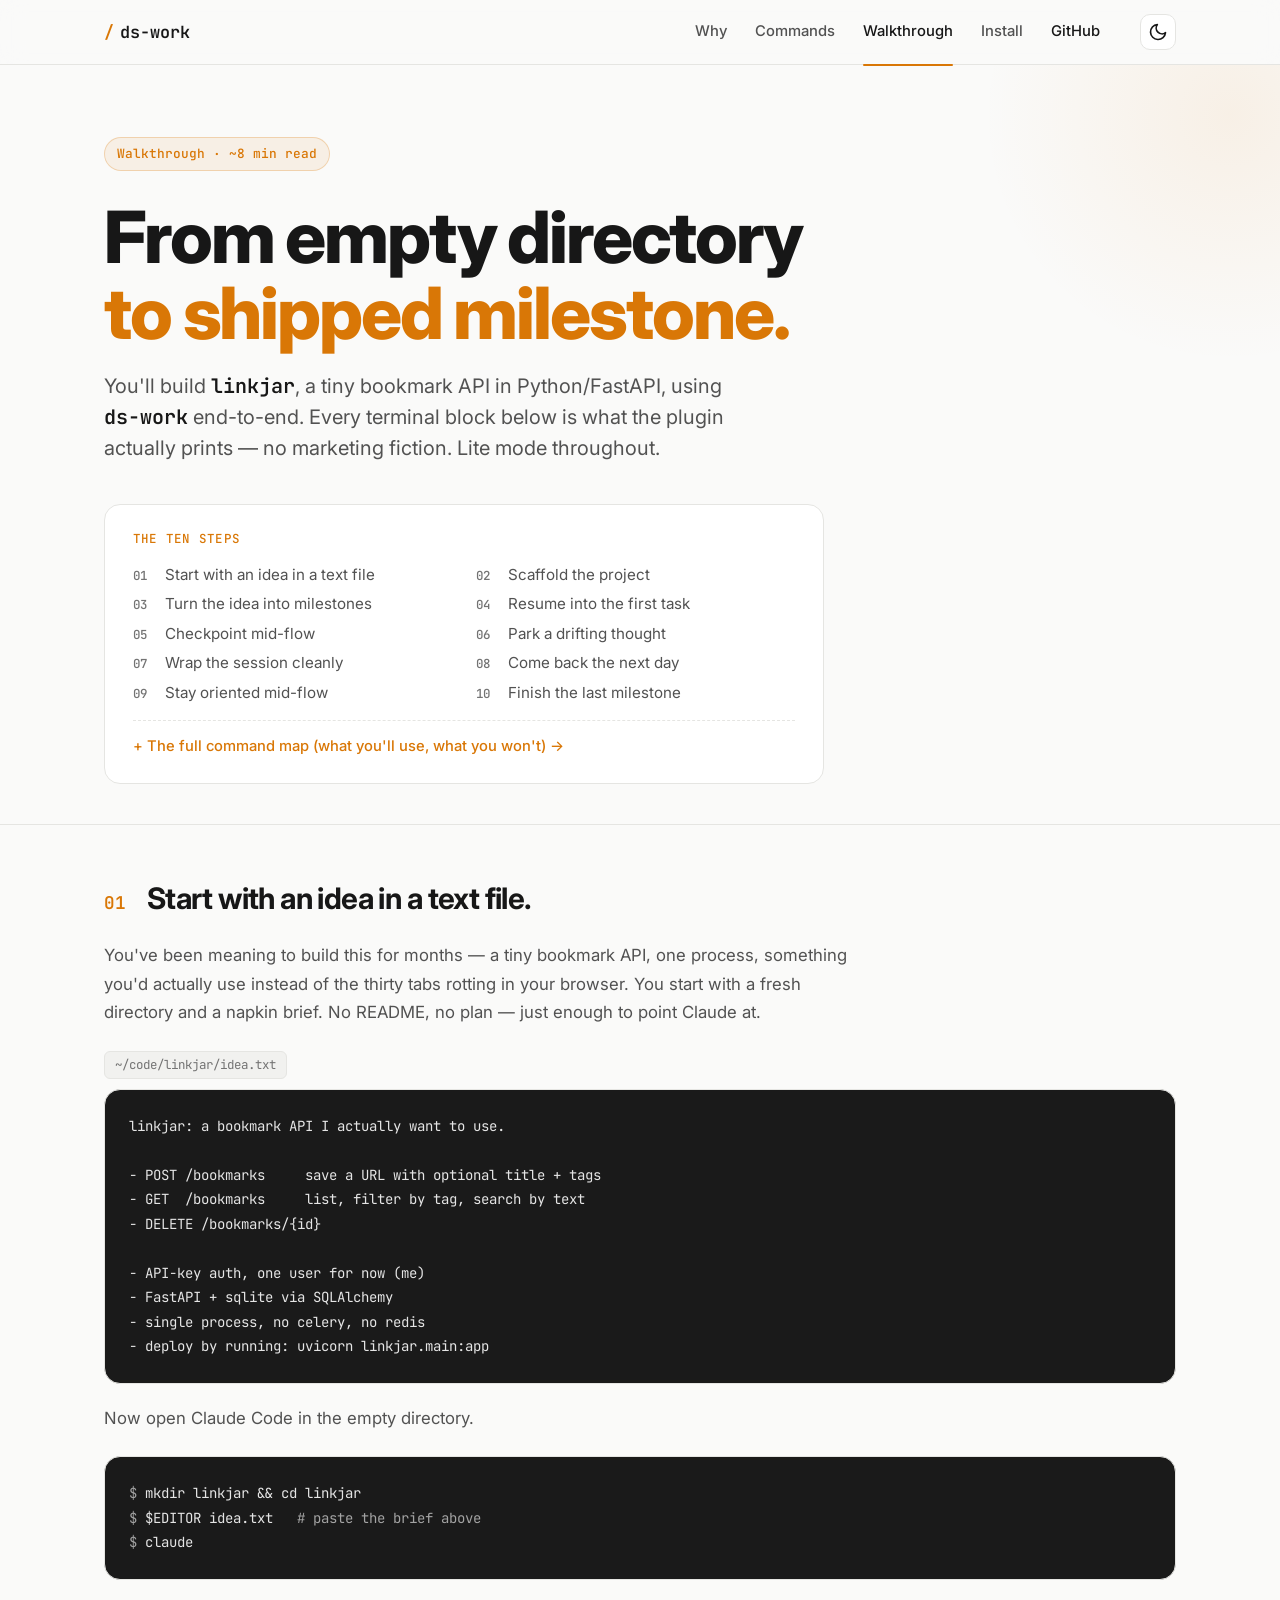
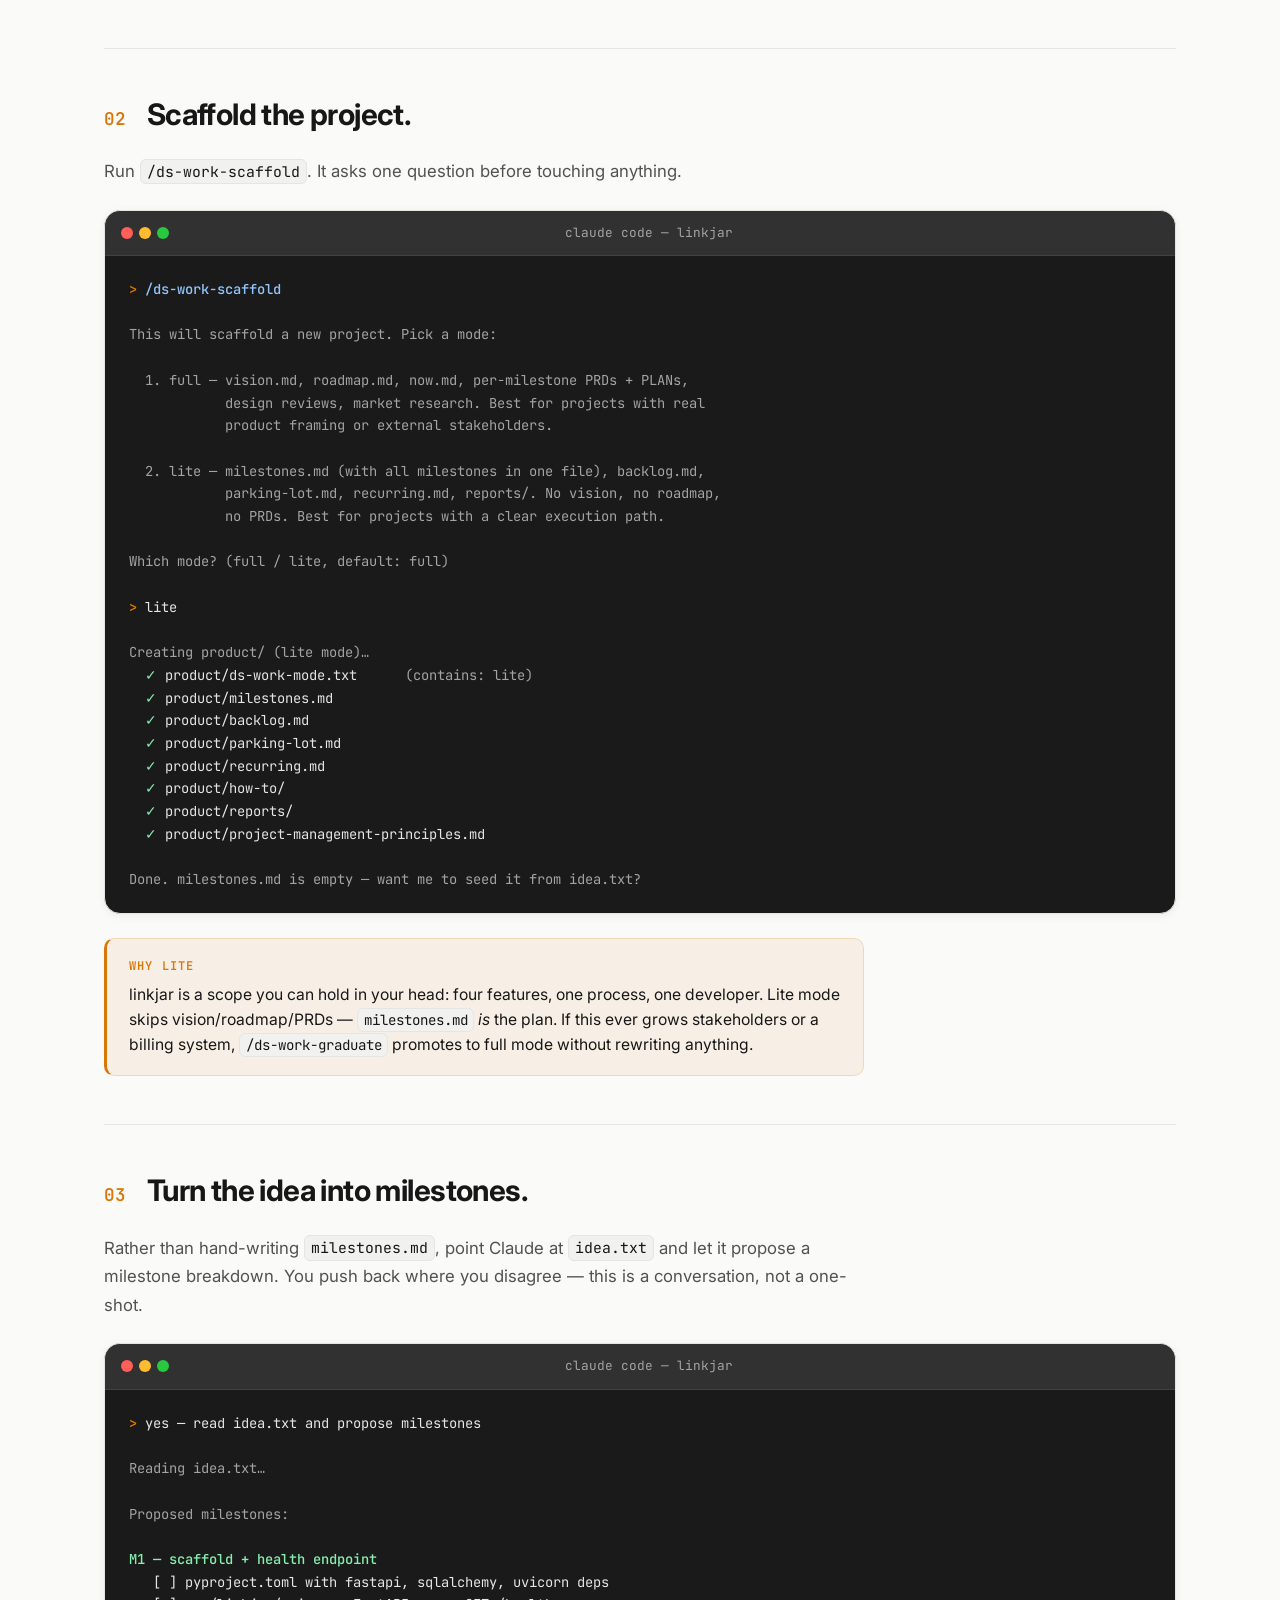
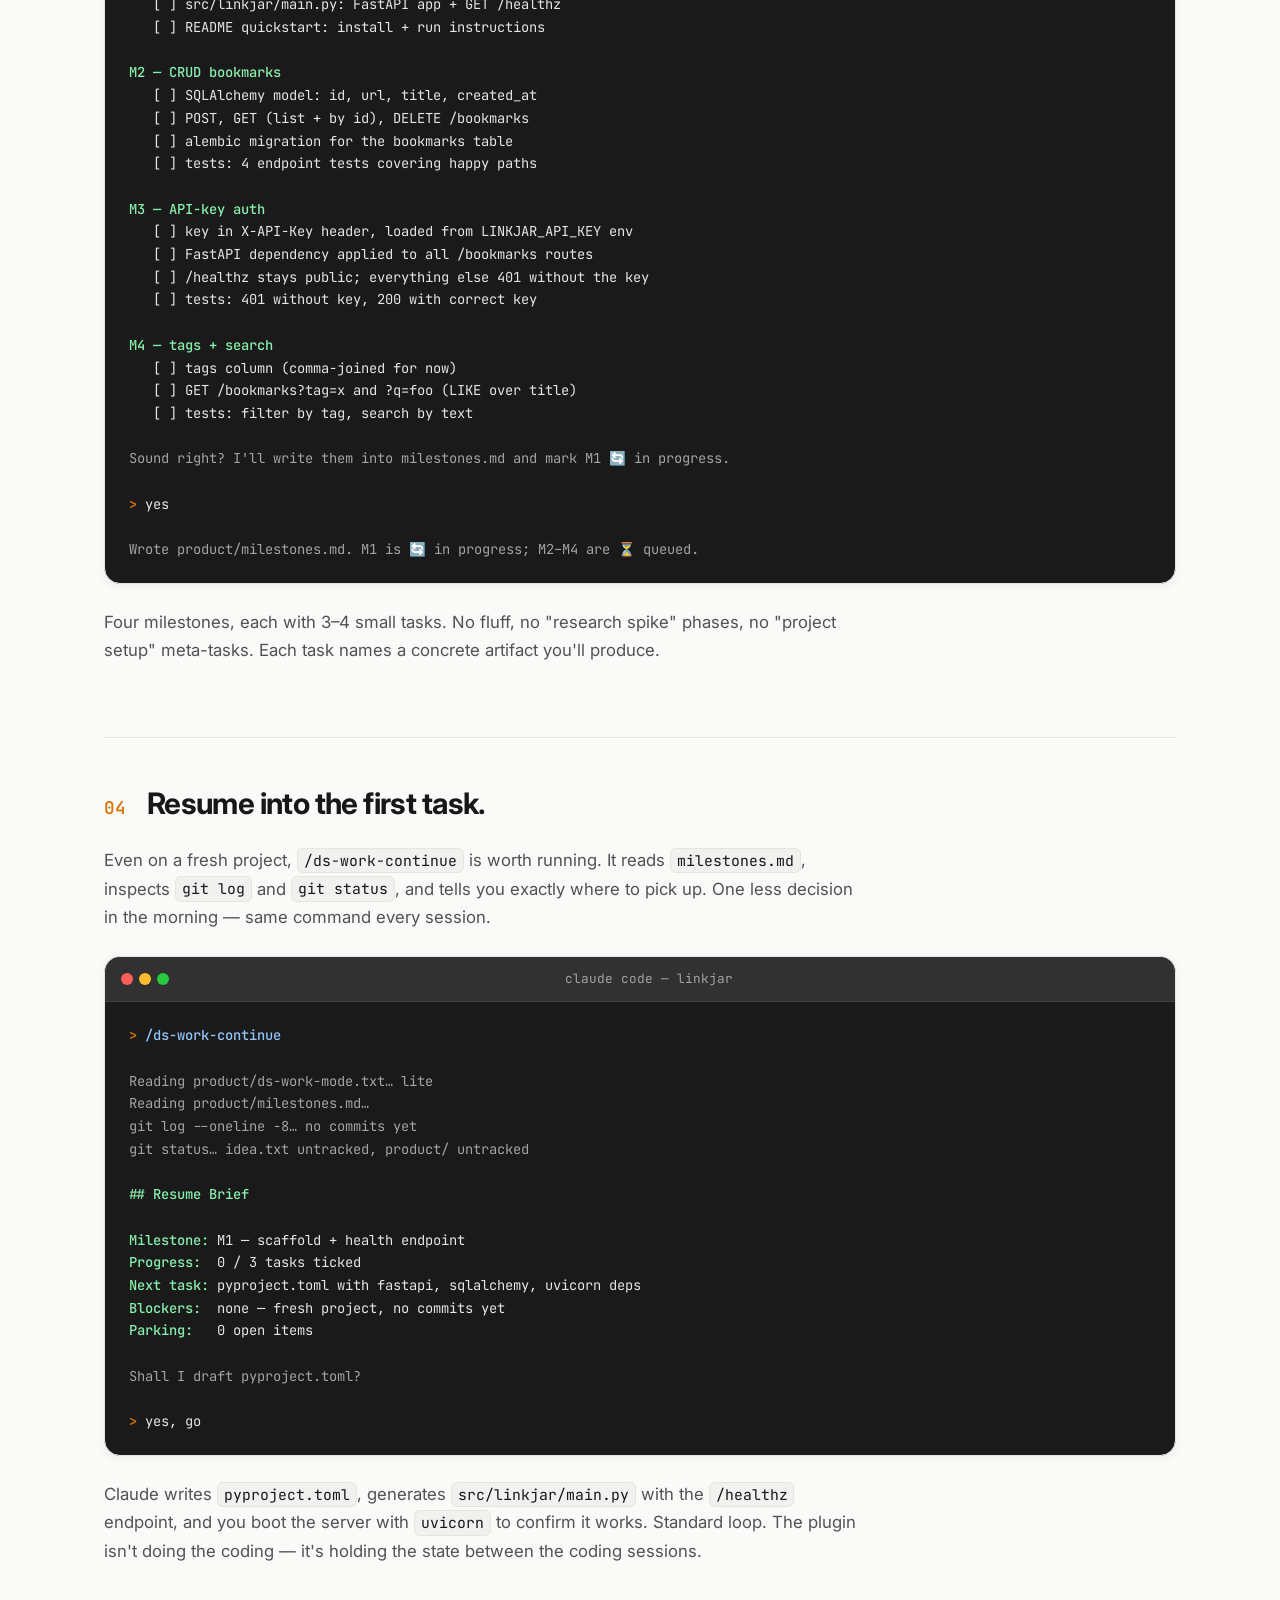
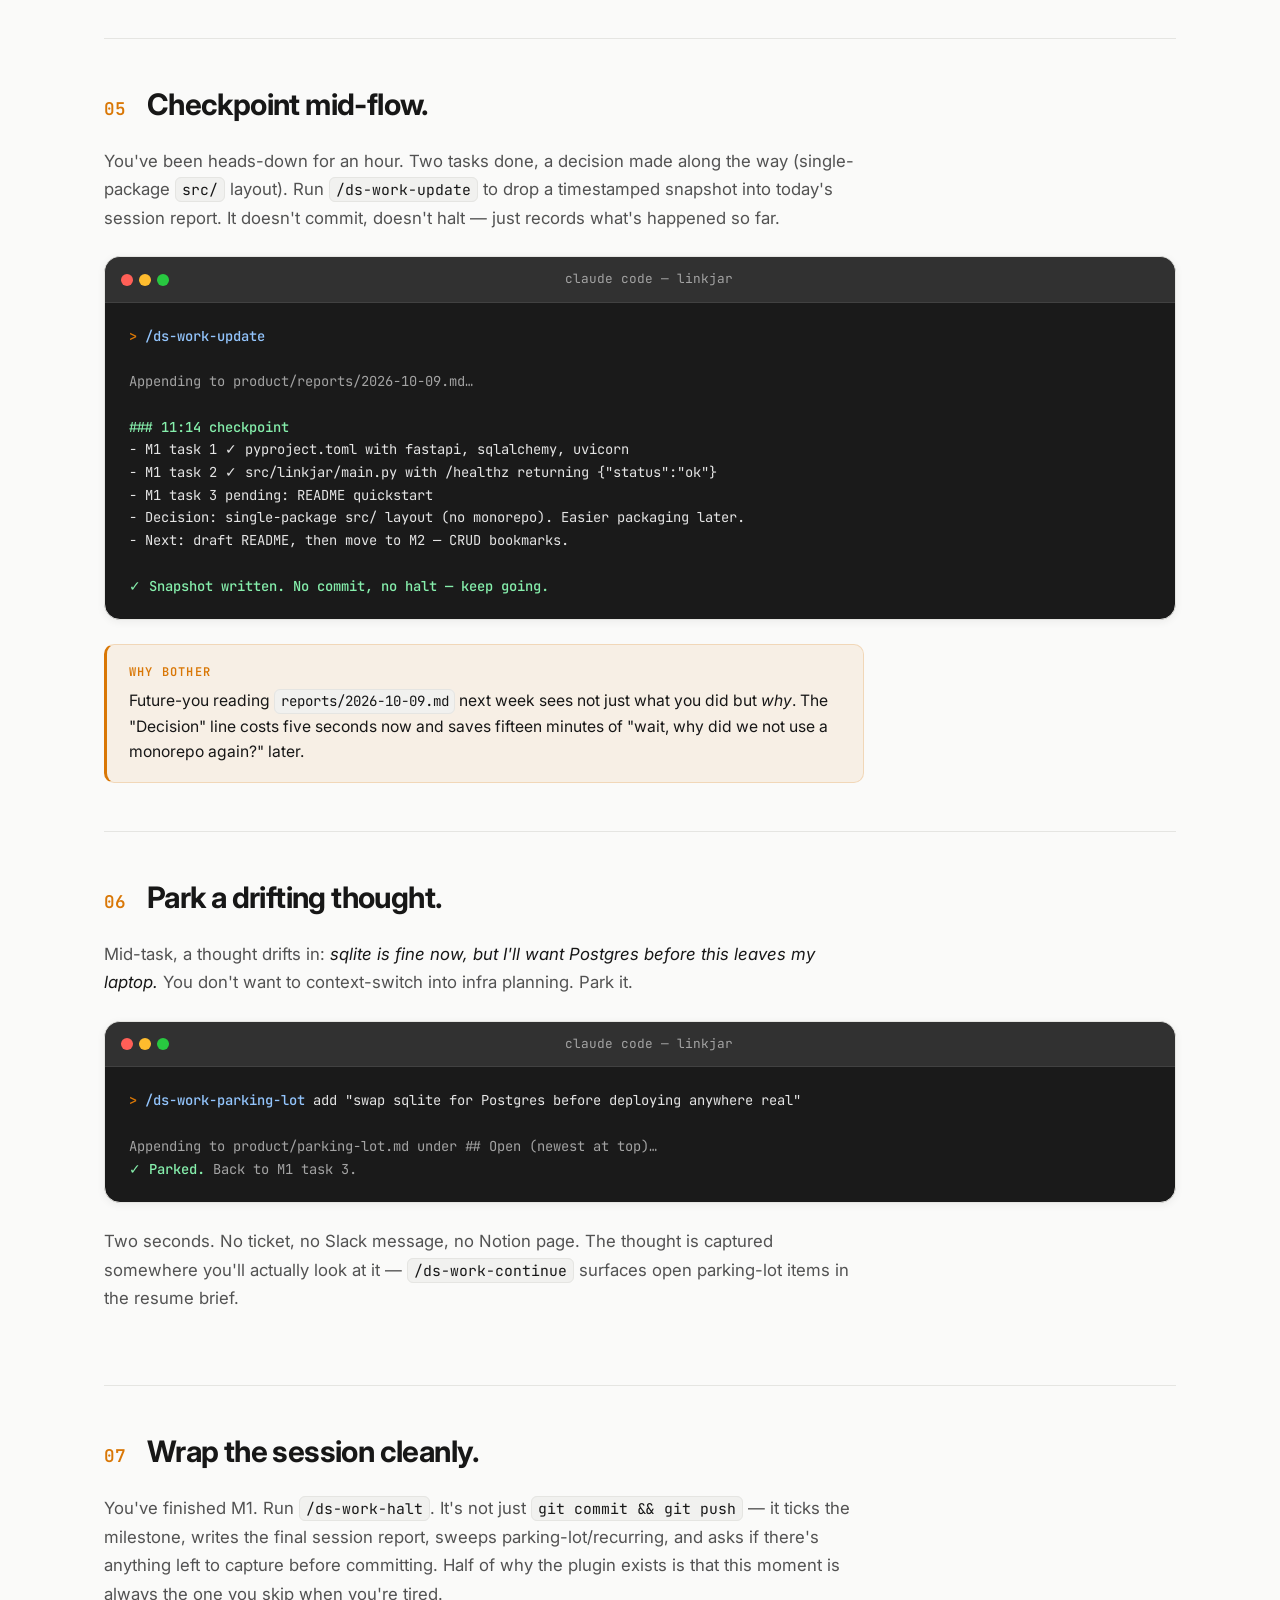
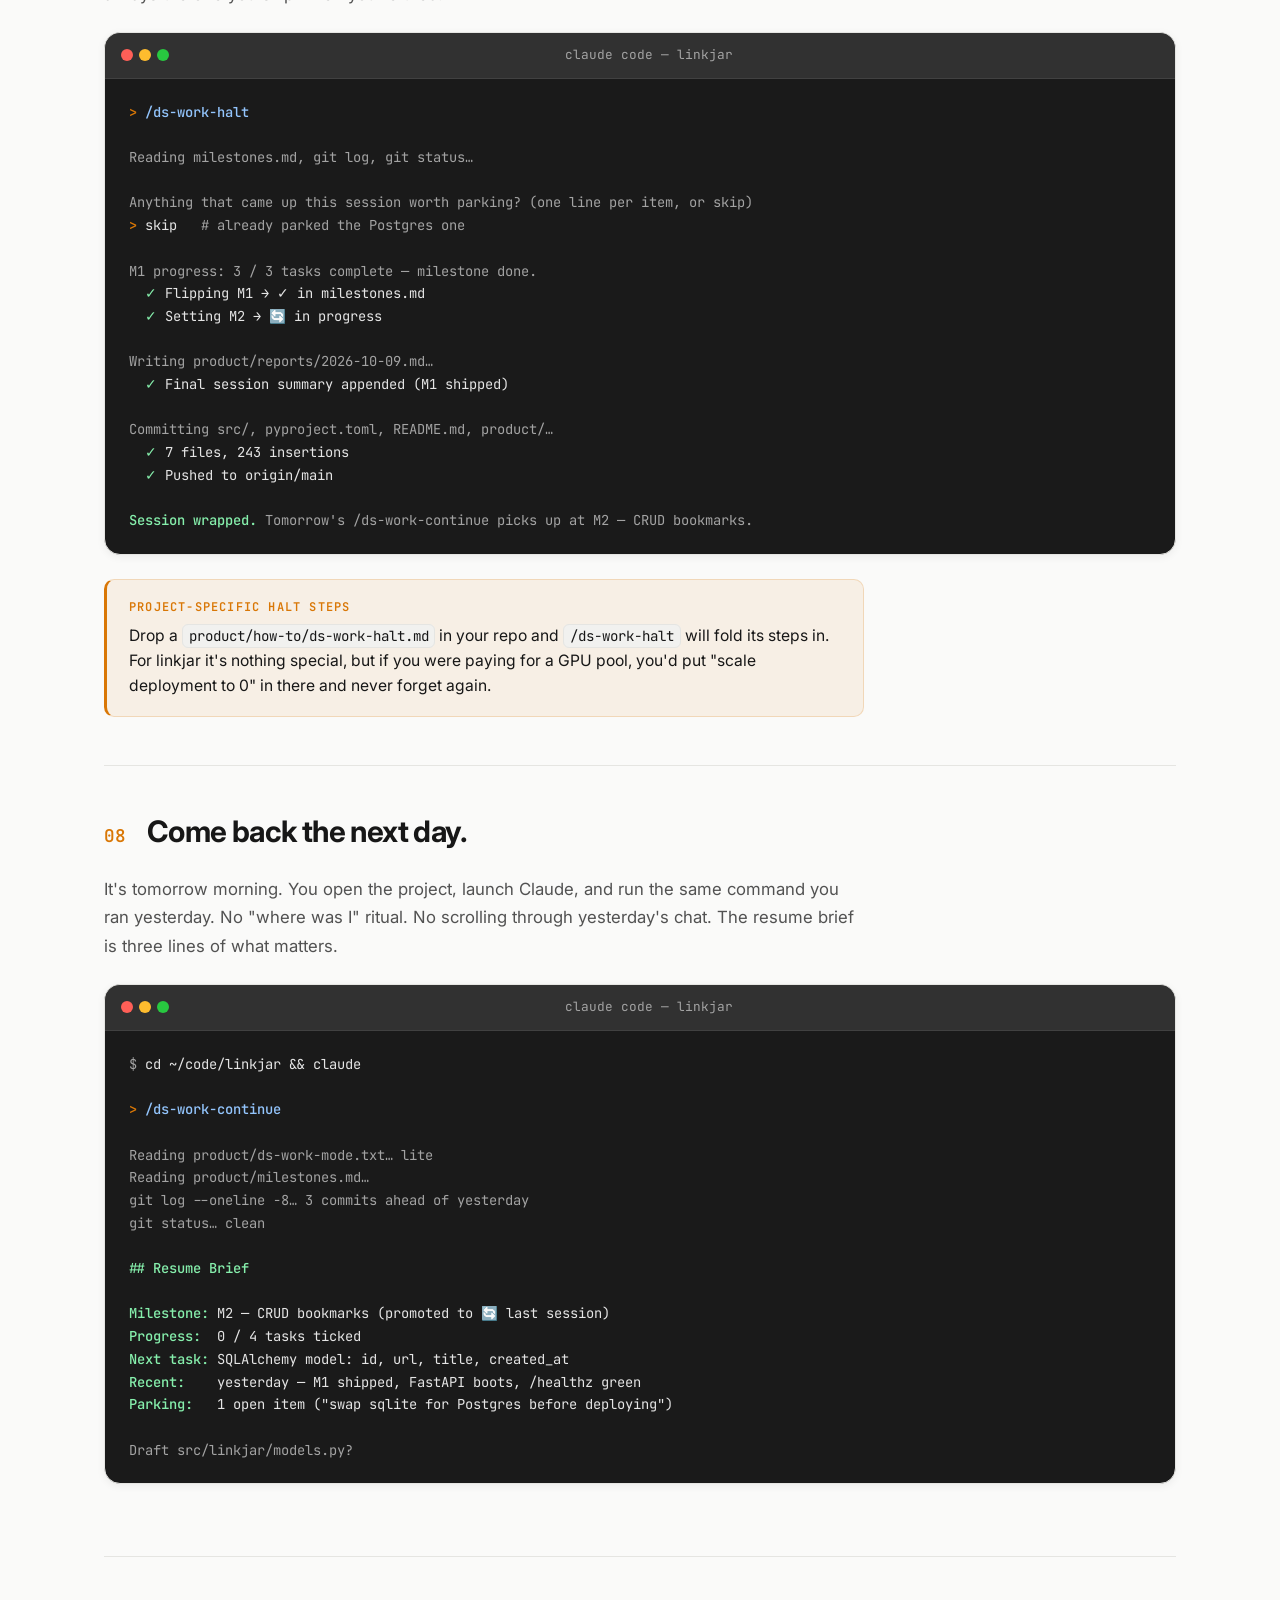
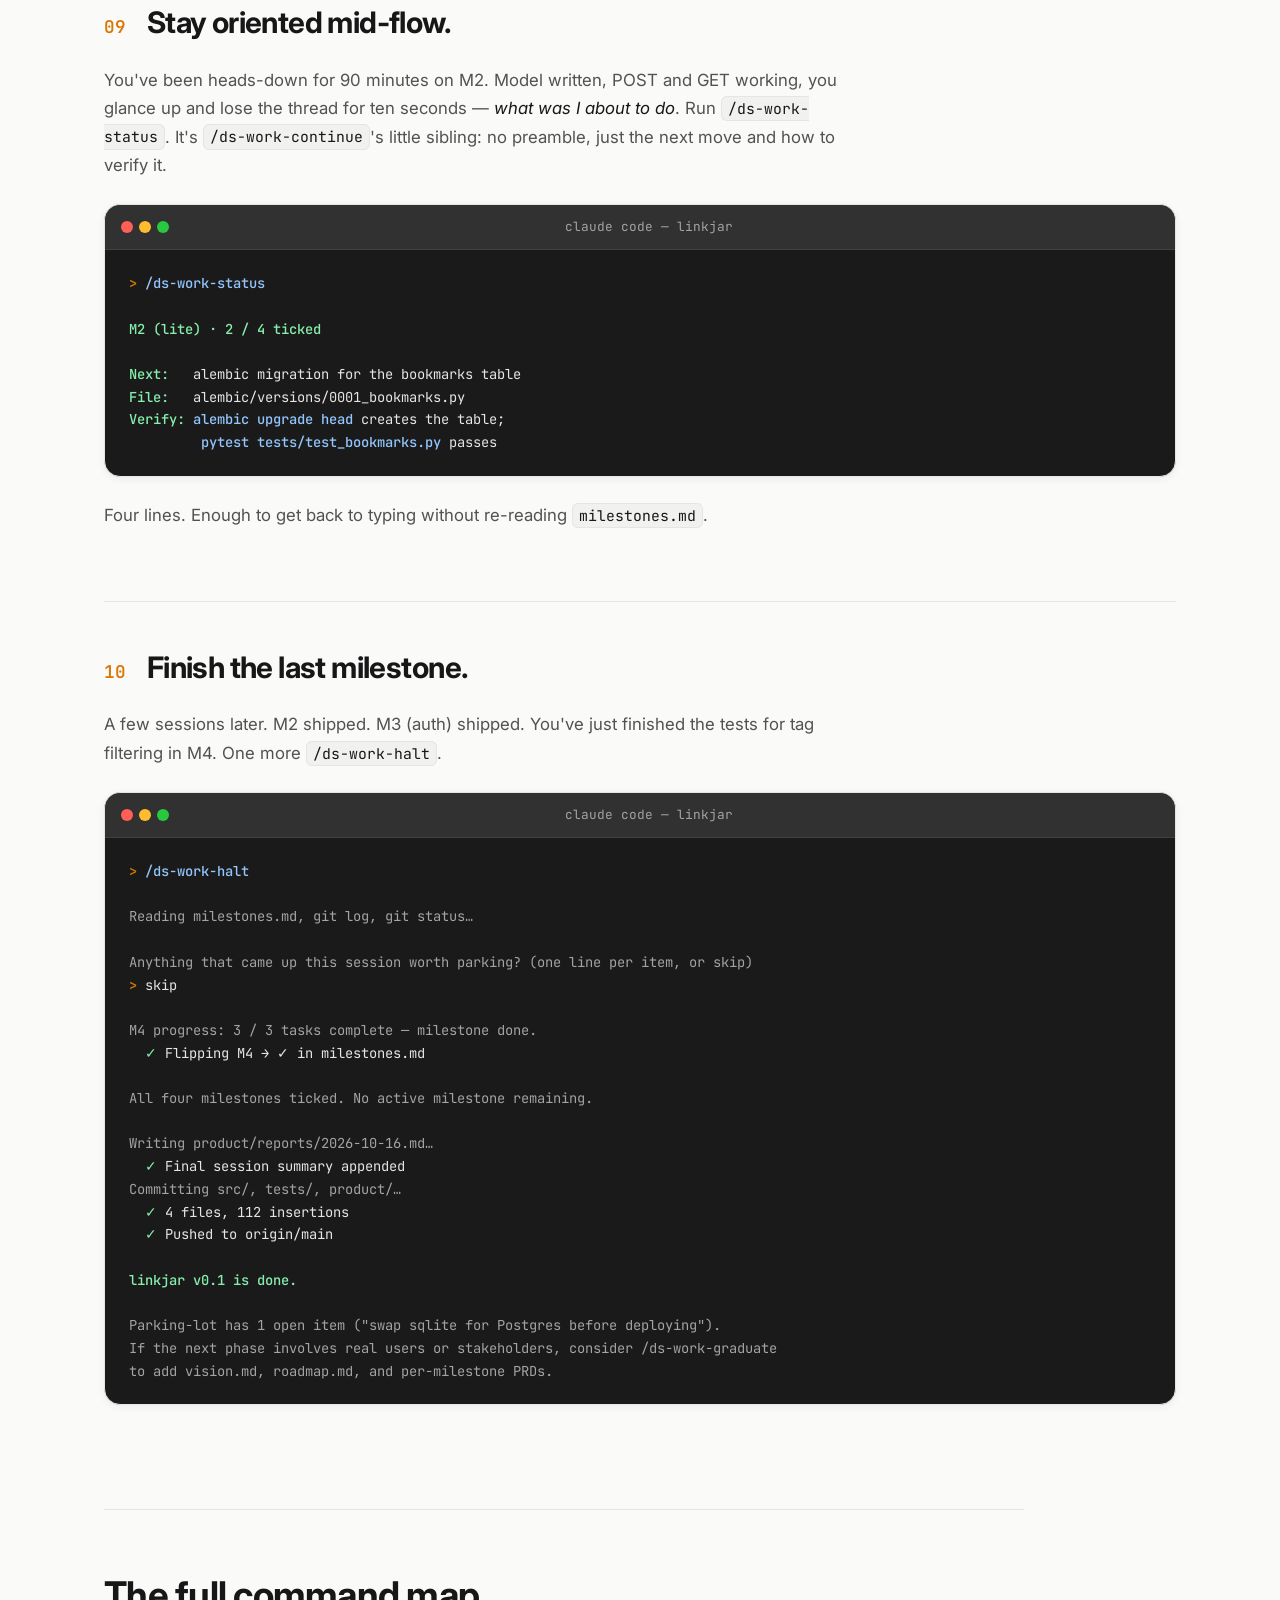
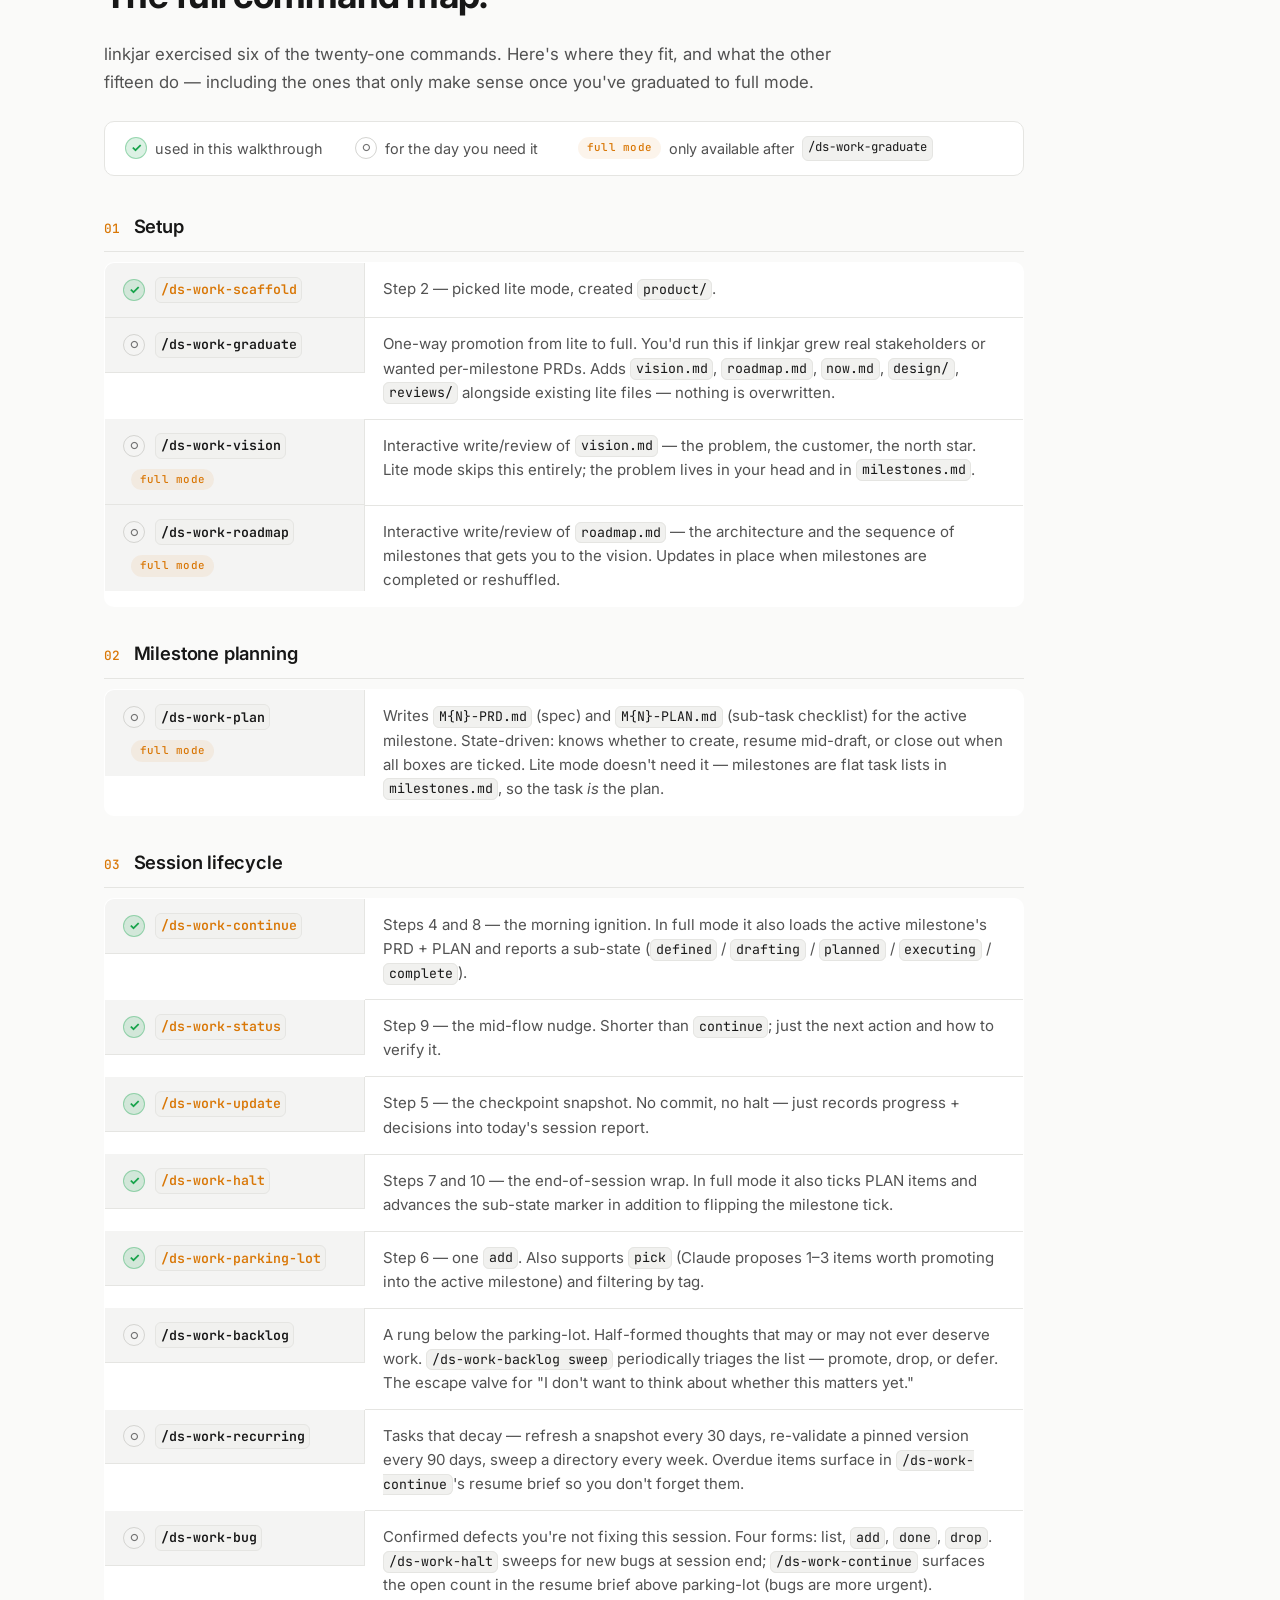
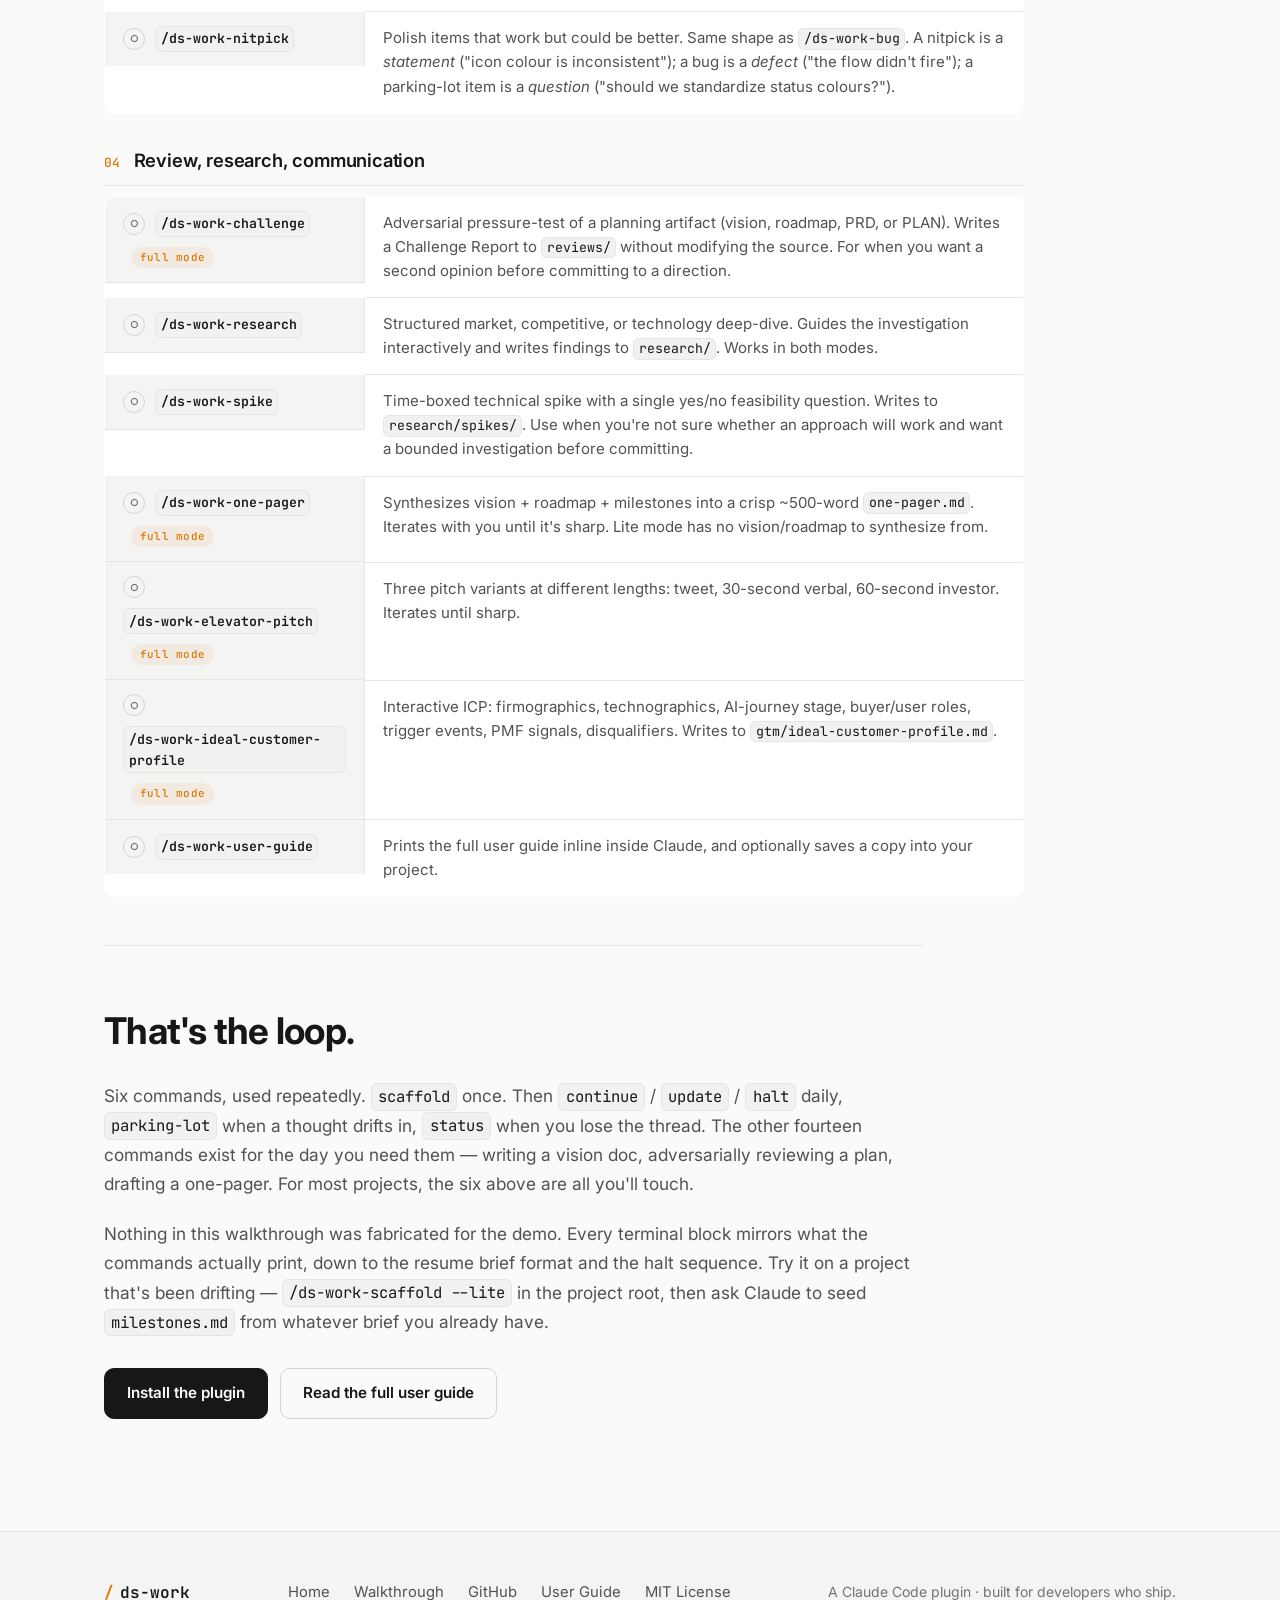
==== commit c41bbca7: "Add /ds-work-bug and /ds-work-nitpick Two new commands that mirror /ds-work-parking-lot's shape (def" ====
--- a/docs/walkthrough.html
+++ b/docs/walkthrough.html
@@ -481,7 +481,7 @@
         <section class="walk-map" id="map">
           <h2 class="walk-map-title">The full command map.</h2>
           <p class="walk-map-lead">
-            linkjar exercised six of the nineteen commands. Here's where they fit, and what the other thirteen do — including the ones that only make sense once you've graduated to full mode.
+            linkjar exercised six of the twenty-one commands. Here's where they fit, and what the other fifteen do — including the ones that only make sense once you've graduated to full mode.
           </p>
 
           <div class="walk-map-legend">
@@ -596,6 +596,20 @@
                     <code>/ds-work-recurring</code>
                   </td>
                   <td>Tasks that decay — refresh a snapshot every 30 days, re-validate a pinned version every 90 days, sweep a directory every week. Overdue items surface in <code>/ds-work-continue</code>'s resume brief so you don't forget them.</td>
+                </tr>
+                <tr>
+                  <td class="cmd-cell">
+                    <span class="walk-map-tick todo">○</span>
+                    <code>/ds-work-bug</code>
+                  </td>
+                  <td>Confirmed defects you're not fixing this session. Four forms: list, <code>add</code>, <code>done</code>, <code>drop</code>. <code>/ds-work-halt</code> sweeps for new bugs at session end; <code>/ds-work-continue</code> surfaces the open count in the resume brief above parking-lot (bugs are more urgent).</td>
+                </tr>
+                <tr>
+                  <td class="cmd-cell">
+                    <span class="walk-map-tick todo">○</span>
+                    <code>/ds-work-nitpick</code>
+                  </td>
+                  <td>Polish items that work but could be better. Same shape as <code>/ds-work-bug</code>. A nitpick is a <em>statement</em> ("icon colour is inconsistent"); a bug is a <em>defect</em> ("the flow didn't fire"); a parking-lot item is a <em>question</em> ("should we standardize status colours?").</td>
                 </tr>
               </tbody>
             </table>
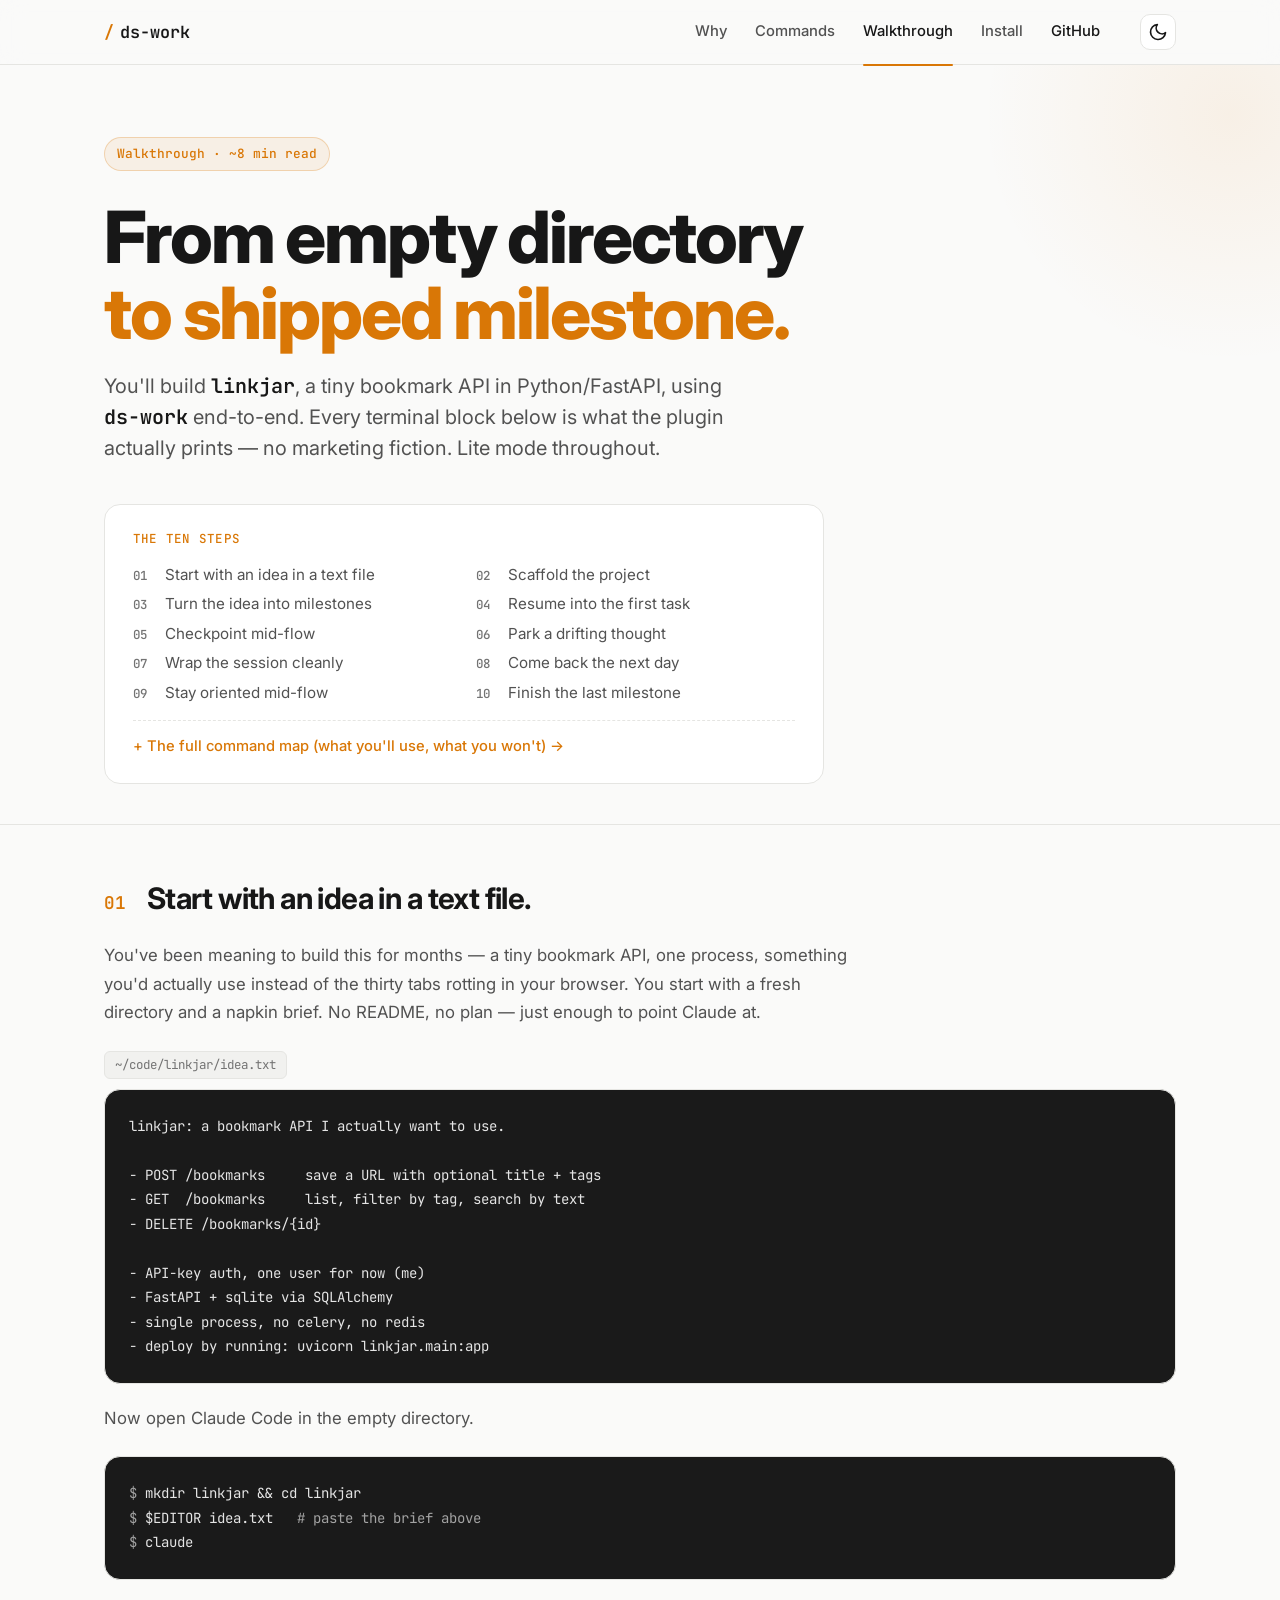
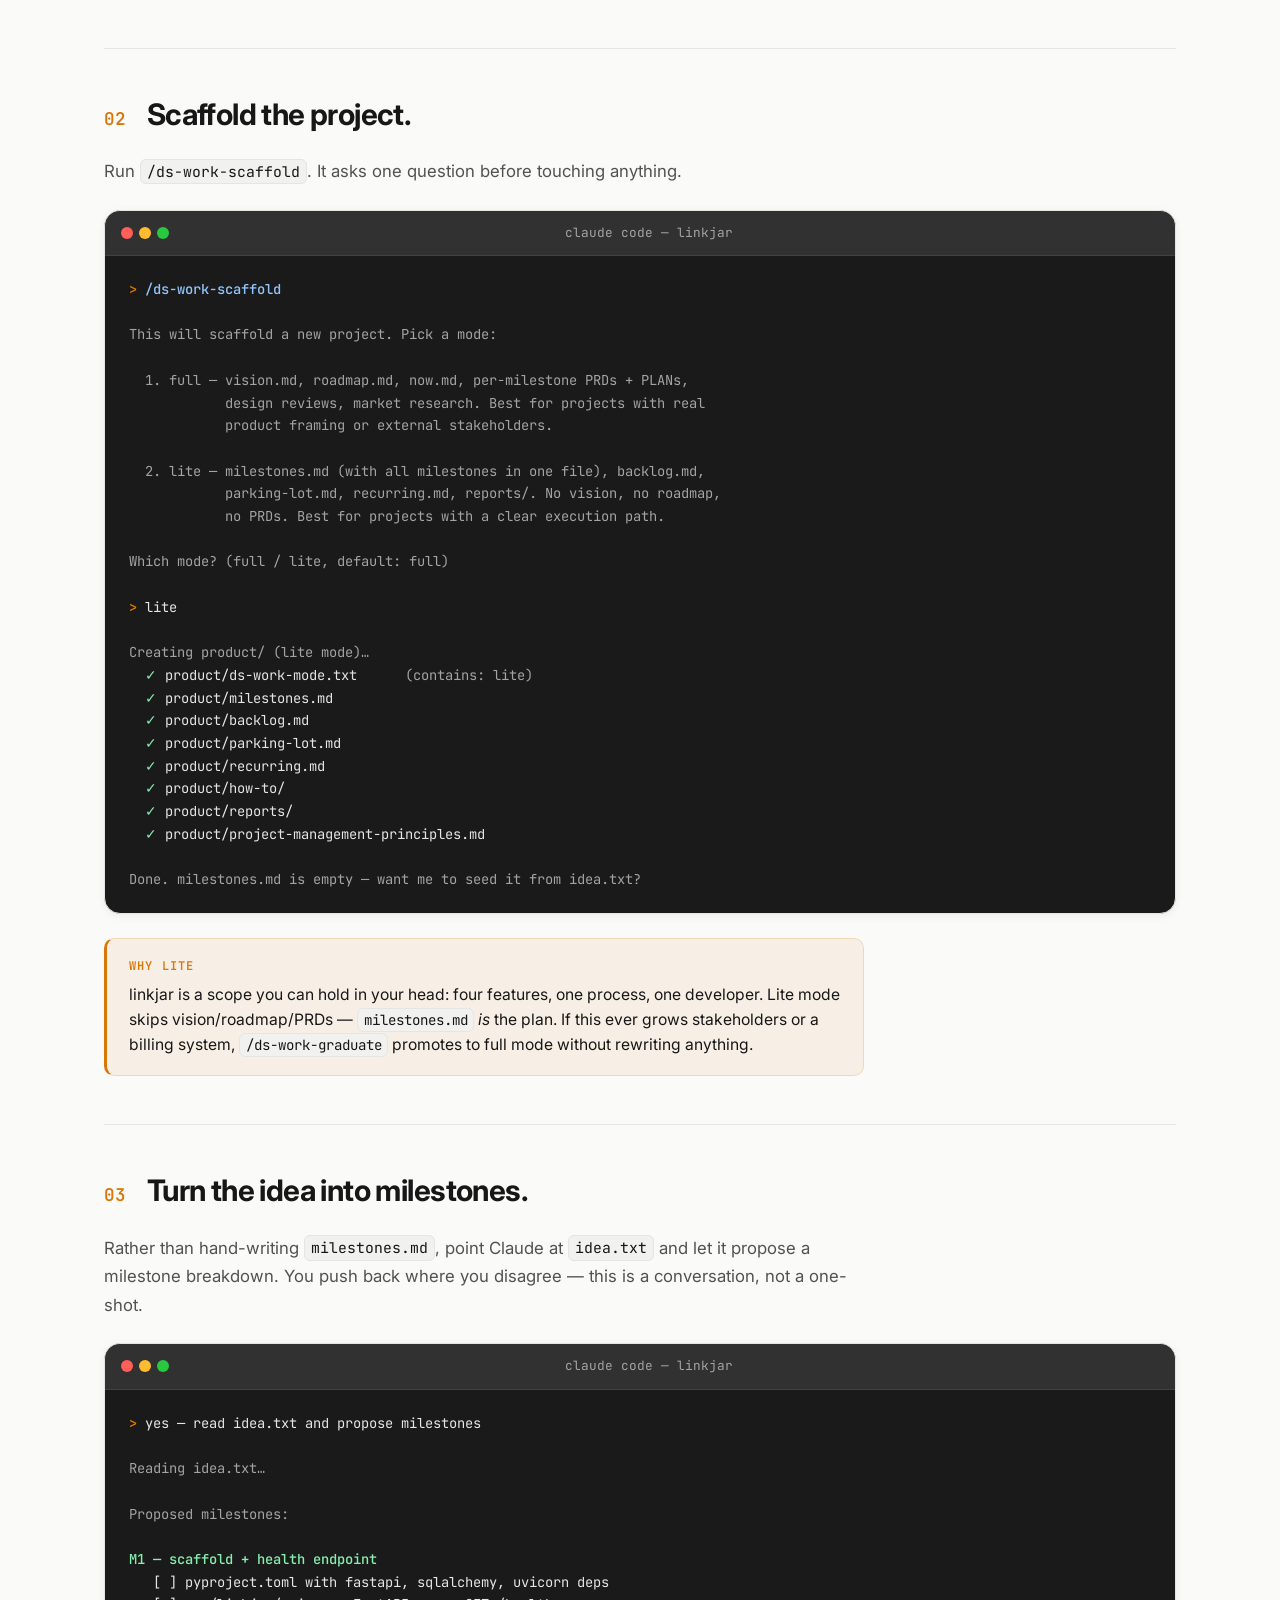
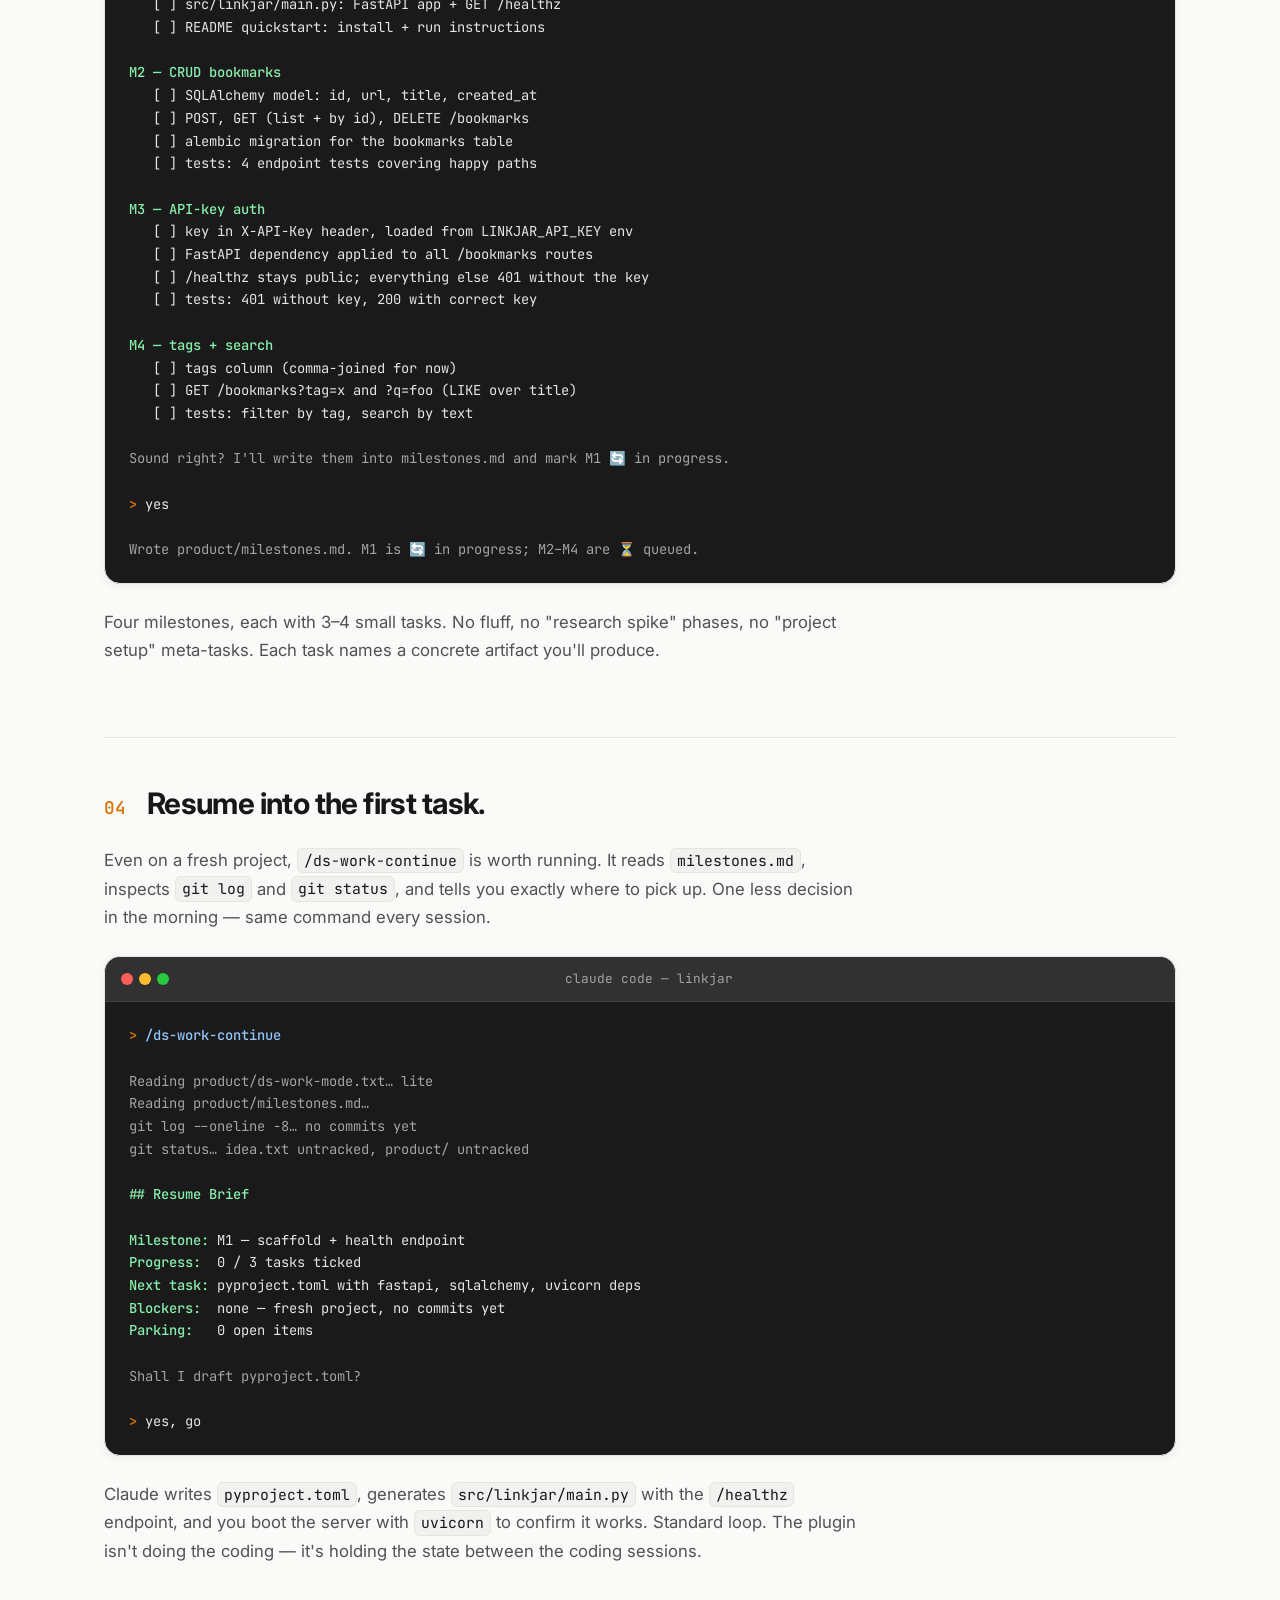
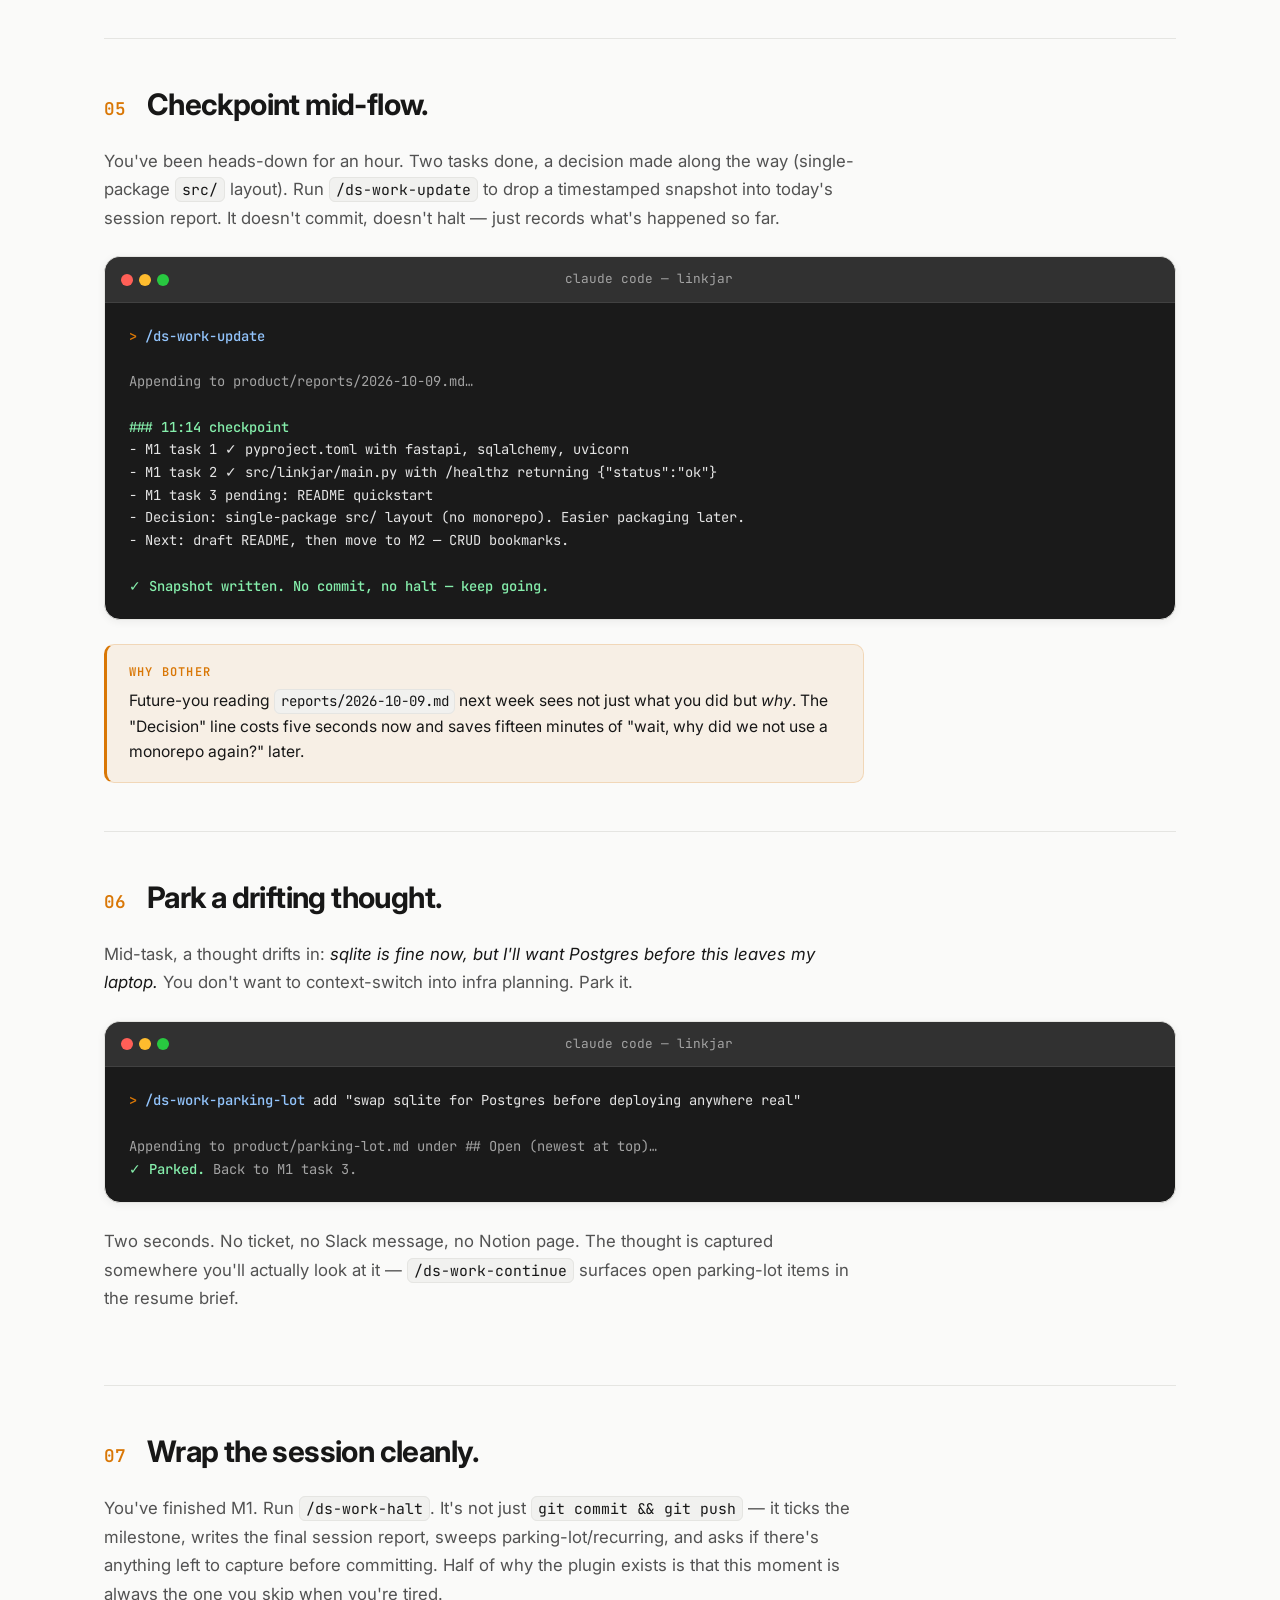
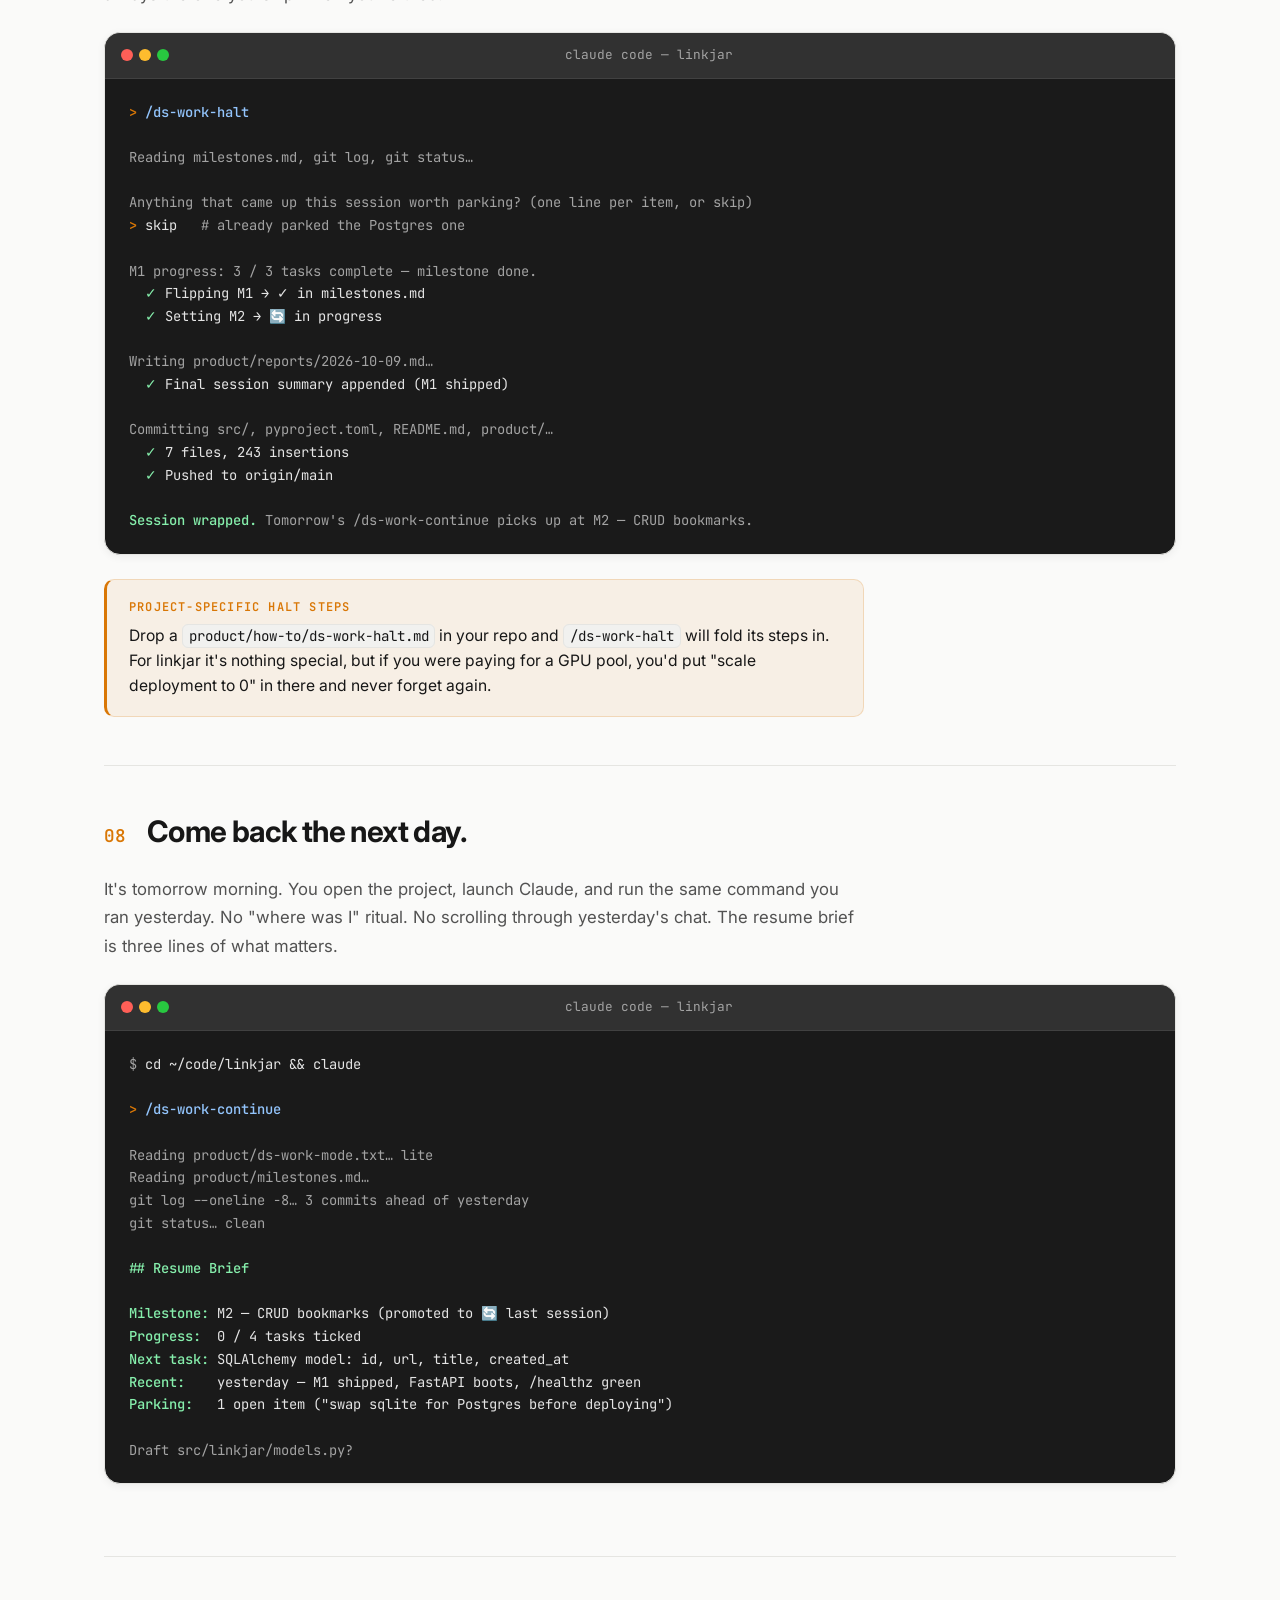
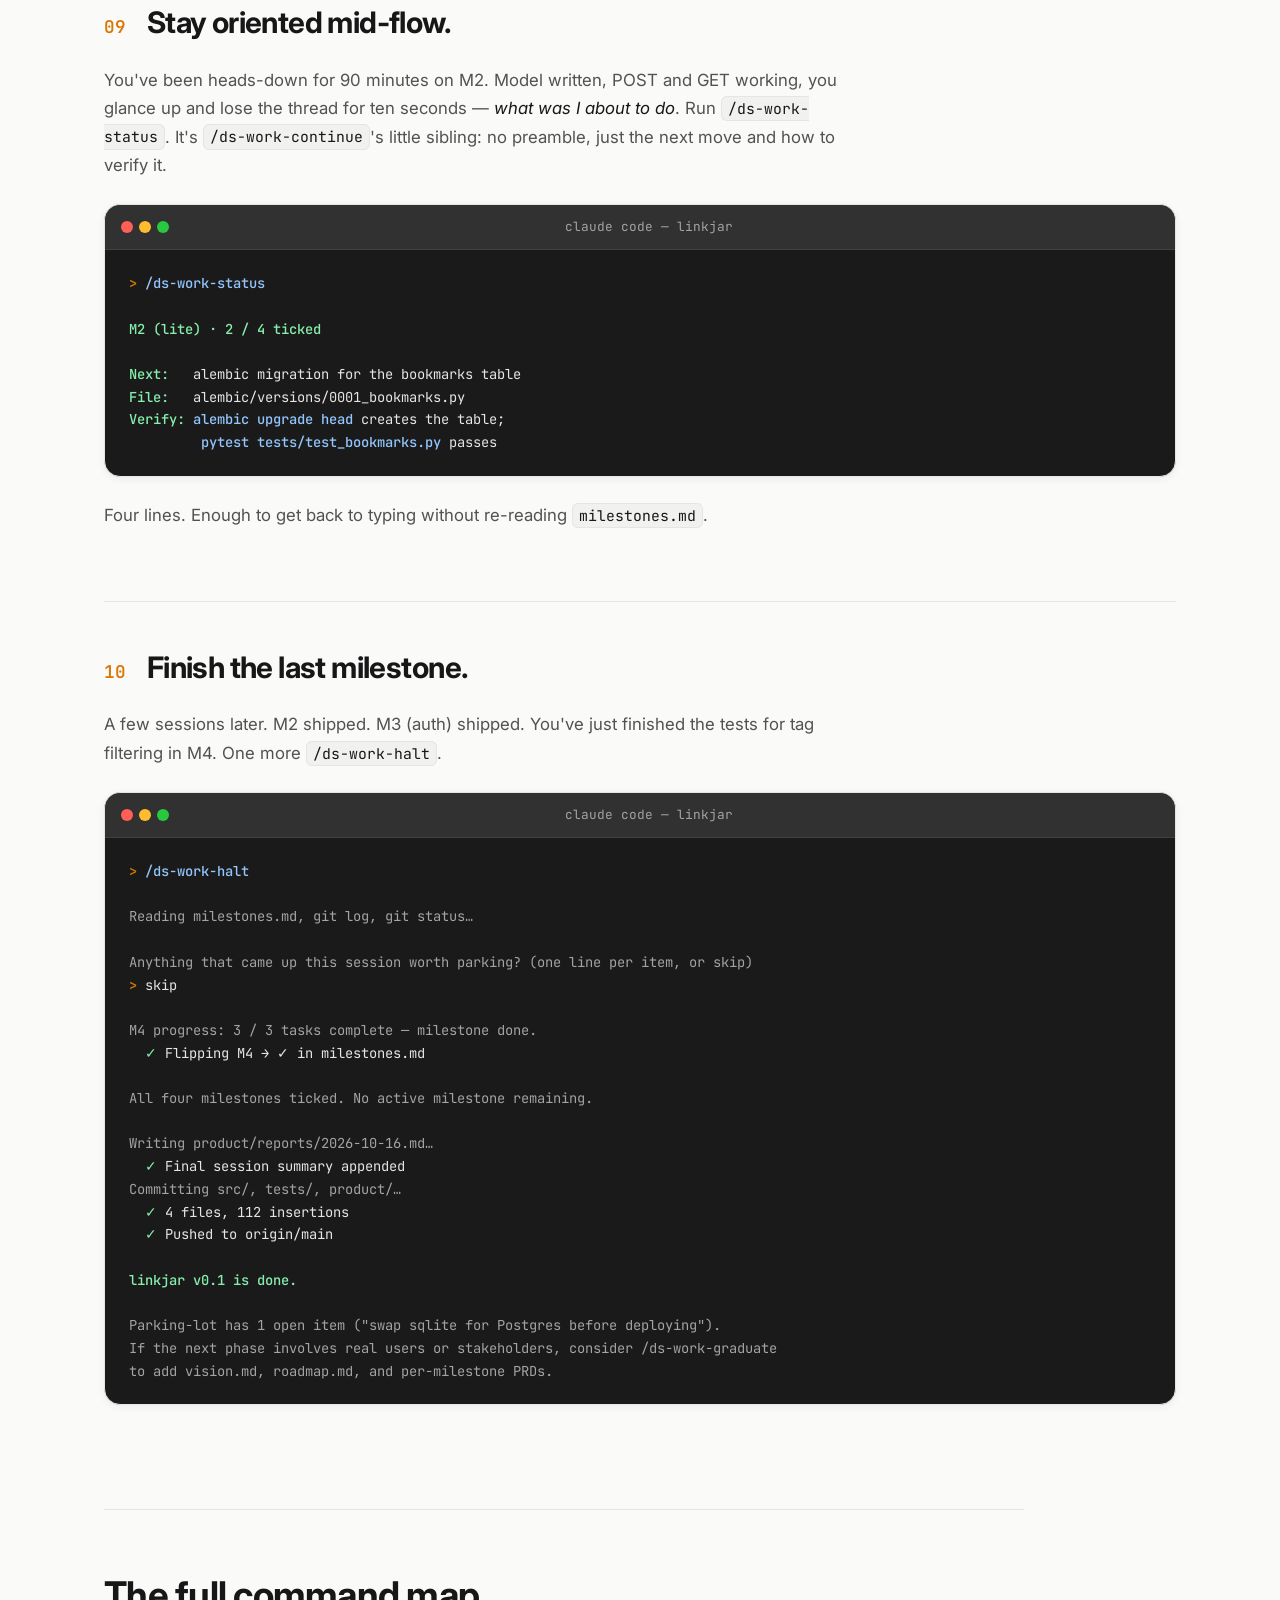
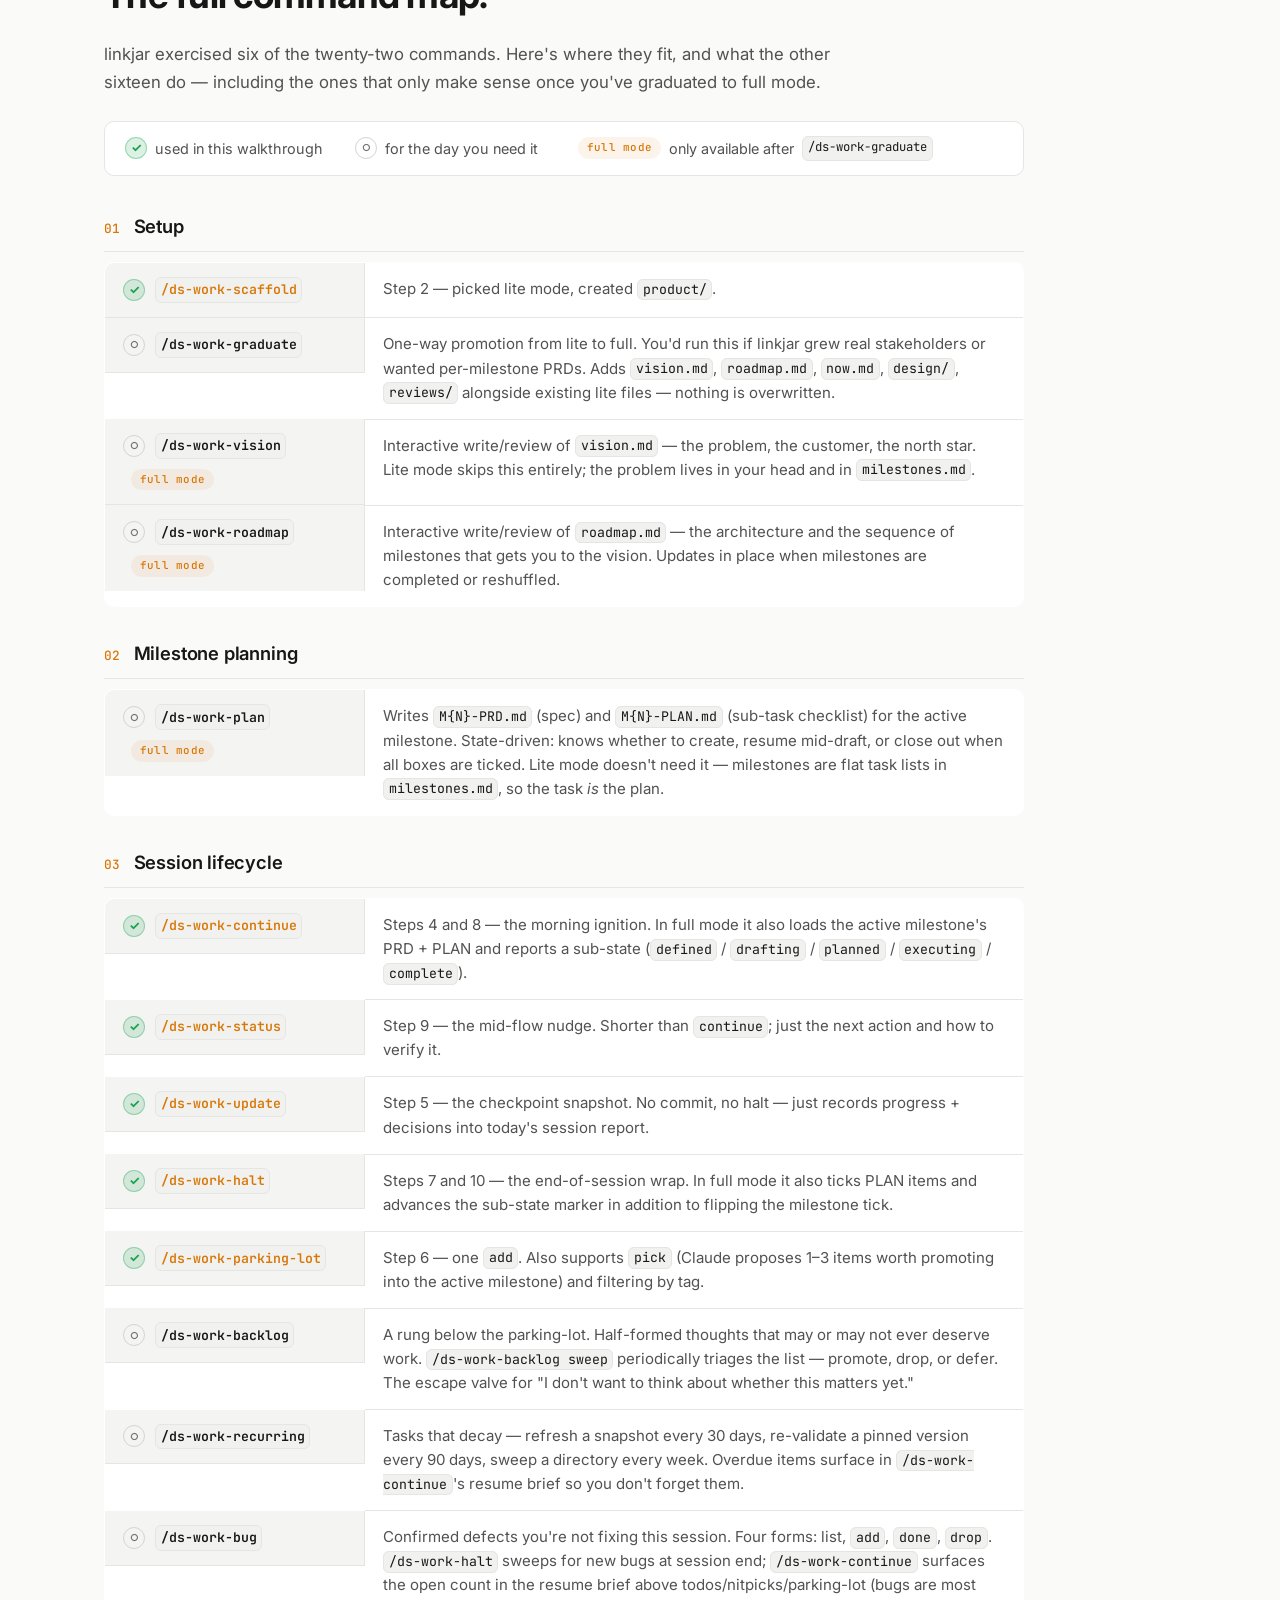
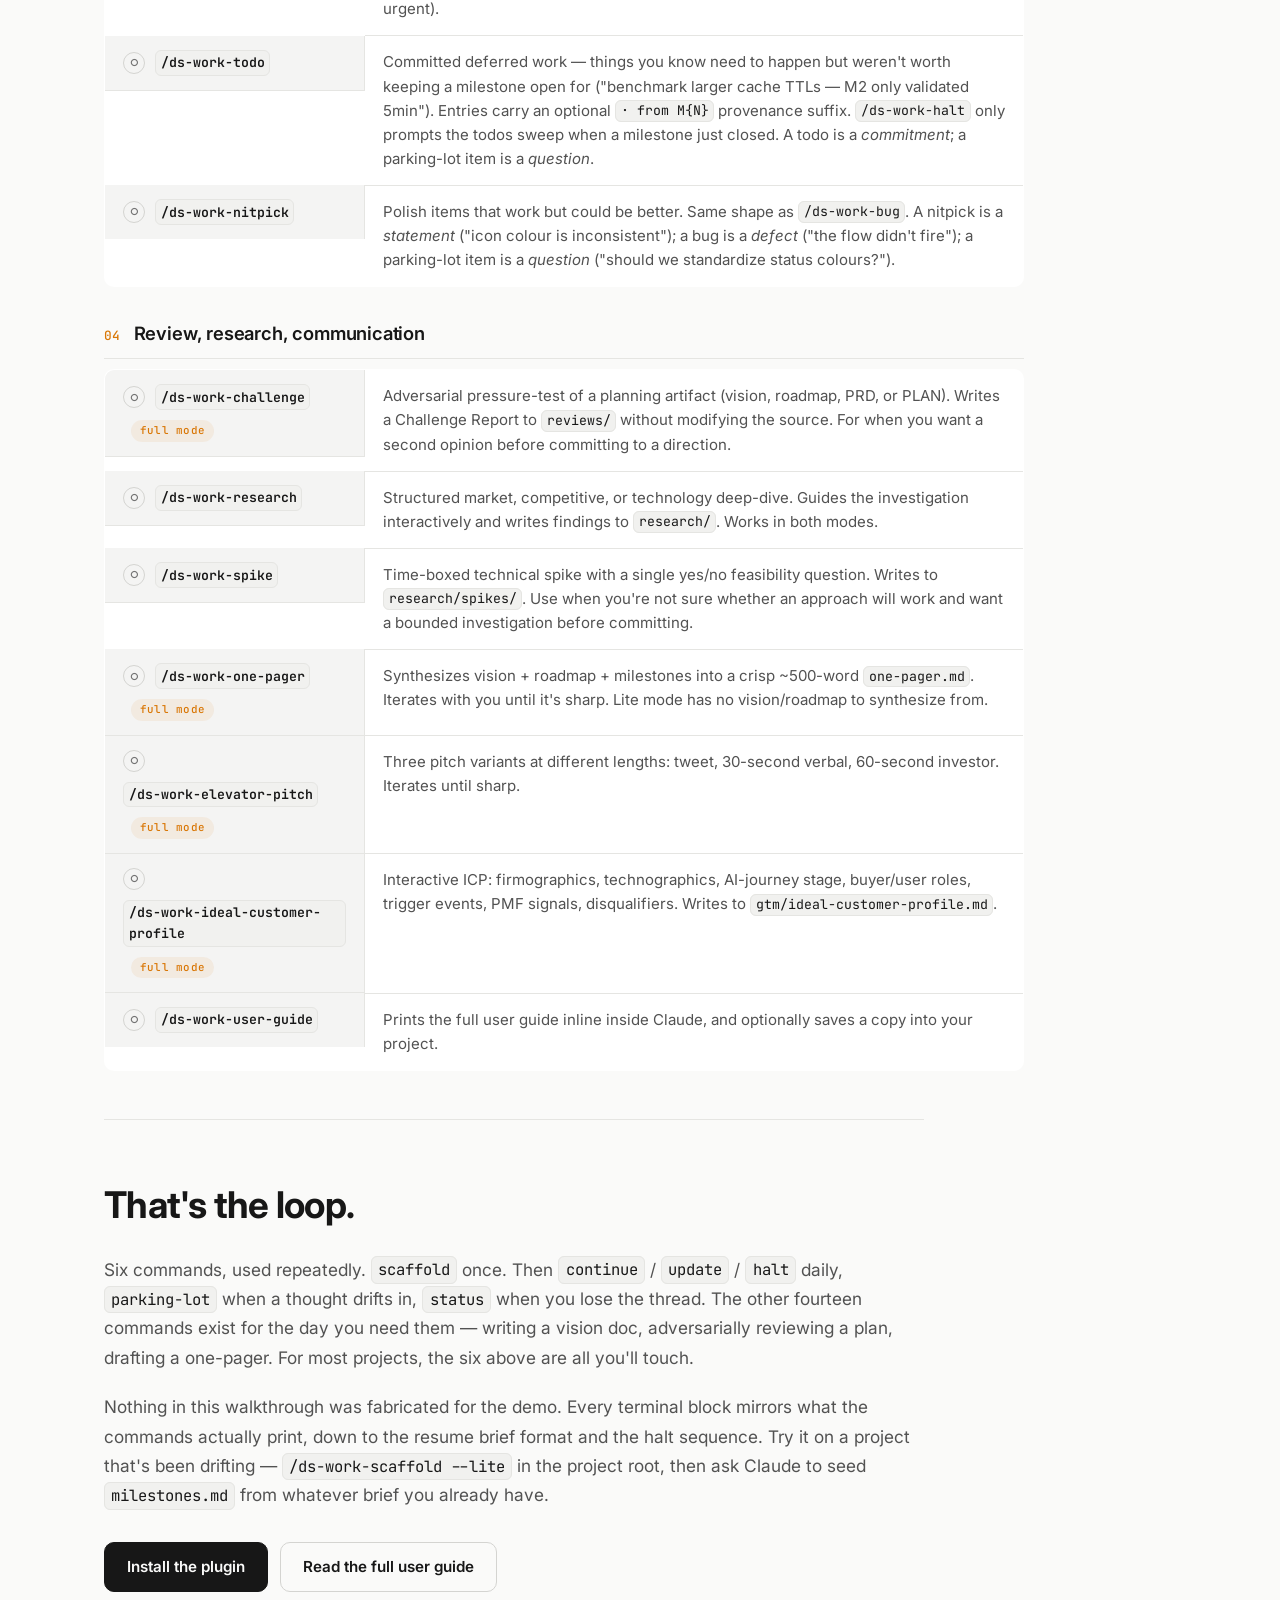
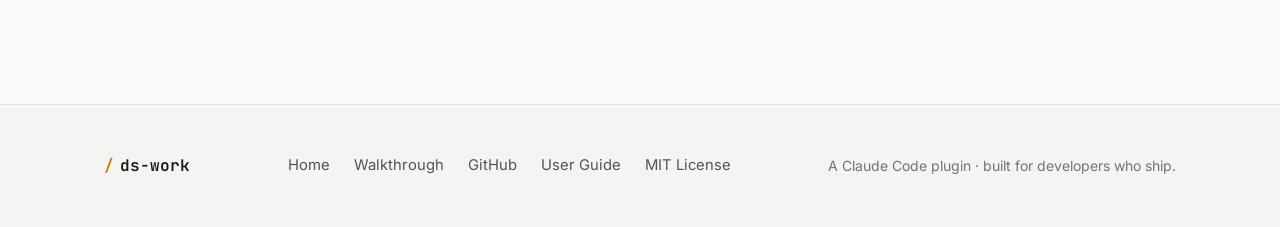
==== commit 048ecefc: "v0.6.0 — add /ds-work-todo A new command for committed deferred work — things we know we need to do " ====
--- a/docs/walkthrough.html
+++ b/docs/walkthrough.html
@@ -481,7 +481,7 @@
         <section class="walk-map" id="map">
           <h2 class="walk-map-title">The full command map.</h2>
           <p class="walk-map-lead">
-            linkjar exercised six of the twenty-one commands. Here's where they fit, and what the other fifteen do — including the ones that only make sense once you've graduated to full mode.
+            linkjar exercised six of the twenty-two commands. Here's where they fit, and what the other sixteen do — including the ones that only make sense once you've graduated to full mode.
           </p>
 
           <div class="walk-map-legend">
@@ -602,7 +602,14 @@
                     <span class="walk-map-tick todo">○</span>
                     <code>/ds-work-bug</code>
                   </td>
-                  <td>Confirmed defects you're not fixing this session. Four forms: list, <code>add</code>, <code>done</code>, <code>drop</code>. <code>/ds-work-halt</code> sweeps for new bugs at session end; <code>/ds-work-continue</code> surfaces the open count in the resume brief above parking-lot (bugs are more urgent).</td>
+                  <td>Confirmed defects you're not fixing this session. Four forms: list, <code>add</code>, <code>done</code>, <code>drop</code>. <code>/ds-work-halt</code> sweeps for new bugs at session end; <code>/ds-work-continue</code> surfaces the open count in the resume brief above todos/nitpicks/parking-lot (bugs are most urgent).</td>
+                </tr>
+                <tr>
+                  <td class="cmd-cell">
+                    <span class="walk-map-tick todo">○</span>
+                    <code>/ds-work-todo</code>
+                  </td>
+                  <td>Committed deferred work — things you know need to happen but weren't worth keeping a milestone open for ("benchmark larger cache TTLs — M2 only validated 5min"). Entries carry an optional <code>· from M{N}</code> provenance suffix. <code>/ds-work-halt</code> only prompts the todos sweep when a milestone just closed. A todo is a <em>commitment</em>; a parking-lot item is a <em>question</em>.</td>
                 </tr>
                 <tr>
                   <td class="cmd-cell">
